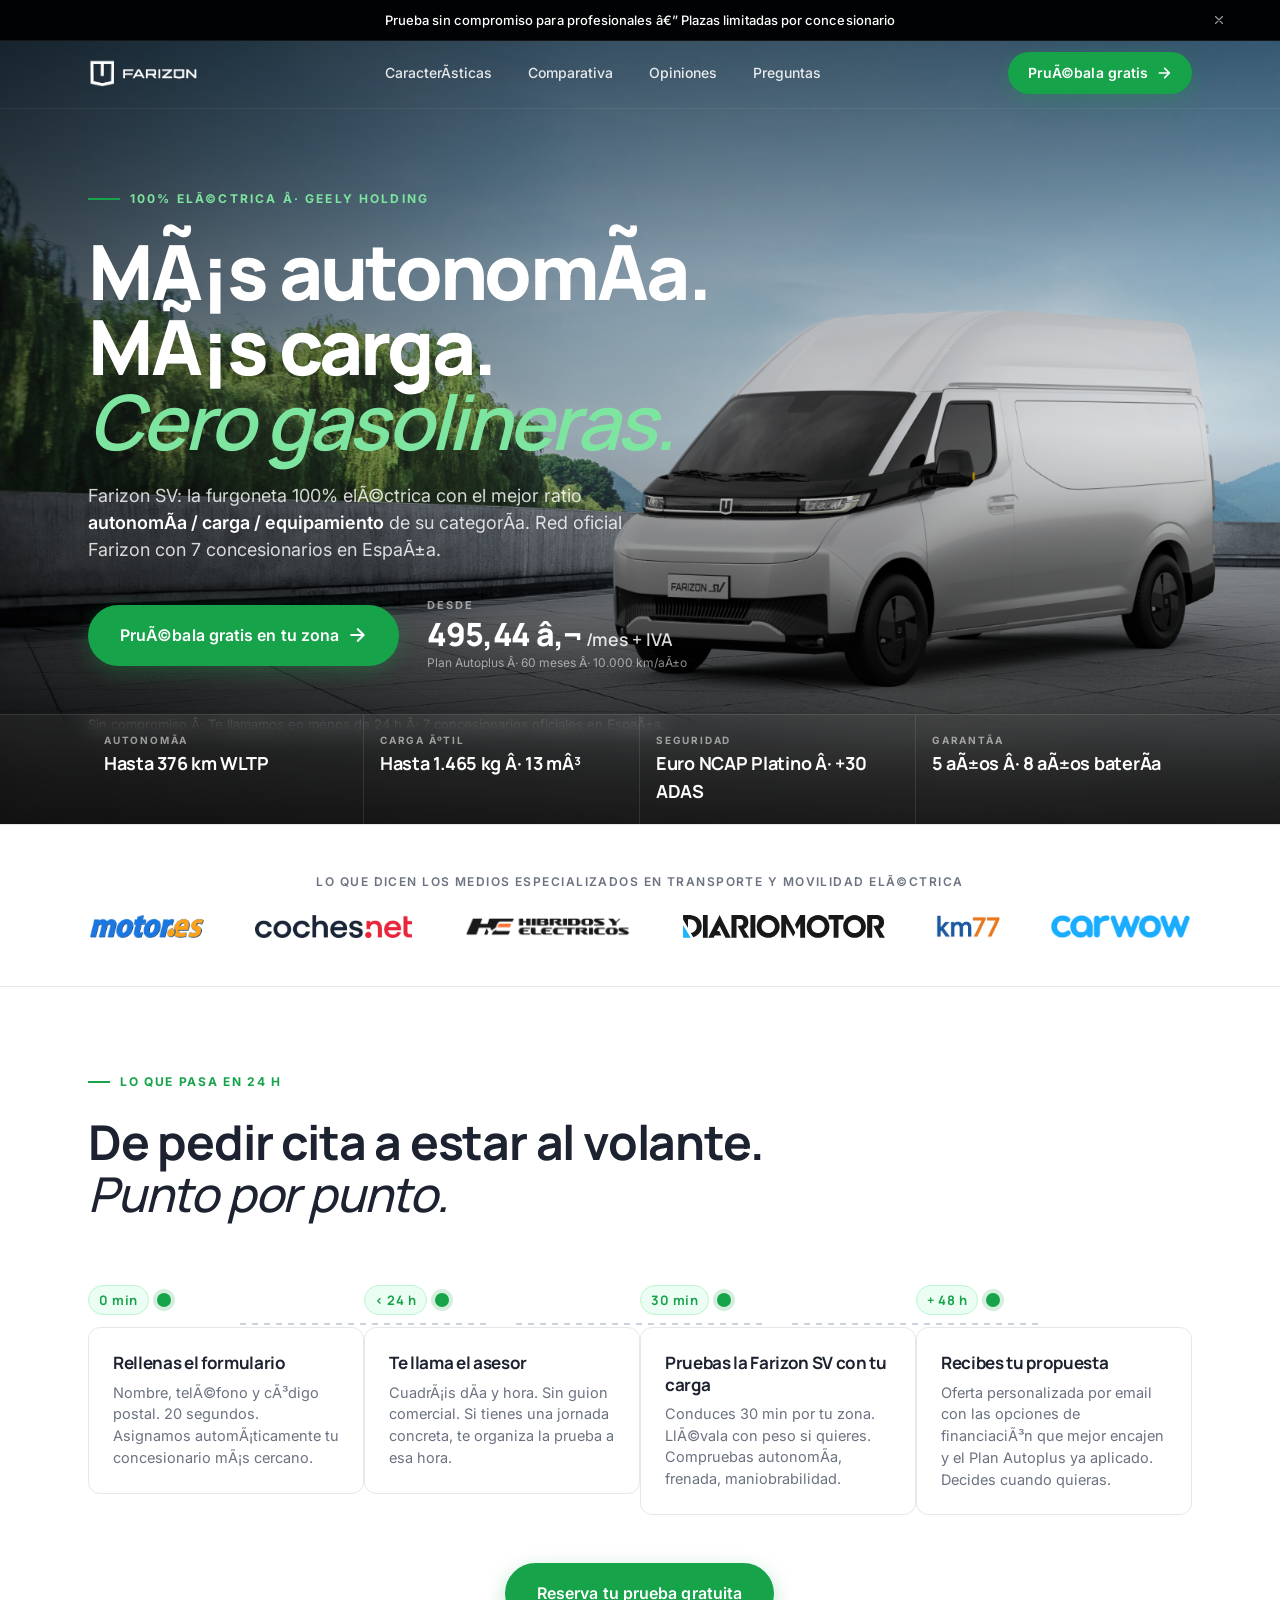
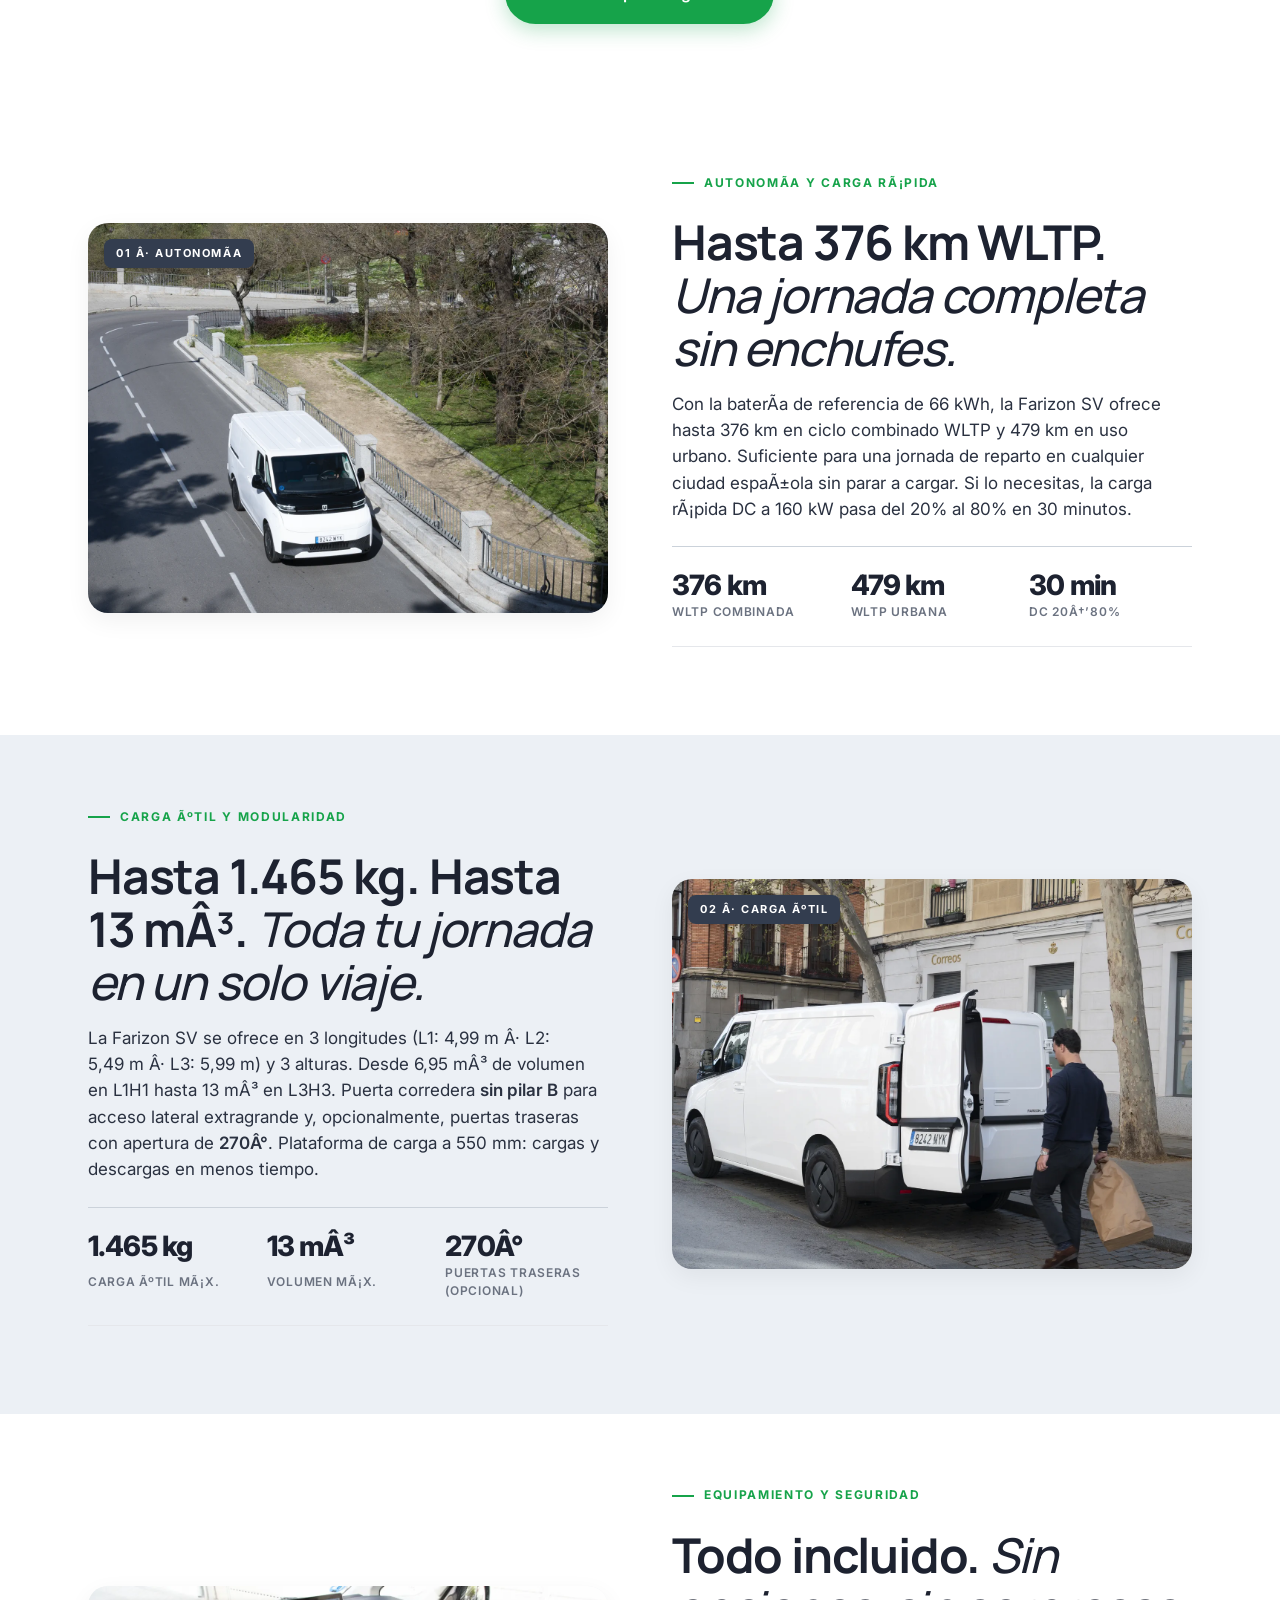
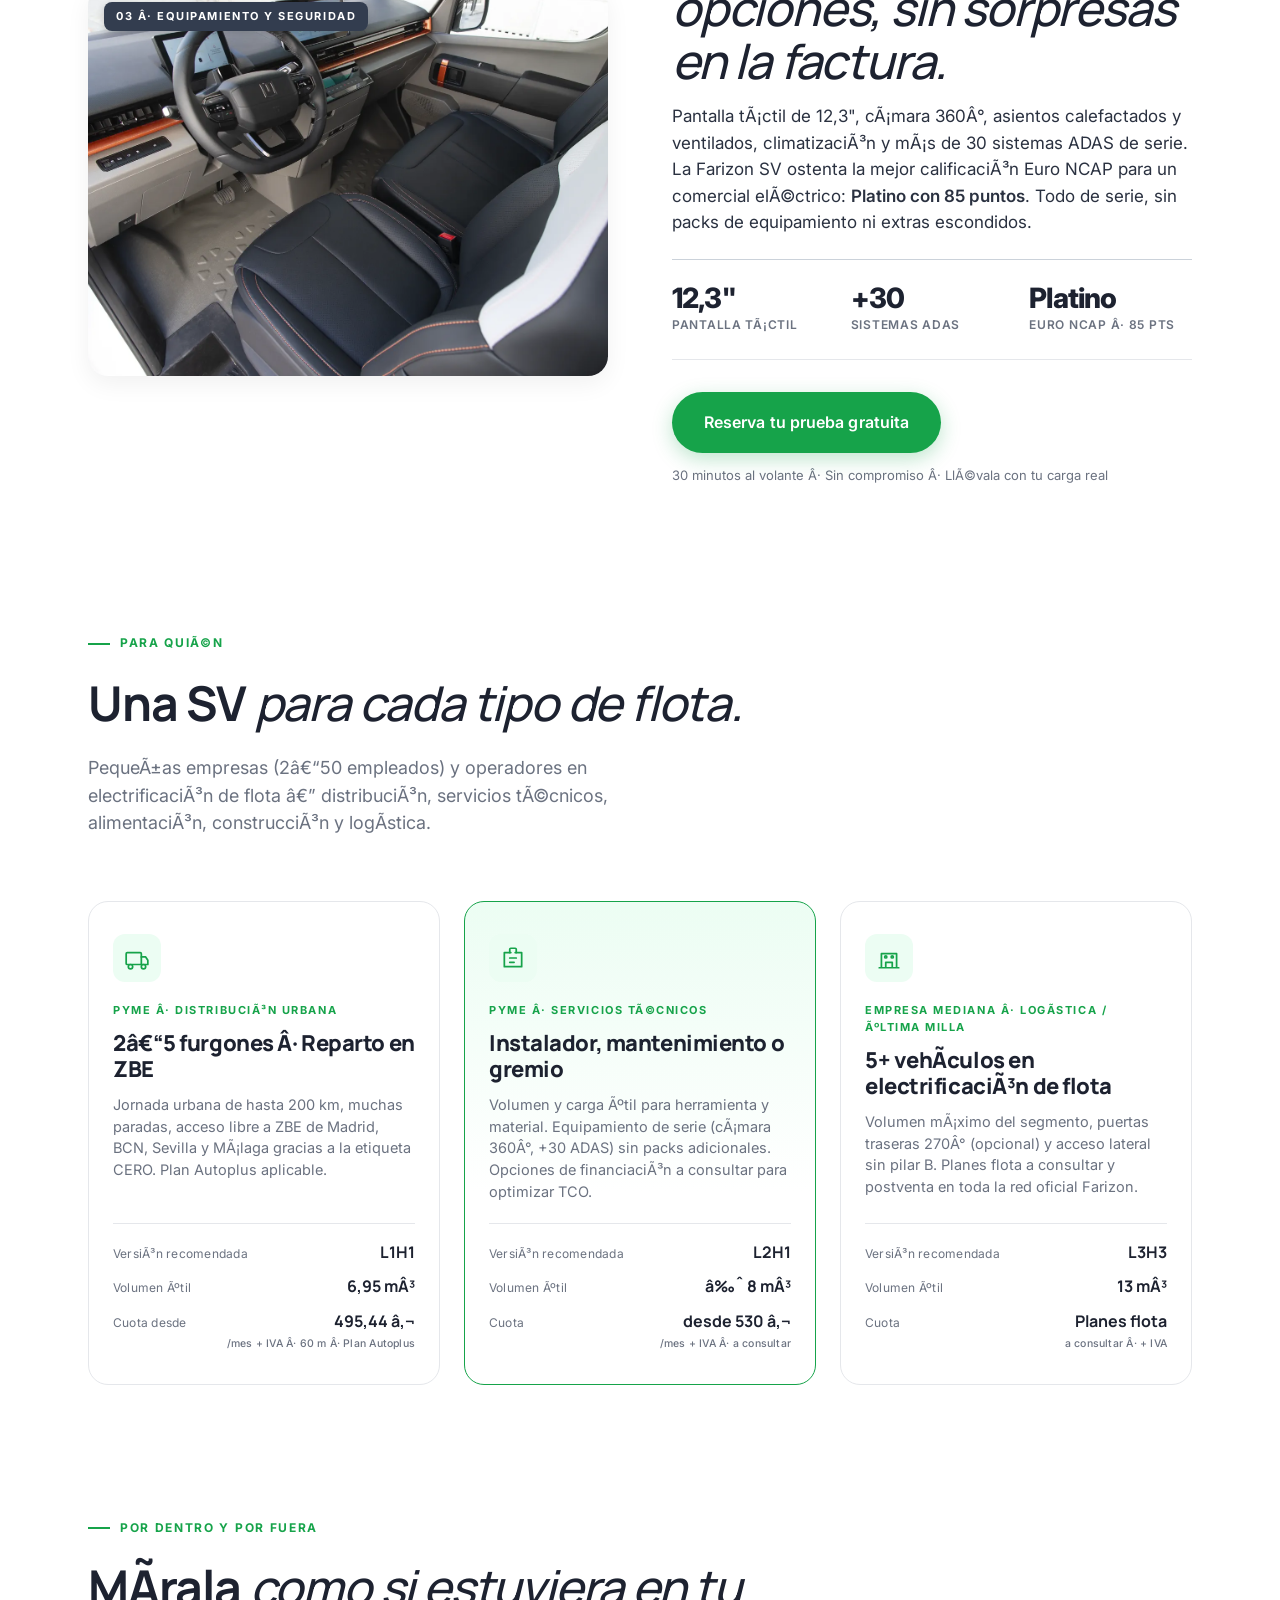
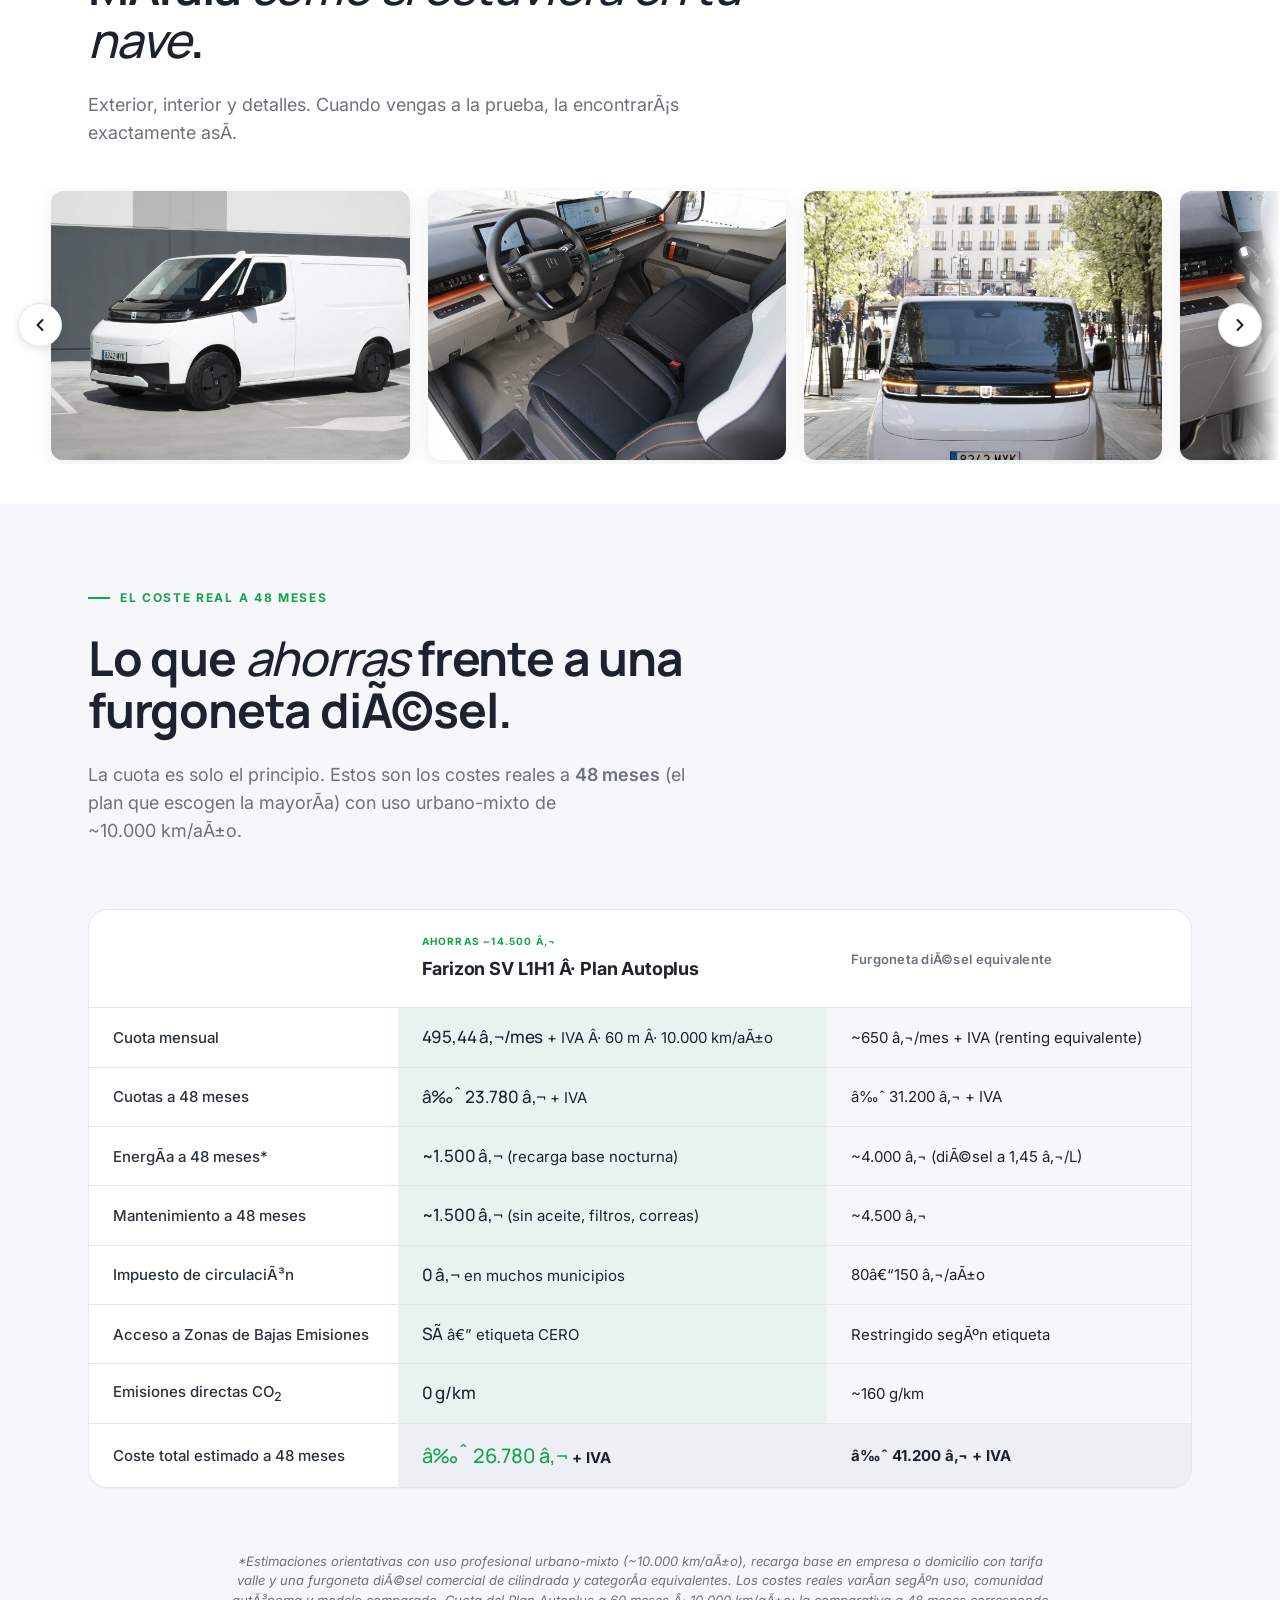
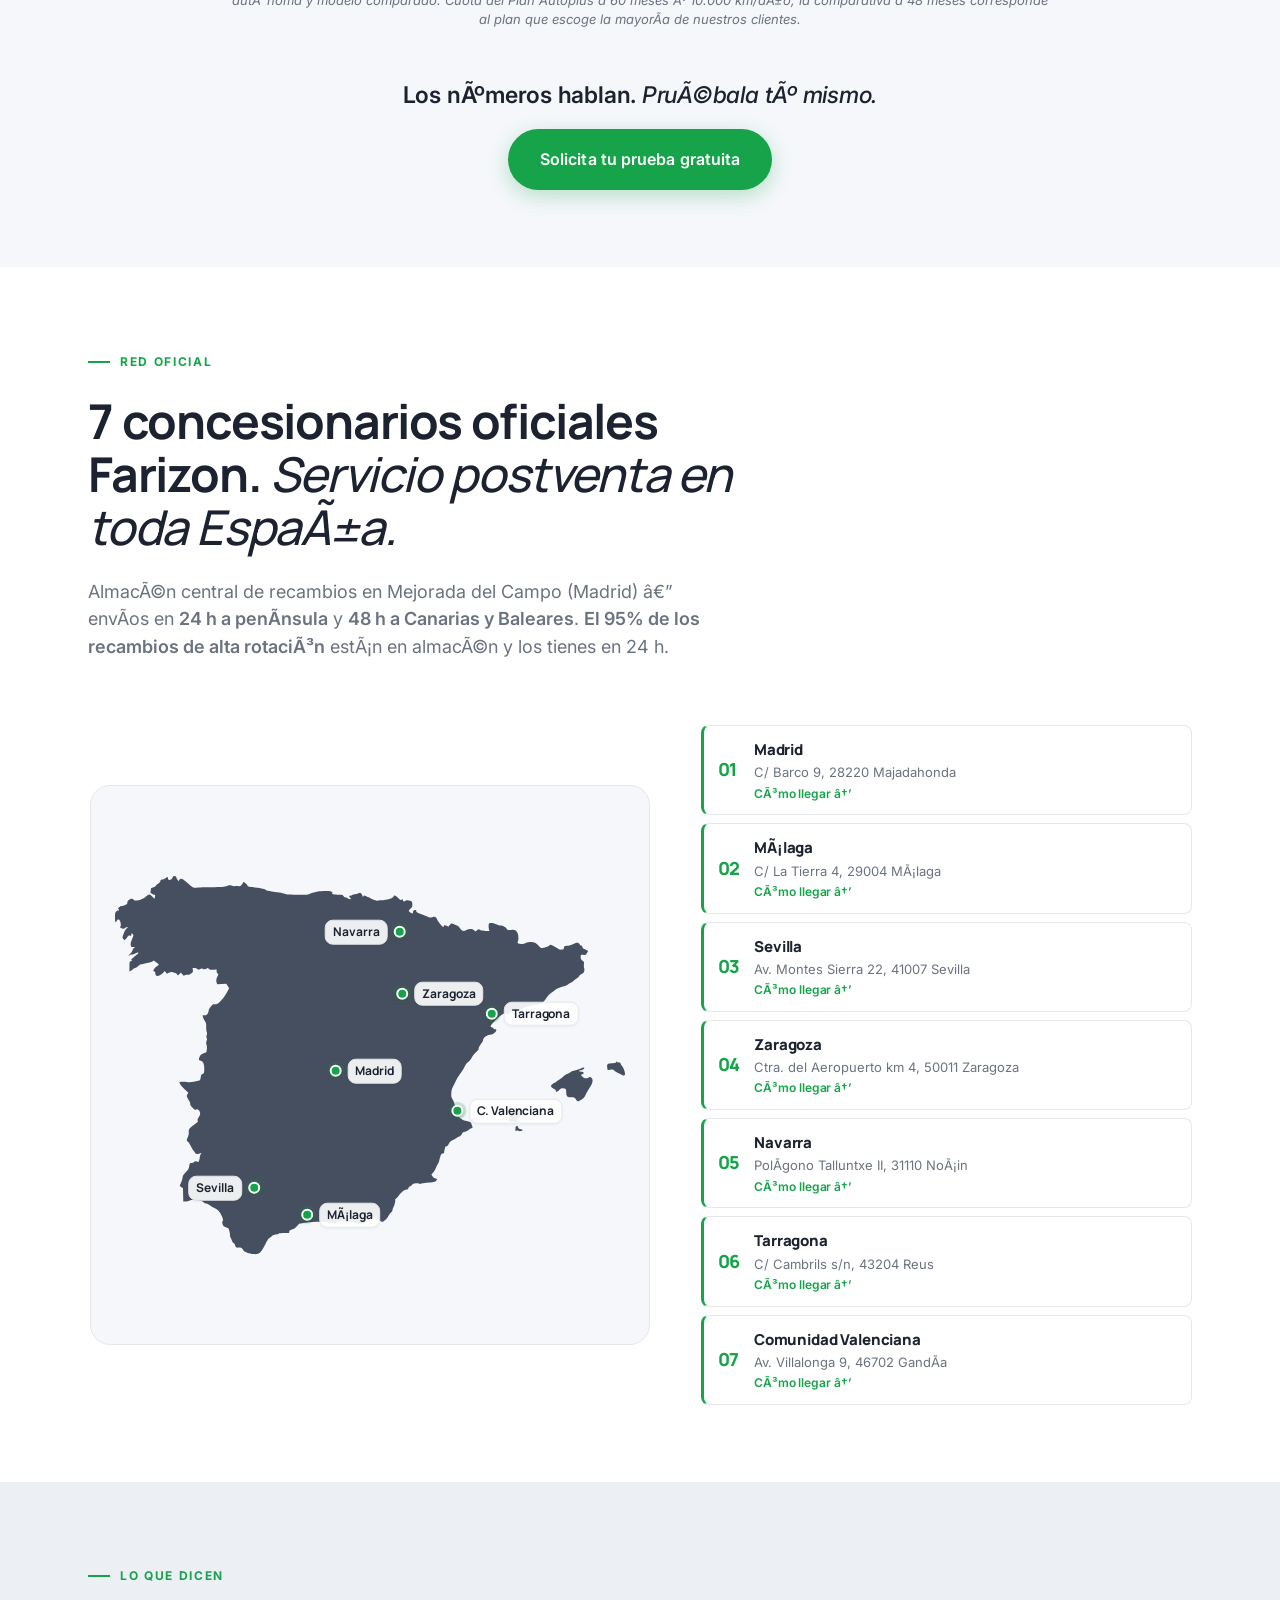
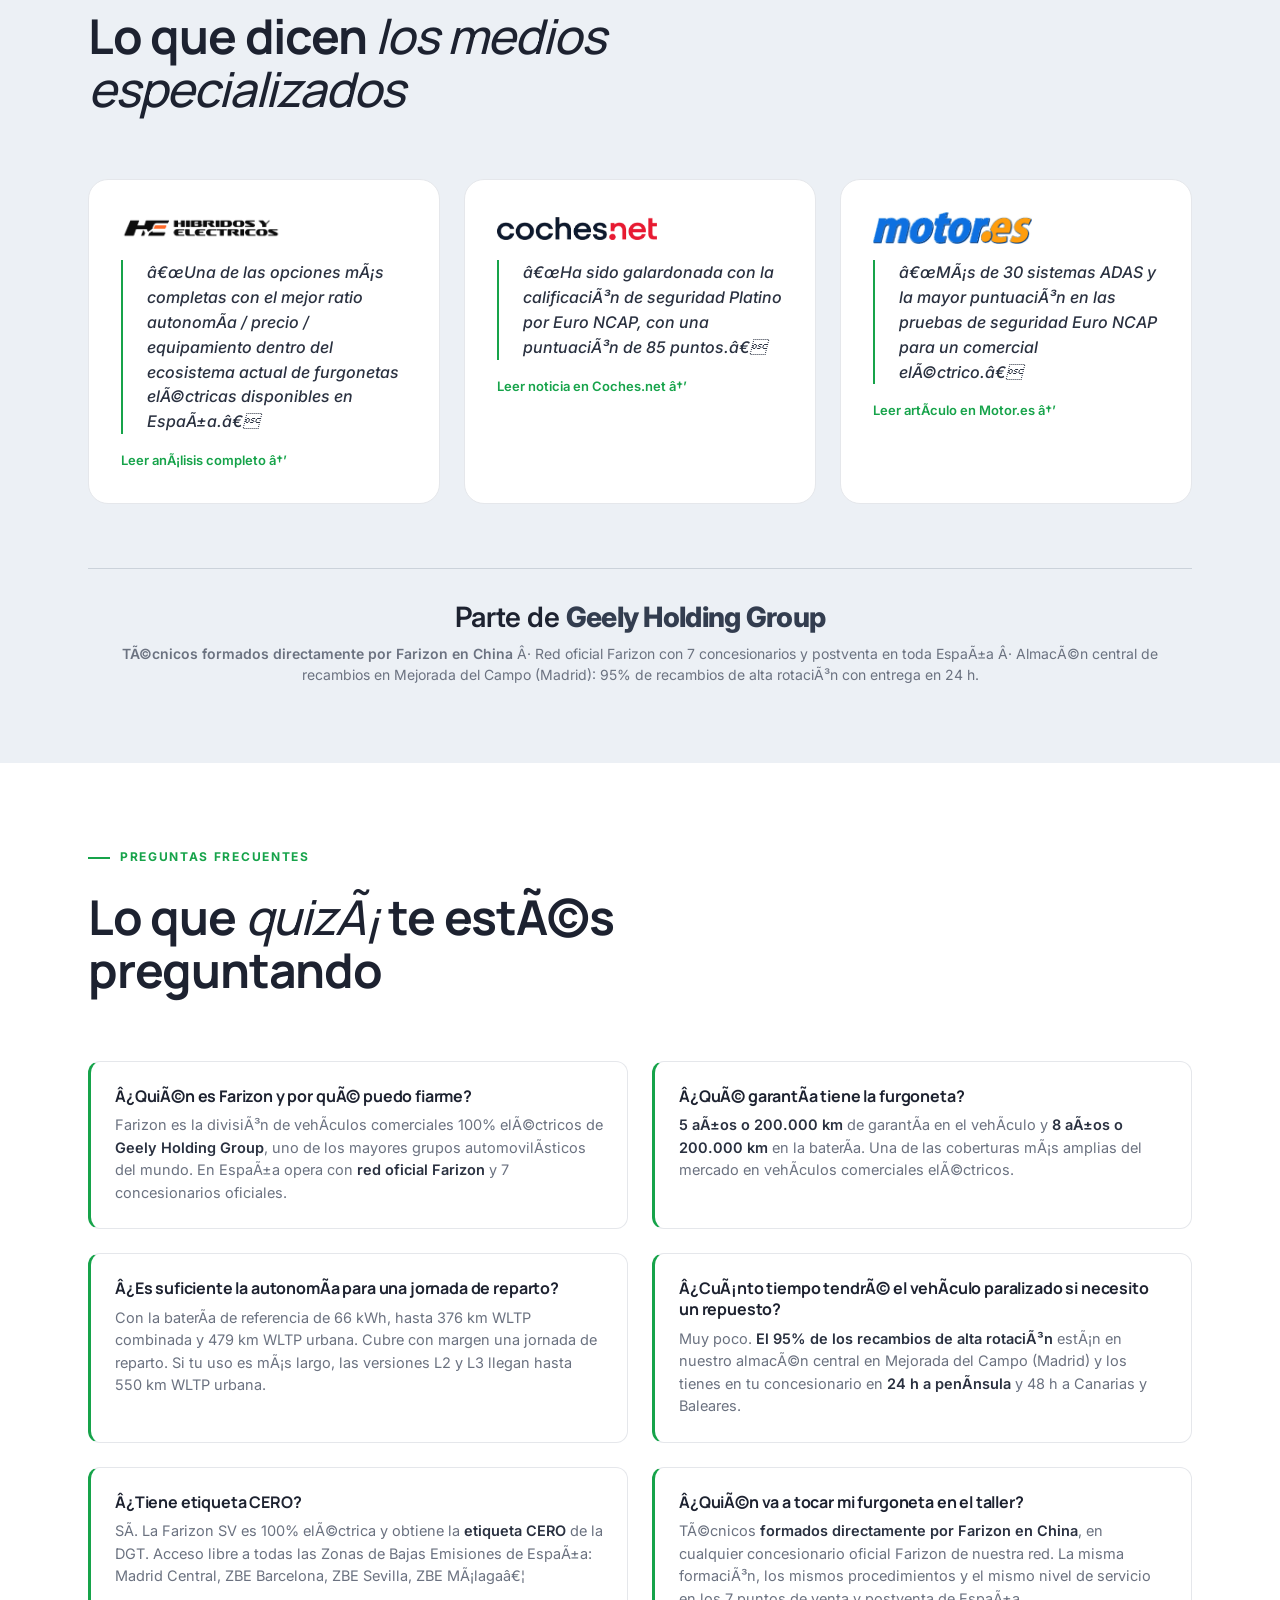
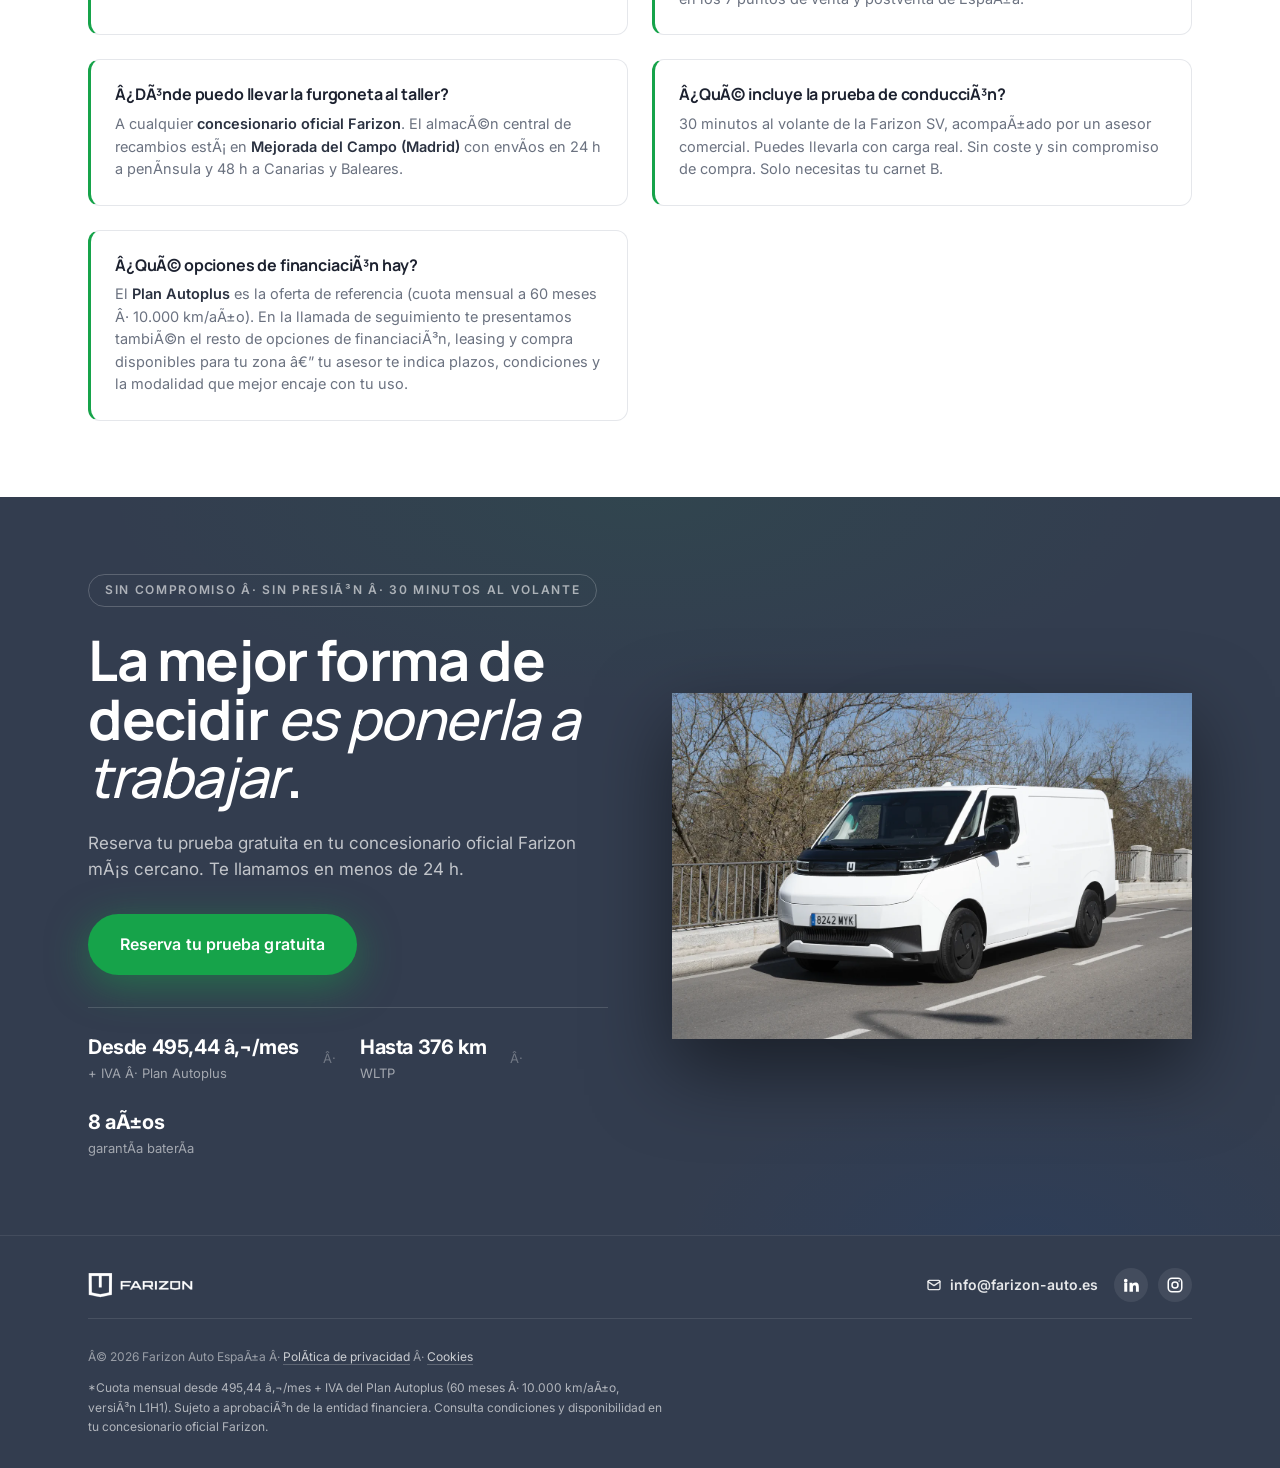
==== index.html @ a97d9abe "Escapar guion en pattern del teléfono: Chrome lo compila con flag v y rechazaba la regex" ====
<!DOCTYPE html>
<html lang="es">
<head>
  <!-- Google tag (gtag.js) -->
  <script async src="https://www.googletagmanager.com/gtag/js?id=AW-18179226818"></script>
  <script>
    window.dataLayer = window.dataLayer || [];
    function gtag(){dataLayer.push(arguments);}
    gtag('js', new Date());
    gtag('config', 'AW-18179226818');
  </script>

  <!-- Meta Pixel Code -->
  <script>
    !function(f,b,e,v,n,t,s)
    {if(f.fbq)return;n=f.fbq=function(){n.callMethod?
    n.callMethod.apply(n,arguments):n.queue.push(arguments)};
    if(!f._fbq)f._fbq=n;n.push=n;n.loaded=!0;n.version='2.0';
    n.queue=[];t=b.createElement(e);t.async=!0;
    t.src=v;s=b.getElementsByTagName(e)[0];
    s.parentNode.insertBefore(t,s)}(window,document,'script',
    'https://connect.facebook.net/en_US/fbevents.js');
    fbq('init', '1890138735028608');
    fbq('track', 'PageView');
  </script>
  <noscript><img height="1" width="1" style="display:none"
    src="https://www.facebook.com/tr?id=1890138735028608&ev=PageView&noscript=1"/></noscript>
  <!-- End Meta Pixel Code -->

  <meta charset="UTF-8">
  <meta name="viewport" content="width=device-width, initial-scale=1.0">
  <meta name="robots" content="noindex,nofollow">
  <title>Farizon SV · Furgoneta 100% eléctrica desde 495,44 €/mes + IVA</title>
  <meta name="description" content="Farizon SV 100% eléctrica. Hasta 376 km de autonomía WLTP, hasta 1.465 kg de carga útil, 8 años de garantía en batería, desde 495,44 €/mes + IVA con Plan Autoplus. Prueba de conducción gratis en tu concesionario oficial Farizon.">

  <link rel="preconnect" href="https://fonts.googleapis.com">
  <link rel="preconnect" href="https://fonts.gstatic.com" crossorigin>
  <link rel="preload" as="image" href="assets/hero.webp">
  <link href="https://fonts.googleapis.com/css2?family=Inter:wght@400;500;600;700;800&family=Manrope:wght@500;600;700;800&display=swap" rel="stylesheet">
  <link rel="stylesheet" href="styles.css">
</head>
<body>
  <!-- 0. TOP BAR -->
  <div class="topbar" id="topbar">
    <p class="topbar__text">
      <span class="topbar__full">Prueba sin compromiso para profesionales — Plazas limitadas por concesionario</span>
      <span class="topbar__short">Prueba para profesionales — Plazas limitadas</span>
    </p>
    <button class="topbar__close" aria-label="Cerrar aviso" data-close-topbar>
      <svg width="14" height="14" viewBox="0 0 24 24" fill="none" stroke="currentColor" stroke-width="2" stroke-linecap="round" stroke-linejoin="round"><path d="M18 6 6 18M6 6l12 12"/></svg>
    </button>
  </div>

  <!-- 1. HEADER -->
  <header class="site-header">
    <div class="container site-header__inner">
      <a href="#" class="site-header__logo" aria-label="Farizon">
        <img src="assets/farizon-logo-black.webp" alt="Farizon" width="120" height="32">
      </a>
      <nav class="site-header__nav" aria-label="Navegación principal">
        <a href="#caracteristicas">Características</a>
        <a href="#comparativa">Comparativa</a>
        <a href="#opiniones">Opiniones</a>
        <a href="#faq">Preguntas</a>
      </nav>
      <button class="btn btn--primary btn--sm site-header__cta" data-open-modal>
        Pruébala gratis
        <svg width="16" height="16" viewBox="0 0 24 24" fill="none" stroke="currentColor" stroke-width="2.5" stroke-linecap="round" stroke-linejoin="round"><path d="M5 12h14M13 5l7 7-7 7"/></svg>
      </button>
    </div>
  </header>

  <main>

    <!-- 2. HERO — cinematic full-bleed -->
    <section class="hero">
      <img src="assets/hero.webp" alt="" class="hero__photo" fetchpriority="high" aria-hidden="true">
      <div class="hero__overlay" aria-hidden="true"></div>

      <div class="hero__inner">
        <div class="hero__copy">
          <p class="hero__kicker">100% eléctrica · Geely Holding</p>
          <h1 class="hero__h1">
            Más autonomía.<br>
            Más carga.<br>
            <em>Cero gasolineras.</em>
          </h1>
          <p class="hero__sub">
            Farizon SV: la furgoneta 100% eléctrica con el mejor ratio <strong>autonomía / carga / equipamiento</strong> de su categoría. Red oficial Farizon con 7 concesionarios en España.
          </p>
          <div class="hero__cta-row">
            <button class="btn btn--primary btn--lg" data-open-modal>
              Pruébala gratis en tu zona
              <svg width="20" height="20" viewBox="0 0 24 24" fill="none" stroke="currentColor" stroke-width="2.5" stroke-linecap="round" stroke-linejoin="round"><path d="M5 12h14M13 5l7 7-7 7"/></svg>
            </button>
            <div class="hero__price-block">
              <div class="hero__price-label">Desde</div>
              <div class="hero__price-value">495,44&nbsp;€<span class="hero__price-unit">/mes&nbsp;+&nbsp;IVA</span></div>
              <div class="hero__price-note">Plan Autoplus · 60 meses · 10.000 km/año</div>
            </div>
            <p class="hero__cta-note">Sin compromiso · Te llamamos en menos de 24 h · 7 concesionarios oficiales en España.</p>
          </div>
        </div>
      </div>

      <div class="hero__ticker" aria-label="Datos destacados">
        <div class="hero__ticker-inner">
          <div class="hero__ticker-cell">
            <span class="hero__ticker-label">Autonomía</span>
            <span class="hero__ticker-value">Hasta 376 km WLTP</span>
          </div>
          <div class="hero__ticker-cell">
            <span class="hero__ticker-label">Carga útil</span>
            <span class="hero__ticker-value">Hasta 1.465 kg · 13 m³</span>
          </div>
          <div class="hero__ticker-cell">
            <span class="hero__ticker-label">Seguridad</span>
            <span class="hero__ticker-value">Euro NCAP Platino · +30 ADAS</span>
          </div>
          <div class="hero__ticker-cell">
            <span class="hero__ticker-label">Garantía</span>
            <span class="hero__ticker-value">5 años · 8 años batería</span>
          </div>
        </div>
      </div>
    </section>

    <!-- 3. TRUST BAR -->
    <section class="trust-bar">
      <div class="container">
        <p class="trust-bar__label">Lo que dicen los medios especializados en transporte y movilidad eléctrica</p>
        <div class="trust-bar__logos">
          <span class="press-logo press-logo--big"><img src="assets/press/motor.png" alt="Motor.es"></span>
          <span class="press-logo press-logo--big"><img src="assets/press/cochesnet.png" alt="Coches.net"></span>
          <span class="press-logo press-logo--big"><img src="assets/press/hibridosyelectricos.png" alt="Híbridos y Eléctricos"></span>
          <span class="press-logo press-logo--big"><img src="assets/press/diariomotor.svg" alt="Diariomotor"></span>
          <span class="press-logo press-logo--big"><img src="assets/press/km77.png" alt="Km77"></span>
          <span class="press-logo press-logo--big"><img src="assets/press/carwow.png" alt="Carwow"></span>
        </div>
      </div>
    </section>

    <!-- 4. PROCESS — timeline horizontal "subway map" -->
    <section id="proceso" class="process">
      <div class="container">
        <header class="section-head">
          <p class="eyebrow">Lo que pasa en 24 h</p>
          <h2 class="section-title">De pedir cita a estar al volante. <em>Punto por punto.</em></h2>
        </header>

        <ol class="timeline" aria-label="Pasos hasta la prueba de conducción">
          <li class="timeline__step">
            <div class="timeline__marker" aria-hidden="true">
              <span class="timeline__time">0&nbsp;min</span>
              <span class="timeline__dot"></span>
            </div>
            <div class="timeline__card">
              <h3 class="timeline__title">Rellenas el formulario</h3>
              <p class="timeline__text">Nombre, teléfono y código postal. 20&nbsp;segundos. Asignamos automáticamente tu concesionario más cercano.</p>
            </div>
          </li>
          <li class="timeline__step">
            <div class="timeline__marker" aria-hidden="true">
              <span class="timeline__time">&lt; 24 h</span>
              <span class="timeline__dot"></span>
            </div>
            <div class="timeline__card">
              <h3 class="timeline__title">Te llama el asesor</h3>
              <p class="timeline__text">Cuadráis día y hora. Sin guion comercial. Si tienes una jornada concreta, te organiza la prueba a esa hora.</p>
            </div>
          </li>
          <li class="timeline__step">
            <div class="timeline__marker" aria-hidden="true">
              <span class="timeline__time">30 min</span>
              <span class="timeline__dot"></span>
            </div>
            <div class="timeline__card">
              <h3 class="timeline__title">Pruebas la Farizon SV con tu carga</h3>
              <p class="timeline__text">Conduces 30&nbsp;min por tu zona. Llévala con peso si quieres. Compruebas autonomía, frenada, maniobrabilidad.</p>
            </div>
          </li>
          <li class="timeline__step">
            <div class="timeline__marker" aria-hidden="true">
              <span class="timeline__time">+ 48 h</span>
              <span class="timeline__dot"></span>
            </div>
            <div class="timeline__card">
              <h3 class="timeline__title">Recibes tu propuesta</h3>
              <p class="timeline__text">Oferta personalizada por email con las opciones de financiación que mejor encajen y el Plan Autoplus ya aplicado. Decides cuando quieras.</p>
            </div>
          </li>
        </ol>

        <div class="process__cta">
          <button class="btn btn--primary btn--lg" data-open-modal>Reserva tu prueba gratuita</button>
        </div>
      </div>
    </section>

    <!-- 5. CHARACTERISTICS — 3 separate sections -->

    <!-- 5a. Autonomía -->
    <section id="caracteristicas" class="feature-block">
      <div class="container feature-block__grid">
        <div class="feature-block__media">
          <img src="assets/shoot-autonomia.webp" alt="Farizon SV rodando por carretera urbana - jornada de reparto" loading="lazy" width="1400" height="2104">
          <span class="feature-block__badge">01 · Autonomía</span>
        </div>
        <div class="feature-block__copy">
          <p class="eyebrow">Autonomía y carga rápida</p>
          <h2 class="section-title">Hasta 376&nbsp;km WLTP. <em>Una jornada completa sin enchufes.</em></h2>
          <p class="feature-block__lead">Con la batería de referencia de 66&nbsp;kWh, la Farizon SV ofrece hasta 376&nbsp;km en ciclo combinado WLTP y 479&nbsp;km en uso urbano. Suficiente para una jornada de reparto en cualquier ciudad española sin parar a cargar. Si lo necesitas, la carga rápida DC a 160&nbsp;kW pasa del 20% al 80% en 30&nbsp;minutos.</p>

          <dl class="feature-stats-row">
            <div class="feature-stat">
              <dt>376&nbsp;km</dt>
              <dd>WLTP combinada</dd>
            </div>
            <div class="feature-stat">
              <dt>479&nbsp;km</dt>
              <dd>WLTP urbana</dd>
            </div>
            <div class="feature-stat">
              <dt>30&nbsp;min</dt>
              <dd>DC 20→80%</dd>
            </div>
          </dl>

        </div>
      </div>
    </section>

    <!-- 5b. Carga útil y modularidad -->
    <section class="feature-block feature-block--reverse feature-block--soft">
      <div class="container feature-block__grid">
        <div class="feature-block__media">
          <img src="assets/shoot-carga.webp" alt="Reparto en la Farizon SV con la puerta trasera abierta y carga en mano" loading="lazy" width="1400" height="2104">
          <span class="feature-block__badge">02 · Carga útil</span>
        </div>
        <div class="feature-block__copy">
          <p class="eyebrow">Carga útil y modularidad</p>
          <h2 class="section-title">Hasta 1.465&nbsp;kg. Hasta 13&nbsp;m³. <em>Toda tu jornada en un solo viaje.</em></h2>
          <p class="feature-block__lead">La Farizon SV se ofrece en 3 longitudes (L1: 4,99&nbsp;m · L2: 5,49&nbsp;m · L3: 5,99&nbsp;m) y 3 alturas. Desde 6,95&nbsp;m³ de volumen en L1H1 hasta 13&nbsp;m³ en L3H3. Puerta corredera <strong>sin pilar B</strong> para acceso lateral extragrande y, opcionalmente, puertas traseras con apertura de <strong>270°</strong>. Plataforma de carga a 550&nbsp;mm: cargas y descargas en menos tiempo.</p>

          <dl class="feature-stats-row">
            <div class="feature-stat">
              <dt>1.465&nbsp;kg</dt>
              <dd>carga útil máx.</dd>
            </div>
            <div class="feature-stat">
              <dt>13&nbsp;m³</dt>
              <dd>volumen máx.</dd>
            </div>
            <div class="feature-stat">
              <dt>270°</dt>
              <dd>puertas traseras (opcional)</dd>
            </div>
          </dl>

        </div>
      </div>
    </section>

    <!-- 5c. Equipamiento y seguridad -->
    <section class="feature-block">
      <div class="container feature-block__grid">
        <div class="feature-block__media">
          <img src="assets/gal-2-interior-cockpit.webp" alt="Interior de la Farizon SV: volante, pantalla táctil de 12,3 pulgadas y asientos" loading="lazy" width="1400" height="931">
          <span class="feature-block__badge">03 · Equipamiento y seguridad</span>
        </div>
        <div class="feature-block__copy">
          <p class="eyebrow">Equipamiento y seguridad</p>
          <h2 class="section-title">Todo incluido. <em>Sin opciones, sin sorpresas en la factura.</em></h2>
          <p class="feature-block__lead">Pantalla táctil de 12,3", cámara 360°, asientos calefactados y ventilados, climatización y más de 30 sistemas ADAS de serie. La Farizon SV ostenta la mejor calificación Euro&nbsp;NCAP para un comercial eléctrico: <strong>Platino con 85 puntos</strong>. Todo de serie, sin packs de equipamiento ni extras escondidos.</p>

          <dl class="feature-stats-row">
            <div class="feature-stat">
              <dt>12,3"</dt>
              <dd>pantalla táctil</dd>
            </div>
            <div class="feature-stat">
              <dt>+30</dt>
              <dd>sistemas ADAS</dd>
            </div>
            <div class="feature-stat">
              <dt>Platino</dt>
              <dd>Euro NCAP · 85 pts</dd>
            </div>
          </dl>


          <div class="feature-block__cta">
            <button class="btn btn--primary btn--lg" data-open-modal>Reserva tu prueba gratuita</button>
            <p class="feature-block__cta-note">30 minutos al volante · Sin compromiso · Llévala con tu carga real</p>
          </div>
        </div>
      </div>
    </section>

    <!-- 5d. PARA QUIÉN — perfiles B2B (pymes y empresas medianas) -->
    <section id="para-quien" class="personas">
      <div class="container">
        <header class="section-head">
          <p class="eyebrow">Para quién</p>
          <h2 class="section-title">Una SV <em>para cada tipo de flota.</em></h2>
          <p class="section-sub">Pequeñas empresas (2–50 empleados) y operadores en electrificación de flota — distribución, servicios técnicos, alimentación, construcción y logística.</p>
        </header>

        <div class="personas-grid">
          <article class="persona-card">
            <div class="persona-card__icon" aria-hidden="true">
              <svg viewBox="0 0 24 24" fill="none" stroke="currentColor" stroke-width="1.6" stroke-linecap="round" stroke-linejoin="round"><rect x="2" y="7" width="14" height="11" rx="1"/><path d="M16 11h4l2 3v4h-6"/><circle cx="6" cy="20" r="2"/><circle cx="18" cy="20" r="2"/></svg>
            </div>
            <p class="persona-card__role">Pyme · Distribución urbana</p>
            <h3 class="persona-card__title">2–5 furgones · Reparto en ZBE</h3>
            <p class="persona-card__text">Jornada urbana de hasta 200 km, muchas paradas, acceso libre a ZBE de Madrid, BCN, Sevilla y Málaga gracias a la etiqueta CERO. Plan Autoplus aplicable.</p>
            <dl class="persona-card__specs">
              <div><dt>Versión recomendada</dt><dd>L1H1</dd></div>
              <div><dt>Volumen útil</dt><dd>6,95 m³</dd></div>
              <div><dt>Cuota desde</dt><dd>495,44&nbsp;€<span class="persona-card__hint">/mes + IVA · 60 m · Plan Autoplus</span></dd></div>
            </dl>
          </article>

          <article class="persona-card persona-card--featured">
            <div class="persona-card__icon" aria-hidden="true">
              <svg viewBox="0 0 24 24" fill="none" stroke="currentColor" stroke-width="1.6" stroke-linecap="round" stroke-linejoin="round"><path d="M14 7h6v13H4V7h6"/><path d="M9 7V4a1 1 0 0 1 1-1h4a1 1 0 0 1 1 1v3"/><path d="M9 12h6M9 16h4"/></svg>
            </div>
            <p class="persona-card__role">Pyme · Servicios técnicos</p>
            <h3 class="persona-card__title">Instalador, mantenimiento o gremio</h3>
            <p class="persona-card__text">Volumen y carga útil para herramienta y material. Equipamiento de serie (cámara 360°, +30 ADAS) sin packs adicionales. Opciones de financiación a consultar para optimizar TCO.</p>
            <dl class="persona-card__specs">
              <div><dt>Versión recomendada</dt><dd>L2H1</dd></div>
              <div><dt>Volumen útil</dt><dd>≈ 8 m³</dd></div>
              <div><dt>Cuota</dt><dd>desde&nbsp;530&nbsp;€<span class="persona-card__hint">/mes + IVA · a consultar</span></dd></div>
            </dl>
          </article>

          <article class="persona-card">
            <div class="persona-card__icon" aria-hidden="true">
              <svg viewBox="0 0 24 24" fill="none" stroke="currentColor" stroke-width="1.6" stroke-linecap="round" stroke-linejoin="round"><path d="M3 21h18M5 21V8h14v13M9 21v-5h6v5"/><circle cx="9" cy="11" r="1"/><circle cx="15" cy="11" r="1"/></svg>
            </div>
            <p class="persona-card__role">Empresa mediana · Logística / última milla</p>
            <h3 class="persona-card__title">5+ vehículos en electrificación de flota</h3>
            <p class="persona-card__text">Volumen máximo del segmento, puertas traseras 270° (opcional) y acceso lateral sin pilar&nbsp;B. Planes flota a consultar y postventa en toda la red oficial Farizon.</p>
            <dl class="persona-card__specs">
              <div><dt>Versión recomendada</dt><dd>L3H3</dd></div>
              <div><dt>Volumen útil</dt><dd>13 m³</dd></div>
              <div><dt>Cuota</dt><dd>Planes flota<span class="persona-card__hint">a consultar · + IVA</span></dd></div>
            </dl>
          </article>
        </div>
      </div>
    </section>

    <!-- 5e. GALERÍA — fotos por dentro y por fuera -->
    <section id="galeria" class="gallery">
      <div class="container">
        <header class="section-head">
          <p class="eyebrow">Por dentro y por fuera</p>
          <h2 class="section-title">Mírala <em>como si estuviera en tu nave</em>.</h2>
          <p class="section-sub">Exterior, interior y detalles. Cuando vengas a la prueba, la encontrarás exactamente así.</p>
        </header>
      </div>

      <div class="gallery__viewport" tabindex="0" aria-label="Galería de fotos">
        <ul class="gallery__track">
          <li class="gallery__slide"><img src="assets/gal-1-frontal-industrial.webp" alt="Farizon SV vista frontal en zona industrial" loading="lazy"></li>
          <li class="gallery__slide"><img src="assets/gal-2-interior-cockpit.webp" alt="Interior de la Farizon SV: salpicadero, volante y pantalla táctil" loading="lazy"></li>
          <li class="gallery__slide"><img src="assets/gal-3-frontal-madrid.webp" alt="Farizon SV aparcada en una calle céntrica de Madrid" loading="lazy"></li>
          <li class="gallery__slide"><img src="assets/gal-4-interior-volante.webp" alt="Volante e instrumentación digital de la Farizon SV" loading="lazy"></li>
          <li class="gallery__slide"><img src="assets/gal-5-frontal-floristeria.webp" alt="Farizon SV haciendo reparto a un comercio urbano" loading="lazy"></li>
          <li class="gallery__slide"><img src="assets/shoot-final.webp" alt="Farizon SV con la cúpula de la Real Basílica de San Francisco el Grande de fondo" loading="lazy"></li>
          <li class="gallery__slide"><img src="assets/gal-7-detalle-faro.webp" alt="Detalle del faro frontal y logotipo Farizon" loading="lazy"></li>
          <li class="gallery__slide"><img src="assets/gal-8-lateral-industrial.webp" alt="Vista lateral de la Farizon SV en entorno industrial" loading="lazy"></li>
        </ul>
        <div class="gallery__edge gallery__edge--left" aria-hidden="true"></div>
        <div class="gallery__edge gallery__edge--right" aria-hidden="true"></div>
        <button class="gallery__nav gallery__nav--prev" type="button" aria-label="Foto anterior" data-gallery-prev>
          <svg width="20" height="20" viewBox="0 0 24 24" fill="none" stroke="currentColor" stroke-width="2.5" stroke-linecap="round" stroke-linejoin="round"><path d="M15 18l-6-6 6-6"/></svg>
        </button>
        <button class="gallery__nav gallery__nav--next" type="button" aria-label="Foto siguiente" data-gallery-next>
          <svg width="20" height="20" viewBox="0 0 24 24" fill="none" stroke="currentColor" stroke-width="2.5" stroke-linecap="round" stroke-linejoin="round"><path d="M9 6l6 6-6 6"/></svg>
        </button>
      </div>
    </section>

    <!-- 6. COMPARISON — SV vs furgoneta diésel (TCO 48 meses, Plan Autoplus) -->
    <section id="comparativa" class="comparison">
      <div class="container">
        <header class="section-head">
          <p class="eyebrow">El coste real a 48 meses</p>
          <h2 class="section-title">Lo que <em>ahorras</em> frente a una furgoneta diésel.</h2>
          <p class="section-sub">La cuota es solo el principio. Estos son los costes reales a <strong>48 meses</strong> (el plan que escogen la mayoría) con uso urbano-mixto de ~10.000&nbsp;km/año.</p>
        </header>

        <div class="compare-table-wrap">
          <table class="compare-table">
            <thead>
              <tr>
                <th scope="col"></th>
                <th scope="col" class="compare-table__winner">
                  <span class="winner-badge">Ahorras ~14.500 €</span>
                  Farizon SV L1H1 · Plan Autoplus
                </th>
                <th scope="col">Furgoneta diésel equivalente</th>
              </tr>
            </thead>
            <tbody>
              <tr>
                <th scope="row">Cuota mensual</th>
                <td class="compare-table__winner"><strong>495,44&nbsp;€/mes</strong> + IVA · 60 m · 10.000 km/año</td>
                <td>~650&nbsp;€/mes + IVA (renting equivalente)</td>
              </tr>
              <tr>
                <th scope="row">Cuotas a 48 meses</th>
                <td class="compare-table__winner"><strong>≈ 23.780&nbsp;€</strong> + IVA</td>
                <td>≈ 31.200&nbsp;€ + IVA</td>
              </tr>
              <tr>
                <th scope="row">Energía a 48 meses*</th>
                <td class="compare-table__winner"><strong>~1.500&nbsp;€</strong> (recarga base nocturna)</td>
                <td>~4.000&nbsp;€ (diésel a 1,45&nbsp;€/L)</td>
              </tr>
              <tr>
                <th scope="row">Mantenimiento a 48 meses</th>
                <td class="compare-table__winner"><strong>~1.500&nbsp;€</strong> (sin aceite, filtros, correas)</td>
                <td>~4.500&nbsp;€</td>
              </tr>
              <tr>
                <th scope="row">Impuesto de circulación</th>
                <td class="compare-table__winner"><strong>0&nbsp;€</strong> en muchos municipios</td>
                <td>80–150&nbsp;€/año</td>
              </tr>
              <tr>
                <th scope="row">Acceso a Zonas de Bajas Emisiones</th>
                <td class="compare-table__winner"><strong>Sí</strong> — etiqueta CERO</td>
                <td>Restringido según etiqueta</td>
              </tr>
              <tr>
                <th scope="row">Emisiones directas CO<sub>2</sub></th>
                <td class="compare-table__winner"><strong>0&nbsp;g/km</strong></td>
                <td>~160&nbsp;g/km</td>
              </tr>
              <tr class="compare-table__total">
                <th scope="row">Coste total estimado a 48 meses</th>
                <td class="compare-table__winner"><strong>≈ 26.780&nbsp;€</strong> + IVA</td>
                <td>≈ 41.200&nbsp;€ + IVA</td>
              </tr>
            </tbody>
          </table>
        </div>

        <p class="compare-footnote">*Estimaciones orientativas con uso profesional urbano-mixto (~10.000&nbsp;km/año), recarga base en empresa o domicilio con tarifa valle y una furgoneta diésel comercial de cilindrada y categoría equivalentes. Los costes reales varían según uso, comunidad autónoma y modelo comparado. Cuota del Plan Autoplus a 60 meses · 10.000 km/año; la comparativa a 48 meses corresponde al plan que escoge la mayoría de nuestros clientes.</p>

        <div class="comparison__cta">
          <p>Los números hablan. <em>Pruébala tú mismo.</em></p>
          <button class="btn btn--primary btn--lg" data-open-modal>Solicita tu prueba gratuita</button>
        </div>
      </div>
    </section>

    <!-- 6b. MAPA DE COBERTURA -->
    <section id="cobertura" class="coverage">
      <div class="container">
        <header class="section-head">
          <p class="eyebrow">Red oficial</p>
          <h2 class="section-title">7 concesionarios oficiales Farizon. <em>Servicio postventa en toda España.</em></h2>
          <p class="section-sub">Almacén central de recambios en Mejorada del Campo (Madrid) — envíos en <strong>24 h a península</strong> y <strong>48 h a Canarias y Baleares</strong>. <strong>El 95% de los recambios de alta rotación</strong> están en almacén y los tienes en 24&nbsp;h.</p>
        </header>

        <div class="coverage__layout">
          <div class="coverage__map">
           <div class="coverage__map-canvas">
            <img src="assets/spain.svg" alt="Mapa de España con la red de concesionarios Farizon" class="coverage__map-img">
            <!-- Pins: posicionados en % del canvas interno (mismas dimensiones que el SVG).
                 Coordenadas calculadas por proyección lon/lat → bbox del path SVG.
                 Clic abre Google Maps con la dirección del concesionario. -->
            <button class="coverage__pin" type="button" style="left: 49.1%; top: 51.2%" data-pos="right"
                    data-city="Madrid" data-name="Concesionario oficial Farizon Madrid"
                    data-addr="C/ Barco 9, 28220 Majadahonda"
                    data-gmaps="https://www.google.com/maps/dir/?api=1&destination=C%2F+Barco+9%2C+28220+Majadahonda%2C+Madrid"
                    aria-label="Madrid · Concesionario oficial Farizon · Cómo llegar">
              <span class="coverage__pin-dot"></span><span class="coverage__pin-label">Madrid</span>
            </button>
            <button class="coverage__pin" type="button" style="left: 21.3%; top: 74.1%" data-pos="left"
                    data-city="Sevilla" data-name="Concesionario oficial Farizon Sevilla"
                    data-addr="Av. Montes Sierra 22, 41007 Sevilla"
                    data-gmaps="https://www.google.com/maps/dir/?api=1&destination=Av.+Montes+Sierra+22%2C+41007+Sevilla"
                    aria-label="Sevilla · Concesionario oficial Farizon · Cómo llegar">
              <span class="coverage__pin-dot"></span><span class="coverage__pin-label">Sevilla</span>
            </button>
            <button class="coverage__pin" type="button" style="left: 44.2%; top: 79.4%" data-pos="right"
                    data-city="Málaga" data-name="Concesionario oficial Farizon Málaga"
                    data-addr="C/ La Tierra 4, 29004 Málaga"
                    data-gmaps="https://www.google.com/maps/dir/?api=1&destination=C%2F+La+Tierra+4%2C+29004+M%C3%A1laga"
                    aria-label="Málaga · Concesionario oficial Farizon · Cómo llegar">
              <span class="coverage__pin-dot"></span><span class="coverage__pin-label">Málaga</span>
            </button>
            <button class="coverage__pin" type="button" style="left: 63.6%; top: 36%" data-pos="right"
                    data-city="Zaragoza" data-name="Concesionario oficial Farizon Zaragoza"
                    data-addr="Ctra. del Aeropuerto km 4, 50011 Zaragoza"
                    data-gmaps="https://www.google.com/maps/dir/?api=1&destination=Ctra.+del+Aeropuerto+km+4%2C+50011+Zaragoza"
                    aria-label="Zaragoza · Concesionario oficial Farizon · Cómo llegar">
              <span class="coverage__pin-dot"></span><span class="coverage__pin-label">Zaragoza</span>
            </button>
            <button class="coverage__pin" type="button" style="left: 49%; top: 23.9%" data-pos="left"
                    data-city="Navarra" data-name="Concesionario oficial Farizon Navarra"
                    data-addr="Polígono Talluntxe II, 31110 Noáin"
                    data-gmaps="https://www.google.com/maps/dir/?api=1&destination=Pol%C3%ADgono+Talluntxe+II%2C+31110+No%C3%A1in"
                    aria-label="Navarra · Concesionario oficial Farizon · Cómo llegar">
              <span class="coverage__pin-dot"></span><span class="coverage__pin-label">Navarra</span>
            </button>
            <button class="coverage__pin" type="button" style="left: 81.7%; top: 39.9%" data-pos="right"
                    data-city="Tarragona" data-name="Concesionario oficial Farizon Tarragona"
                    data-addr="C/ Cambrils s/n, 43204 Reus"
                    data-gmaps="https://www.google.com/maps/dir/?api=1&destination=C%2F+Cambrils+s%2Fn%2C+43204+Reus"
                    aria-label="Tarragona · Concesionario oficial Farizon · Cómo llegar">
              <span class="coverage__pin-dot"></span><span class="coverage__pin-label">Tarragona</span>
            </button>
            <button class="coverage__pin" type="button" style="left: 76.7%; top: 59%" data-pos="right"
                    data-city="Comunidad Valenciana" data-name="Concesionario oficial Farizon Comunidad Valenciana"
                    data-addr="Av. Villalonga 9, 46702 Gandía"
                    data-gmaps="https://www.google.com/maps/dir/?api=1&destination=Av.+Villalonga+9%2C+46702+Gand%C3%ADa"
                    aria-label="Comunidad Valenciana · Concesionario oficial Farizon · Cómo llegar">
              <span class="coverage__pin-dot"></span><span class="coverage__pin-label">C. Valenciana</span>
            </button>
           </div>
          </div>

          <ol class="coverage__list">
            <li class="coverage-dealer">
              <span class="coverage-dealer__city">Madrid</span>
              <a class="coverage-dealer__addr" href="https://www.google.com/maps/dir/?api=1&destination=C%2F+Barco+9%2C+28220+Majadahonda%2C+Madrid" target="_blank" rel="noopener">C/ Barco 9, 28220 Majadahonda <span class="coverage-dealer__gmaps">Cómo llegar →</span></a>
            </li>
            <li class="coverage-dealer">
              <span class="coverage-dealer__city">Málaga</span>
              <a class="coverage-dealer__addr" href="https://www.google.com/maps/dir/?api=1&destination=C%2F+La+Tierra+4%2C+29004+M%C3%A1laga" target="_blank" rel="noopener">C/ La Tierra 4, 29004 Málaga <span class="coverage-dealer__gmaps">Cómo llegar →</span></a>
            </li>
            <li class="coverage-dealer">
              <span class="coverage-dealer__city">Sevilla</span>
              <a class="coverage-dealer__addr" href="https://www.google.com/maps/dir/?api=1&destination=Av.+Montes+Sierra+22%2C+41007+Sevilla" target="_blank" rel="noopener">Av. Montes Sierra 22, 41007 Sevilla <span class="coverage-dealer__gmaps">Cómo llegar →</span></a>
            </li>
            <li class="coverage-dealer">
              <span class="coverage-dealer__city">Zaragoza</span>
              <a class="coverage-dealer__addr" href="https://www.google.com/maps/dir/?api=1&destination=Ctra.+del+Aeropuerto+km+4%2C+50011+Zaragoza" target="_blank" rel="noopener">Ctra. del Aeropuerto km 4, 50011 Zaragoza <span class="coverage-dealer__gmaps">Cómo llegar →</span></a>
            </li>
            <li class="coverage-dealer">
              <span class="coverage-dealer__city">Navarra</span>
              <a class="coverage-dealer__addr" href="https://www.google.com/maps/dir/?api=1&destination=Pol%C3%ADgono+Talluntxe+II%2C+31110+No%C3%A1in" target="_blank" rel="noopener">Polígono Talluntxe II, 31110 Noáin <span class="coverage-dealer__gmaps">Cómo llegar →</span></a>
            </li>
            <li class="coverage-dealer">
              <span class="coverage-dealer__city">Tarragona</span>
              <a class="coverage-dealer__addr" href="https://www.google.com/maps/dir/?api=1&destination=C%2F+Cambrils+s%2Fn%2C+43204+Reus" target="_blank" rel="noopener">C/ Cambrils s/n, 43204 Reus <span class="coverage-dealer__gmaps">Cómo llegar →</span></a>
            </li>
            <li class="coverage-dealer">
              <span class="coverage-dealer__city">Comunidad Valenciana</span>
              <a class="coverage-dealer__addr" href="https://www.google.com/maps/dir/?api=1&destination=Av.+Villalonga+9%2C+46702+Gand%C3%ADa" target="_blank" rel="noopener">Av. Villalonga 9, 46702 Gandía <span class="coverage-dealer__gmaps">Cómo llegar →</span></a>
            </li>
          </ol>
        </div>
      </div>
    </section>

    <!-- 7. SOCIAL PROOF — solo prensa real + respaldo institucional -->
    <section id="opiniones" class="social-proof">
      <div class="container">
        <header class="section-head">
          <p class="eyebrow">Lo que dicen</p>
          <h2 class="section-title">Lo que dicen <em>los medios especializados</em></h2>
        </header>

        <div class="press-grid">
          <article class="press-card">
            <div class="press-card__logo"><img src="assets/press/hibridosyelectricos.png" alt="Movilidad Eléctrica"></div>
            <blockquote class="press-card__quote">“Una de las opciones más completas con el mejor ratio autonomía / precio / equipamiento dentro del ecosistema actual de furgonetas eléctricas disponibles en España.”</blockquote>
            <a class="press-card__source" href="https://movilidadelectrica.com/furgonetas-electricas-farizon/" target="_blank" rel="noopener">Leer análisis completo →</a>
          </article>
          <article class="press-card">
            <div class="press-card__logo"><img src="assets/press/cochesnet.png" alt="Coches.net"></div>
            <blockquote class="press-card__quote">“Ha sido galardonada con la calificación de seguridad Platino por Euro&nbsp;NCAP, con una puntuación de 85 puntos.”</blockquote>
            <a class="press-card__source" href="https://www.coches.net/noticias/farizon-supervan" target="_blank" rel="noopener">Leer noticia en Coches.net →</a>
          </article>
          <article class="press-card">
            <div class="press-card__logo"><img src="assets/press/motor.png" alt="Motor.es"></div>
            <blockquote class="press-card__quote">“Más de 30 sistemas ADAS y la mayor puntuación en las pruebas de seguridad Euro&nbsp;NCAP para un comercial eléctrico.”</blockquote>
            <a class="press-card__source" href="https://www.motor.es/noticias/farizon-supervan-furgoneta-electrica-china-espana-2025106777.html" target="_blank" rel="noopener">Leer artículo en Motor.es →</a>
          </article>
        </div>

        <div class="social-proof__stat">
          <p class="stat-big">Parte de <span>Geely Holding Group</span></p>
          <p class="stat-small"><strong>Técnicos formados directamente por Farizon en China</strong> · Red oficial Farizon con 7 concesionarios y postventa en toda España · Almacén central de recambios en Mejorada del Campo (Madrid): 95% de recambios de alta rotación con entrega en 24&nbsp;h.</p>
        </div>
      </div>
    </section>

    <!-- 8. FAQ — grid de 2 columnas siempre abierto -->
    <section id="faq" class="faq">
      <div class="container">
        <header class="section-head">
          <p class="eyebrow">Preguntas frecuentes</p>
          <h2 class="section-title">Lo que <em>quizá</em> te estés preguntando</h2>
        </header>

        <div class="faq-grid">
          <div class="faq-card">
            <h3 class="faq-card__q">¿Quién es Farizon y por qué puedo fiarme?</h3>
            <p class="faq-card__a">Farizon es la división de vehículos comerciales 100% eléctricos de <strong>Geely Holding Group</strong>, uno de los mayores grupos automovilísticos del mundo. En España opera con <strong>red oficial Farizon</strong> y 7 concesionarios oficiales.</p>
          </div>
          <div class="faq-card">
            <h3 class="faq-card__q">¿Qué garantía tiene la furgoneta?</h3>
            <p class="faq-card__a"><strong>5 años o 200.000&nbsp;km</strong> de garantía en el vehículo y <strong>8 años o 200.000&nbsp;km</strong> en la batería. Una de las coberturas más amplias del mercado en vehículos comerciales eléctricos.</p>
          </div>
          <div class="faq-card">
            <h3 class="faq-card__q">¿Es suficiente la autonomía para una jornada de reparto?</h3>
            <p class="faq-card__a">Con la batería de referencia de 66&nbsp;kWh, hasta 376&nbsp;km WLTP combinada y 479&nbsp;km WLTP urbana. Cubre con margen una jornada de reparto. Si tu uso es más largo, las versiones L2 y L3 llegan hasta 550&nbsp;km WLTP urbana.</p>
          </div>
          <div class="faq-card">
            <h3 class="faq-card__q">¿Cuánto tiempo tendré el vehículo paralizado si necesito un repuesto?</h3>
            <p class="faq-card__a">Muy poco. <strong>El 95% de los recambios de alta rotación</strong> están en nuestro almacén central en Mejorada del Campo (Madrid) y los tienes en tu concesionario en <strong>24 h a península</strong> y 48 h a Canarias y Baleares.</p>
          </div>
          <div class="faq-card">
            <h3 class="faq-card__q">¿Tiene etiqueta CERO?</h3>
            <p class="faq-card__a">Sí. La Farizon SV es 100% eléctrica y obtiene la <strong>etiqueta CERO</strong> de la DGT. Acceso libre a todas las Zonas de Bajas Emisiones de España: Madrid Central, ZBE Barcelona, ZBE Sevilla, ZBE Málaga…</p>
          </div>
          <div class="faq-card">
            <h3 class="faq-card__q">¿Quién va a tocar mi furgoneta en el taller?</h3>
            <p class="faq-card__a">Técnicos <strong>formados directamente por Farizon en China</strong>, en cualquier concesionario oficial Farizon de nuestra red. La misma formación, los mismos procedimientos y el mismo nivel de servicio en los 7 puntos de venta y postventa de España.</p>
          </div>
          <div class="faq-card">
            <h3 class="faq-card__q">¿Dónde puedo llevar la furgoneta al taller?</h3>
            <p class="faq-card__a">A cualquier <strong>concesionario oficial Farizon</strong>. El almacén central de recambios está en <strong>Mejorada del Campo (Madrid)</strong> con envíos en 24&nbsp;h a península y 48&nbsp;h a Canarias y Baleares.</p>
          </div>
          <div class="faq-card">
            <h3 class="faq-card__q">¿Qué incluye la prueba de conducción?</h3>
            <p class="faq-card__a">30&nbsp;minutos al volante de la Farizon SV, acompañado por un asesor comercial. Puedes llevarla con carga real. Sin coste y sin compromiso de compra. Solo necesitas tu carnet&nbsp;B.</p>
          </div>
          <div class="faq-card">
            <h3 class="faq-card__q">¿Qué opciones de financiación hay?</h3>
            <p class="faq-card__a">El <strong>Plan Autoplus</strong> es la oferta de referencia (cuota mensual a 60 meses · 10.000 km/año). En la llamada de seguimiento te presentamos también el resto de opciones de financiación, leasing y compra disponibles para tu zona — tu asesor te indica plazos, condiciones y la modalidad que mejor encaje con tu uso.</p>
          </div>
        </div>
      </div>
    </section>

    <!-- 9. CTA FINAL -->
    <section class="cta-final">
      <div class="container cta-final__grid">
        <div class="cta-final__copy">
          <p class="cta-final__kicker">Sin compromiso · Sin presión · 30 minutos al volante</p>
          <h2 class="cta-final__title">La mejor forma de decidir <em>es ponerla a trabajar</em>.</h2>
          <p class="cta-final__sub">Reserva tu prueba gratuita en tu concesionario oficial Farizon más cercano. Te llamamos en menos de 24&nbsp;h.</p>
          <button class="btn btn--primary btn--lg" data-open-modal>Reserva tu prueba gratuita</button>
          <p class="cta-final__stats">
            <span><strong>Desde 495,44&nbsp;€/mes</strong><br>+ IVA · Plan Autoplus</span>
            <span class="cta-final__sep">·</span>
            <span><strong>Hasta 376&nbsp;km</strong><br>WLTP</span>
            <span class="cta-final__sep">·</span>
            <span><strong>8 años</strong><br>garantía batería</span>
          </p>
        </div>
        <div class="cta-final__visual">
          <img src="assets/gal-6-lateral-rodando.webp" alt="Farizon SV rodando: vista lateral con cielo abierto" loading="lazy" width="1400" height="931">
        </div>
      </div>
    </section>
  </main>

  <!-- FOOTER -->
  <footer class="site-footer">
    <div class="container site-footer__inner">
      <div class="site-footer__top">
        <a href="#" class="site-footer__logo" aria-label="Farizon">
          <img src="assets/farizon-logo-white.webp" alt="Farizon" width="120" height="32">
        </a>
        <div class="site-footer__contact">
          <a href="mailto:info@farizon-auto.es" class="site-footer__email">
            <svg width="16" height="16" viewBox="0 0 24 24" fill="none" stroke="currentColor" stroke-width="2" stroke-linecap="round" stroke-linejoin="round"><rect x="3" y="5" width="18" height="14" rx="2"/><path d="m3 7 9 6 9-6"/></svg>
            info@farizon-auto.es
          </a>
          <ul class="site-footer__social" aria-label="Redes sociales">
            <li>
              <a href="https://www.linkedin.com/company/farizon-auto-espana" target="_blank" rel="noopener" aria-label="LinkedIn">
                <svg width="18" height="18" viewBox="0 0 24 24" fill="currentColor" aria-hidden="true"><path d="M4.98 3.5a2.5 2.5 0 1 1 0 5 2.5 2.5 0 0 1 0-5zM3 9h4v12H3V9zm7 0h3.8v1.7h.06c.53-1 1.84-2.05 3.79-2.05 4.06 0 4.81 2.67 4.81 6.14V21H18.6v-5.6c0-1.34-.03-3.07-1.87-3.07-1.87 0-2.15 1.46-2.15 2.97V21H10V9z"/></svg>
              </a>
            </li>
            <li>
              <a href="https://www.instagram.com/farizon_auto_es" target="_blank" rel="noopener" aria-label="Instagram">
                <svg width="18" height="18" viewBox="0 0 24 24" fill="none" stroke="currentColor" stroke-width="2" stroke-linecap="round" stroke-linejoin="round" aria-hidden="true"><rect x="3" y="3" width="18" height="18" rx="5"/><circle cx="12" cy="12" r="4"/><circle cx="17.5" cy="6.5" r="1" fill="currentColor" stroke="none"/></svg>
              </a>
            </li>
          </ul>
        </div>
      </div>
      <p class="site-footer__legal">
        © 2026 Farizon Auto España · <a href="https://www.farizon-auto.es/politica-de-privacidad">Política de privacidad</a> · <a href="https://www.farizon-auto.es/politica-de-cookies">Cookies</a>
      </p>
      <p class="site-footer__finance">*Cuota mensual desde 495,44&nbsp;€/mes + IVA del Plan Autoplus (60 meses · 10.000&nbsp;km/año, versión L1H1). Sujeto a aprobación de la entidad financiera. Consulta condiciones y disponibilidad en tu concesionario oficial Farizon.</p>
    </div>
  </footer>

  <!-- STICKY CTA MOBILE -->
  <button class="sticky-cta" id="stickyCta" data-open-modal aria-label="Reservar prueba gratuita">
    Pruébala gratis
    <svg width="18" height="18" viewBox="0 0 24 24" fill="none" stroke="currentColor" stroke-width="2.5" stroke-linecap="round" stroke-linejoin="round"><path d="M5 12h14M13 5l7 7-7 7"/></svg>
  </button>

  <!-- LIGHTBOX (galería a tamaño completo) -->
  <div class="lightbox" id="lightbox" role="dialog" aria-modal="true" aria-label="Visor de fotos" hidden>
    <button class="lightbox__close" type="button" data-lightbox-close aria-label="Cerrar visor">
      <svg width="22" height="22" viewBox="0 0 24 24" fill="none" stroke="currentColor" stroke-width="2" stroke-linecap="round" stroke-linejoin="round"><path d="M18 6 6 18M6 6l12 12"/></svg>
    </button>
    <button class="lightbox__nav lightbox__nav--prev" type="button" data-lightbox-prev aria-label="Foto anterior">
      <svg width="24" height="24" viewBox="0 0 24 24" fill="none" stroke="currentColor" stroke-width="2.4" stroke-linecap="round" stroke-linejoin="round"><path d="M15 18l-6-6 6-6"/></svg>
    </button>
    <button class="lightbox__nav lightbox__nav--next" type="button" data-lightbox-next aria-label="Foto siguiente">
      <svg width="24" height="24" viewBox="0 0 24 24" fill="none" stroke="currentColor" stroke-width="2.4" stroke-linecap="round" stroke-linejoin="round"><path d="M9 6l6 6-6 6"/></svg>
    </button>
    <figure class="lightbox__figure">
      <img class="lightbox__img" alt="" src="">
      <figcaption class="lightbox__caption"></figcaption>
    </figure>
    <span class="lightbox__counter" aria-hidden="true"></span>
  </div>

  <!-- MODAL FORM -->
  <div class="modal" id="modal" role="dialog" aria-modal="true" aria-labelledby="modal-title" hidden>
    <div class="modal__backdrop" data-close-modal></div>
    <div class="modal__content" role="document">
      <button class="modal__close" data-close-modal aria-label="Cerrar">
        <svg width="20" height="20" viewBox="0 0 24 24" fill="none" stroke="currentColor" stroke-width="2" stroke-linecap="round" stroke-linejoin="round"><path d="M18 6 6 18M6 6l12 12"/></svg>
      </button>

      <div class="modal__body" data-view="form">
        <p class="eyebrow">Prueba de conducción</p>
        <h3 id="modal-title" class="modal__title">Reserva tu prueba <em>gratuita</em></h3>
        <p class="modal__sub">Te llamamos en menos de 24&nbsp;h para coordinar día y hora.</p>

        <form class="form" id="leadForm">
          <div class="field">
            <label for="f-name">Tu nombre</label>
            <input type="text" id="f-name" name="name" placeholder="Ej: Carlos" required minlength="2" autocomplete="given-name">
          </div>
          <div class="field">
            <label for="f-phone">Teléfono</label>
            <input type="tel" id="f-phone" name="phone" placeholder="Ej: 612 345 678" required autocomplete="tel" inputmode="tel" pattern="(\+?34[\s.\-]?)?[6789]\d{2}[\s.\-]?\d{3}[\s.\-]?\d{3}" title="Introduce un número español de 9 dígitos (ej: 612 345 678)">
          </div>
          <div class="field field--cp">
            <label for="f-cp">Código postal</label>
            <input type="text" id="f-cp" name="cp" placeholder="Ej: 28220" required pattern="[0-9]{5}" maxlength="5" inputmode="numeric" autocomplete="postal-code" title="Introduce un código postal español de 5 dígitos">
          </div>
          <div class="field">
            <label for="f-email">Email <span class="field__optional">(opcional, te enviamos tu oferta)</span></label>
            <input type="email" id="f-email" name="email" placeholder="tu@email.com" autocomplete="email" inputmode="email">
          </div>
          <!-- Honeypot antibots: oculto a personas, los bots tienden a rellenarlo. Si llega con valor, el Apps Script descarta el lead. -->
          <div aria-hidden="true" style="position:absolute;left:-9999px;top:-9999px;height:0;width:0;overflow:hidden;" tabindex="-1">
            <label>No rellenar
              <input type="text" name="fax" tabindex="-1" autocomplete="off">
            </label>
          </div>
          <button type="submit" class="btn btn--primary btn--lg btn--block">Reservar mi prueba gratuita</button>
          <p class="form__legal">Al enviar, aceptas nuestra <a href="https://www.farizon-auto.es/politica-de-privacidad">política de privacidad</a>. Te contactamos en menos de 24&nbsp;h. Sin compromiso.</p>
        </form>
      </div>

      <div class="modal__body" data-view="success" hidden>
        <div class="success">
          <svg class="success__icon" viewBox="0 0 24 24" fill="none" stroke="currentColor" stroke-width="2" stroke-linecap="round" stroke-linejoin="round"><circle cx="12" cy="12" r="10"/><path d="m8 12 3 3 5-6"/></svg>
          <h3 class="success__title">¡Listo! Te llamamos en menos de 24&nbsp;h.</h3>
          <p class="success__sub">Recibirás también tu oferta personalizada en el email que nos has dejado.</p>
        </div>
      </div>
    </div>
  </div>

  <script src="script.js" defer></script>
</body>
</html>
---- styles.css ----
/* ============================================================
   Farizon SV — Landing test-drive (B2B furgonetero / pyme)
   Dirección: profesional, técnico, sobrio
   Tipografía: Manrope (display) + Inter (body)
   Paleta: navy oscuro + verde lima (CTA "eléctrico")
   ============================================================ */

/* ----------  RESET  ---------- */
*,*::before,*::after { box-sizing: border-box; }
* { margin: 0; padding: 0; }
html { -webkit-text-size-adjust: 100%; scroll-behavior: smooth; }
img, picture, video, svg { display: block; max-width: 100%; height: auto; }
button { font: inherit; cursor: pointer; background: none; border: 0; color: inherit; }
a { color: inherit; text-decoration: none; }
ul, ol { list-style: none; }
input, button, select, textarea { font: inherit; }
input:focus-visible, button:focus-visible, a:focus-visible, summary:focus-visible {
  outline: 2px solid var(--color-cta);
  outline-offset: 3px;
  border-radius: 4px;
}

/* ----------  DESIGN TOKENS  ---------- */
:root {
  /* palette — Farizon B2B (alineada a farizon-auto.es) */
  --color-bg: #FFFFFF;
  --color-bg-soft: #F5F7FA;           /* cool neutral off-white */
  --color-bg-warm: #ECF0F5;           /* section bg */
  --color-bg-dark: #333D4F;           /* primary navy (brand) */
  --color-ink: #1D2230;                /* texto principal — un punto más oscuro que el primary para legibilidad */
  --color-ink-2: #2A3140;
  --color-ink-muted: #6B7280;
  --color-line: #E5E7EB;
  --color-line-strong: #CBD2DA;

  --color-brand-navy: #333D4F;        /* primario oficial */
  --color-brand-navy-2: #2A3140;      /* navy más oscuro derivado */
  --color-brand-navy-deep: #010203;   /* secundario oficial (casi negro) */
  --color-cta: #16A34A;                /* verde lima — solo CTAs y acentos puntuales */
  --color-cta-hover: #14883E;
  --color-cta-soft: #ECFDF3;
  --color-accent: #FF6B1A;             /* naranja, uso muy puntual */
  --color-star: #F5A524;

  /* aliases (compat con clases del template) */
  --color-brand-red: var(--color-cta);
  --color-brand-blue: var(--color-brand-navy);
  --color-brand-yellow: #F5A524;

  /* type — sans neutra moderna B2B */
  --font-display: 'Manrope', system-ui, -apple-system, sans-serif;
  --font-body: 'Inter', system-ui, -apple-system, sans-serif;

  /* spacing scale */
  --s-1: 0.25rem; --s-2: 0.5rem; --s-3: 0.75rem; --s-4: 1rem;
  --s-5: 1.5rem; --s-6: 2rem;  --s-7: 3rem;  --s-8: 4rem;
  --s-9: 6rem;   --s-10: 8rem; --s-11: 10rem;

  /* radius */
  --r-xs: 4px; --r-sm: 8px; --r-md: 12px; --r-lg: 20px; --r-pill: 999px;

  /* shadow */
  --shadow-sm: 0 1px 2px rgba(0,0,0,.04);
  --shadow-md: 0 8px 24px rgba(14,14,16,.06);
  --shadow-lg: 0 24px 48px rgba(14,14,16,.12);
  --shadow-cta: 0 6px 20px rgba(22,163,74,.28);

  /* container */
  --container: 1200px;
  --container-px: clamp(1.25rem, 4vw, 3rem);
}

/* ----------  TYPOGRAPHY BASE  ---------- */
html { font-family: var(--font-body); color: var(--color-ink); background: var(--color-bg); }
body { font-size: 17px; line-height: 1.55; font-weight: 400; -webkit-font-smoothing: antialiased; text-rendering: optimizeLegibility; }

h1, h2, h3 { font-family: var(--font-display); font-weight: 700; font-style: normal; color: var(--color-ink); letter-spacing: -0.02em; }
em, .em { font-style: italic; font-weight: 500; }

strong { font-weight: 600; }

::selection { background: var(--color-ink); color: var(--color-bg); }

/* ----------  LAYOUT PRIMITIVES  ---------- */
.container {
  width: 100%;
  max-width: var(--container);
  margin: 0 auto;
  padding-inline: var(--container-px);
}

.eyebrow {
  display: inline-flex;
  align-items: center;
  gap: 10px;
  font-family: var(--font-body);
  font-size: 12px;
  font-weight: 700;
  letter-spacing: 0.14em;
  text-transform: uppercase;
  color: var(--color-brand-red);
  margin-bottom: var(--s-5);
}
.eyebrow::before {
  content: "";
  display: inline-block;
  width: 22px;
  height: 2px;
  background: var(--color-brand-red);
}

.section-head {
  max-width: 720px;
  margin-bottom: var(--s-8);
}

.section-title {
  font-size: clamp(2rem, 1.2rem + 3vw, 3rem);
  line-height: 1.1;
  font-weight: 700;
  letter-spacing: -0.025em;
}
.section-title em { font-weight: 500; }

.section-sub {
  margin-top: var(--s-5);
  font-size: 18px;
  line-height: 1.55;
  color: var(--color-ink-muted);
  max-width: 56ch;
}

main > section { padding-block: clamp(var(--s-8), 6vw, var(--s-10)); }

/* alternate section bg for editorial rhythm */
.hero { background: var(--color-brand-navy-deep); color: #fff; }
.trust-bar { background: var(--color-bg); padding-block: var(--s-7); border-top: 1px solid var(--color-line); border-bottom: 1px solid var(--color-line); }
.process { background: var(--color-bg); }
.versions { background: var(--color-bg-soft); }
.personas { background: var(--color-bg); }
.benefits { background: var(--color-bg-warm); }
.comparison { background: var(--color-bg-soft); }
.coverage { background: var(--color-bg); }
.social-proof { background: var(--color-bg-warm); }
.faq { background: var(--color-bg); }
.cta-final { background: var(--color-bg-dark); color: var(--color-bg); }

/* ----------  BUTTONS  ---------- */
.btn {
  display: inline-flex;
  align-items: center;
  gap: var(--s-2);
  padding: 14px 26px;
  font-family: var(--font-body);
  font-size: 15px;
  font-weight: 600;
  letter-spacing: 0.005em;
  border-radius: var(--r-pill);
  transition: transform .18s ease, box-shadow .18s ease, background .18s ease;
  white-space: nowrap;
  will-change: transform;
}
.btn:hover { transform: translateY(-1px); }
.btn:active { transform: translateY(0); }

.btn--primary {
  background: var(--color-cta);
  color: #fff;
  box-shadow: var(--shadow-cta);
}
.btn--primary:hover { background: var(--color-cta-hover); box-shadow: 0 8px 28px rgba(22,163,74,.35); }

.btn--lg { padding: 18px 32px; font-size: 16px; }
.btn--sm { padding: 10px 20px; font-size: 14px; }
.btn--block { width: 100%; justify-content: center; }

/* ----------  CHIPS  ---------- */
.chip {
  display: inline-flex;
  align-items: center;
  padding: 6px 14px;
  background: #fff;
  border: 1px solid var(--color-line-strong);
  border-radius: var(--r-pill);
  font-size: 13px;
  font-weight: 500;
  color: var(--color-ink-2);
  white-space: nowrap;
}

/* ----------  PRESS LOGO (real SVG/PNG)  ---------- */
.press-logo {
  display: inline-flex;
  align-items: center;
  justify-content: center;
  height: 26px;
  opacity: 0.9;
  transition: opacity .18s ease;
  flex: 0 0 auto;
}
.press-logo img {
  height: 100%;
  width: auto;
  object-fit: contain;
  display: block;
}
.press-logo:hover { opacity: 1; }
.press-logo--big { height: clamp(22px, 1.8vw, 28px); }

/* ----------  ICON CHECK  ---------- */
.icon-check {
  width: 20px; height: 20px; flex: none;
  color: var(--color-brand-red);
  margin-top: 3px;
}

/* ============================================================
                       TOPBAR
   ============================================================ */
.topbar {
  background: var(--color-brand-navy-deep);
  color: #fff;
  padding: 10px var(--container-px);
  display: flex;
  align-items: center;
  justify-content: center;
  gap: var(--s-4);
  font-size: 13px;
  font-weight: 500;
  letter-spacing: 0.005em;
  position: relative;
  z-index: 6;
  border-bottom: 1px solid rgba(255,255,255,.08);
}
.topbar__text { text-align: center; }
.topbar__full { display: inline; }
.topbar__short { display: none; }
.topbar__close {
  position: absolute;
  right: var(--container-px);
  top: 50%;
  transform: translateY(-50%);
  color: rgba(255,255,255,.6);
  padding: 6px;
  border-radius: 4px;
  transition: color .15s ease;
}
.topbar__close:hover { color: #fff; }
.topbar[hidden] { display: none; }

/* ============================================================
                       SITE HEADER
   ============================================================ */
.site-header {
  position: absolute;
  top: 38px;            /* clears the topbar */
  left: 0;
  right: 0;
  z-index: 5;
  background: transparent;
  border-bottom: 1px solid rgba(255,255,255,.06);
}
.site-header__inner {
  display: flex;
  align-items: center;
  gap: var(--s-5);
  padding-block: 14px;
}
.site-header__logo { flex-shrink: 0; }
.site-header__logo img {
  height: 28px;
  width: auto;
  filter: brightness(0) invert(1); /* logo blanco sobre foto */
}

.site-header__nav {
  display: none;
  flex: 1;
  justify-content: center;
  gap: clamp(var(--s-4), 2.5vw, var(--s-6));
}
.site-header__nav a {
  font-family: var(--font-body);
  font-size: 14px;
  font-weight: 500;
  color: rgba(255,255,255,.88);
  text-decoration: none;
  padding: 6px 2px;
  border-bottom: 1.5px solid transparent;
  transition: color .15s ease, border-color .15s ease;
}
.site-header__nav a:hover { color: #fff; border-bottom-color: var(--color-cta); }

@media (min-width: 900px) {
  .site-header__nav { display: flex; }
}
.site-header__cta { flex-shrink: 0; margin-left: auto; }
@media (min-width: 900px) {
  .site-header__cta { margin-left: 0; }
}

/* smooth-scroll anchor offset (header is absolute over hero, no sticky offset needed) */
[id] { scroll-margin-top: 20px; }

/* ============================================================
                           HERO
   ============================================================ */
/* HERO — CINEMATIC FULL-BLEED */
.hero {
  position: relative;
  min-height: 720px;
  overflow: hidden;
  padding: 0;
}
.hero__photo {
  position: absolute;
  inset: 0;
  width: 100%;
  height: 100%;
  object-fit: cover;
  object-position: center 35%;
  z-index: 1;
}
.hero__overlay {
  position: absolute;
  inset: 0;
  z-index: 2;
  background:
    linear-gradient(to bottom, rgba(0,0,0,.30) 0%, rgba(0,0,0,0) 28%, rgba(0,0,0,0) 50%, rgba(0,0,0,.85) 92%, rgba(0,0,0,.95) 100%),
    linear-gradient(to right, rgba(0,0,0,.60) 0%, rgba(0,0,0,.15) 45%, transparent 100%);
}

.hero__inner {
  position: relative;
  z-index: 3;
  display: flex;
  flex-direction: column;
  justify-content: flex-end;
  min-height: 720px;
  padding: 140px 0 90px;
  max-width: var(--container);
  margin: 0 auto;
  padding-inline: var(--container-px);
}
.hero__copy { max-width: 640px; }

.hero__kicker {
  display: inline-flex;
  align-items: center;
  gap: 10px;
  font-size: 12px;
  font-weight: 700;
  letter-spacing: 0.18em;
  text-transform: uppercase;
  color: #7EE5A0;
  margin-bottom: 26px;
}
.hero__kicker::before {
  content: "";
  width: 32px;
  height: 2px;
  background: var(--color-cta);
}

.hero__h1 {
  font-family: var(--font-display);
  font-weight: 800;
  font-size: clamp(2.6rem, 1.4rem + 4.2vw, 5rem);
  line-height: .98;
  letter-spacing: -0.035em;
  color: #fff;
  margin-bottom: 24px;
}
.hero__h1 em {
  font-style: italic;
  font-weight: 600;
  color: #7EE5A0;
}

.hero__sub {
  font-size: clamp(15px, 1vw + 11px, 18px);
  line-height: 1.5;
  color: rgba(255,255,255,.82);
  max-width: 540px;
  margin-bottom: 34px;
}
.hero__sub strong { color: #fff; font-weight: 600; }

.hero__cta-row {
  display: flex;
  align-items: center;
  gap: 28px;
  flex-wrap: wrap;
}

.hero__price-block { color: rgba(255,255,255,.88); }
.hero__price-label {
  font-size: 11px;
  font-weight: 700;
  letter-spacing: 0.18em;
  text-transform: uppercase;
  color: rgba(255,255,255,.55);
  margin-bottom: 4px;
}
.hero__price-value {
  font-family: var(--font-display);
  font-size: clamp(26px, 1.5rem + 1.2vw, 32px);
  font-weight: 800;
  line-height: 1;
  letter-spacing: -0.02em;
  color: #fff;
}
.hero__price-note {
  font-size: 12px;
  color: rgba(255,255,255,.55);
  margin-top: 4px;
}

.hero__cta-note {
  margin-top: 14px;
  font-size: 13px;
  color: rgba(255,255,255,.55);
  width: 100%;
  line-height: 1.45;
}

/* BOTTOM TICKER */
.hero__ticker {
  position: absolute;
  bottom: 0;
  left: 0;
  right: 0;
  z-index: 4;
  background: rgba(255,255,255,.06);
  backdrop-filter: blur(10px);
  -webkit-backdrop-filter: blur(10px);
  border-top: 1px solid rgba(255,255,255,.1);
  color: #fff;
}
.hero__ticker-inner {
  max-width: var(--container);
  margin: 0 auto;
  display: grid;
  grid-template-columns: repeat(4, 1fr);
  padding-inline: var(--container-px);
}
.hero__ticker-cell {
  padding: 18px 16px;
  border-right: 1px solid rgba(255,255,255,.1);
  display: flex;
  flex-direction: column;
  gap: 2px;
}
.hero__ticker-cell:last-child { border-right: 0; }
.hero__ticker-label {
  font-size: 10px;
  font-weight: 700;
  letter-spacing: 0.18em;
  text-transform: uppercase;
  color: rgba(255,255,255,.55);
}
.hero__ticker-value {
  font-family: var(--font-display);
  font-size: 18px;
  font-weight: 700;
  letter-spacing: -0.015em;
  color: #fff;
}

/* MOBILE — apilado: foto arriba (muestra el modelo), copy + ticker en navy debajo */
@media (max-width: 880px) {
  .hero {
    min-height: auto;
    background: var(--color-brand-navy);
    display: flex;
    flex-direction: column;
  }
  .hero__photo {
    position: relative;
    inset: auto;
    width: 100%;
    height: auto;
    aspect-ratio: 4 / 3;
    object-fit: cover;
    object-position: 62% 50%; /* centra la furgoneta dentro del recorte */
  }
  .hero__overlay {
    display: none; /* en móvil la copy no va overlay, va debajo */
  }
  .hero__inner {
    position: relative;
    min-height: auto;
    padding: 32px var(--container-px) 28px;
    margin: 0;
    max-width: none;
    background: var(--color-brand-navy);
  }
  .hero__h1 {
    font-size: clamp(2rem, 7vw + .5rem, 2.7rem);
    line-height: 1.02;
    margin-bottom: 18px;
  }
  .hero__sub {
    font-size: 15px;
    margin-bottom: 24px;
  }
  .hero__cta-row {
    flex-direction: column;
    align-items: flex-start;
    gap: 18px;
  }
  .hero__cta-row .btn { width: 100%; justify-content: center; }
  .hero__price-block { width: 100%; }
  .hero__ticker {
    position: relative;
    background: var(--color-brand-navy-deep);
    border-top: 1px solid rgba(255,255,255,.08);
  }
  .hero__ticker-inner { grid-template-columns: 1fr 1fr; padding-inline: var(--container-px); }
  .hero__ticker-cell { padding: 14px 12px; }
  .hero__ticker-cell:nth-child(odd) { border-right: 1px solid rgba(255,255,255,.1); }
  .hero__ticker-cell:nth-child(even) { border-right: 0; }
  .hero__ticker-cell:nth-child(-n+2) { border-bottom: 1px solid rgba(255,255,255,.1); }
  .hero__ticker-value { font-size: 15px; line-height: 1.25; }

  /* el header sigue absolute sobre la foto (parte superior del stack) */
}

/* ============================================================
                      TRUST BAR
   ============================================================ */
.trust-bar__label {
  text-align: center;
  font-size: 12px;
  font-weight: 600;
  letter-spacing: 0.12em;
  text-transform: uppercase;
  color: var(--color-ink-muted);
  margin-bottom: var(--s-5);
}
.trust-bar__logos {
  display: flex;
  flex-wrap: nowrap;
  justify-content: space-between;
  gap: clamp(var(--s-3), 2vw, var(--s-5));
  align-items: center;
  max-width: 1100px;
  margin: 0 auto;
}
@media (max-width: 900px) {
  .trust-bar__logos {
    flex-wrap: wrap;
    justify-content: center;
    gap: var(--s-5) var(--s-5);
  }
}

/* ============================================================
                      PROCESS
   ============================================================ */
.process__steps {
  display: grid;
  grid-template-columns: 1fr;
  gap: var(--s-6);
  margin-bottom: var(--s-8);
  counter-reset: step;
}
@media (min-width: 760px) {
  .process__steps { grid-template-columns: repeat(3, 1fr); gap: var(--s-5); }
}

.step {
  position: relative;
  padding: var(--s-7) var(--s-5) var(--s-6);
  background: var(--color-bg-soft);
  border: 1px solid var(--color-line);
  border-radius: var(--r-lg);
  transition: transform .25s cubic-bezier(.2,.7,.3,1), box-shadow .25s ease;
}
.step:hover { transform: translateY(-4px); box-shadow: var(--shadow-md); }

.step__num {
  position: absolute;
  top: var(--s-4);
  right: var(--s-5);
  font-size: clamp(52px, 5vw, 72px);
  font-weight: 800;
  color: var(--color-line-strong);
  line-height: 1;
  letter-spacing: -0.04em;
  pointer-events: none;
}
.step__icon {
  width: 44px;
  height: 44px;
  display: inline-flex;
  align-items: center;
  justify-content: center;
  color: var(--color-brand-blue);
  background: rgba(0,65,160,.08);
  border-radius: var(--r-pill);
  margin-bottom: var(--s-5);
}
.step__icon svg { width: 22px; height: 22px; }
.step__title {
  font-size: 22px;
  line-height: 1.2;
  font-weight: 600;
  margin-bottom: var(--s-3);
}
.step__text {
  font-size: 15px;
  color: var(--color-ink-muted);
  line-height: 1.5;
}

.process__cta { text-align: center; }

/* ----------  TIMELINE (subway map style)  ---------- */
.timeline {
  position: relative;
  display: grid;
  grid-template-columns: 1fr;
  gap: var(--s-5);
  margin-bottom: var(--s-7);
}
@media (min-width: 760px) {
  .timeline {
    grid-template-columns: repeat(4, 1fr);
    gap: 0;
  }
}
.timeline__step {
  position: relative;
  display: flex;
  flex-direction: column;
  gap: var(--s-3);
}
.timeline__marker {
  display: flex;
  flex-direction: column;
  align-items: flex-start;
  gap: 8px;
  position: relative;
  padding-bottom: 22px;
}
.timeline__time {
  display: inline-block;
  font-family: var(--font-display);
  font-size: 13px;
  font-weight: 700;
  letter-spacing: 0.04em;
  color: var(--color-cta);
  background: var(--color-cta-soft);
  border: 1px solid #BBF7D0;
  padding: 4px 10px;
  border-radius: var(--r-pill);
  white-space: nowrap;
}
.timeline__dot {
  width: 14px;
  height: 14px;
  border-radius: 50%;
  background: var(--color-cta);
  box-shadow: 0 0 0 4px rgba(22,163,74,.18);
  position: relative;
  z-index: 1;
}
/* línea horizontal entre dots (desktop) */
@media (min-width: 760px) {
  .timeline__step::after {
    content: "";
    position: absolute;
    top: 38px;             /* alinea con el dot (time pill ~32px + 6px) */
    left: calc(50% + 14px);
    right: calc(-50% + 14px);
    height: 2px;
    background: repeating-linear-gradient(to right, var(--color-line-strong) 0 6px, transparent 6px 12px);
    z-index: 0;
  }
  .timeline__step:last-child::after { display: none; }
  .timeline__marker {
    flex-direction: row;
    align-items: center;
    padding-bottom: 0;
    padding-right: 12px;
  }
}
/* línea vertical en mobile */
@media (max-width: 759px) {
  .timeline__step:not(:last-child)::after {
    content: "";
    position: absolute;
    left: 6px;             /* centro del dot (14/2 = 7) */
    top: 60px;             /* después del dot */
    width: 2px;
    bottom: -28px;
    background: repeating-linear-gradient(to bottom, var(--color-line-strong) 0 6px, transparent 6px 12px);
  }
  .timeline__marker {
    flex-direction: row;
    align-items: center;
    gap: 14px;
    padding-bottom: 8px;
  }
}
.timeline__card {
  background: #fff;
  border: 1px solid var(--color-line);
  border-radius: var(--r-md);
  padding: var(--s-5) var(--s-5) var(--s-5);
  transition: transform .25s ease, box-shadow .25s ease;
}
.timeline__card:hover { transform: translateY(-2px); box-shadow: var(--shadow-md); }
.timeline__title {
  font-size: 17px;
  line-height: 1.25;
  font-weight: 700;
  margin-bottom: var(--s-2);
  color: var(--color-ink);
}
.timeline__text {
  font-size: 14.5px;
  line-height: 1.5;
  color: var(--color-ink-muted);
}

/* ============================================================
                      FEATURE BLOCKS (3 sections)
   ============================================================ */
.feature-block {
  padding-block: clamp(var(--s-7), 5vw, var(--s-9));
  background: var(--color-bg);
}
.feature-block--soft { background: var(--color-bg-warm); }

.feature-block__grid {
  display: grid;
  grid-template-columns: 1fr;
  gap: var(--s-7);
  align-items: center;
}
@media (min-width: 960px) {
  .feature-block__grid { grid-template-columns: 1fr 1fr; gap: var(--s-8); }
}

.feature-block--reverse .feature-block__media {
  order: 2;
}
@media (max-width: 959px) {
  .feature-block--reverse .feature-block__media { order: 0; }
}

.feature-block__media {
  position: relative;
  border-radius: var(--r-lg);
  overflow: hidden;
  aspect-ratio: 4/3;
  background: var(--color-bg-soft);
  box-shadow: var(--shadow-md);
}
.feature-block__media img {
  width: 100%;
  height: 100%;
  object-fit: cover;
  transition: transform .6s cubic-bezier(.2,.7,.3,1);
}
.feature-block:hover .feature-block__media img { transform: scale(1.03); }

.feature-block__badge {
  position: absolute;
  top: var(--s-4);
  left: var(--s-4);
  display: inline-block;
  padding: 6px 12px;
  background: var(--color-brand-navy);
  color: #fff;
  font-size: 11px;
  font-weight: 700;
  letter-spacing: 0.14em;
  text-transform: uppercase;
  border-radius: var(--r-sm);
  box-shadow: 0 2px 8px rgba(1,2,3,.18);
}

.feature-block__copy { max-width: 560px; }
.feature-block--reverse .feature-block__copy { justify-self: end; }
@media (max-width: 959px) {
  .feature-block--reverse .feature-block__copy { justify-self: start; }
}

.feature-block__lead {
  margin-top: var(--s-4);
  margin-bottom: var(--s-5);
  font-size: 17px;
  line-height: 1.55;
  color: var(--color-ink-2);
}

.feature-stats-row {
  display: grid;
  grid-template-columns: repeat(3, minmax(0,1fr));
  gap: var(--s-4);
  padding: var(--s-5) 0;
  border-top: 1px solid var(--color-line-strong);
  border-bottom: 1px solid var(--color-line);
  margin-bottom: var(--s-5);
}
.feature-stat { display: grid; gap: 4px; }
.feature-stat dt {
  font-size: clamp(22px, 2.2vw, 28px);
  font-weight: 800;
  line-height: 1;
  letter-spacing: -0.03em;
  color: var(--color-ink);
}
.feature-stat dd {
  font-size: 12px;
  font-weight: 600;
  letter-spacing: 0.06em;
  text-transform: uppercase;
  color: var(--color-ink-muted);
  margin: 0;
}

.feature-block__body {
  font-size: 15.5px;
  line-height: 1.6;
  color: var(--color-ink-muted);
}

.feature-block__cta {
  margin-top: var(--s-6);
  display: flex;
  flex-direction: column;
  gap: var(--s-3);
  align-items: flex-start;
}
.feature-block__cta-note {
  font-size: 13px;
  color: var(--color-ink-muted);
}

/* ============================================================
                      VERSIONS MATRIX 3×3
   ============================================================ */
.versions__head { max-width: 720px; }
.versions-grid {
  display: grid;
  grid-template-columns: auto repeat(3, 1fr);
  gap: 8px;
  background: var(--color-bg-soft);
  margin-bottom: var(--s-5);
}
.versions-grid__corner {
  background: transparent;
}
.versions-grid__header,
.versions-grid__row-label {
  background: var(--color-brand-navy);
  color: #fff;
  padding: 12px 14px;
  display: flex;
  flex-direction: column;
  justify-content: center;
  align-items: center;
  text-align: center;
  border-radius: var(--r-sm);
}
.versions-grid__row-label { align-items: flex-start; text-align: left; padding-inline: 16px; }
.versions-grid__h-label,
.versions-grid__l-label {
  font-family: var(--font-display);
  font-size: 20px;
  font-weight: 800;
  letter-spacing: -.02em;
  line-height: 1;
}
.versions-grid__h-sub,
.versions-grid__l-sub {
  font-size: 11px;
  font-weight: 600;
  color: rgba(255,255,255,.6);
  letter-spacing: .02em;
  margin-top: 2px;
}
.version-cell {
  background: #fff;
  border: 1px solid var(--color-line);
  border-radius: var(--r-sm);
  padding: 14px 14px 16px;
  display: flex;
  flex-direction: column;
  gap: 4px;
  min-height: 96px;
  position: relative;
  transition: border-color .2s, box-shadow .2s;
}
.version-cell--available:hover { border-color: var(--color-cta); box-shadow: 0 4px 12px rgba(22,163,74,.12); }
.version-cell--empty {
  background: var(--color-bg-soft);
  border-style: dashed;
  color: var(--color-ink-muted);
}
.version-cell--featured {
  border-color: var(--color-cta);
  background: var(--color-cta-soft);
  box-shadow: 0 4px 14px rgba(22,163,74,.16);
}
.version-cell__name {
  font-family: var(--font-display);
  font-size: 13px;
  font-weight: 700;
  letter-spacing: .04em;
  text-transform: uppercase;
  color: var(--color-ink-muted);
}
.version-cell--featured .version-cell__name { color: var(--color-cta); }
.version-cell__badge {
  position: absolute;
  top: -10px;
  right: 10px;
  background: var(--color-cta);
  color: #fff;
  font-size: 10px;
  font-weight: 700;
  letter-spacing: .08em;
  text-transform: uppercase;
  padding: 4px 8px;
  border-radius: var(--r-pill);
}
.version-cell__vol {
  font-family: var(--font-display);
  font-size: 22px;
  font-weight: 800;
  letter-spacing: -.02em;
  color: var(--color-ink);
  line-height: 1.1;
}
.version-cell--empty .version-cell__vol { color: var(--color-line-strong); font-weight: 600; }
.version-cell__price {
  font-size: 12.5px;
  color: var(--color-ink-muted);
  margin-top: auto;
}
.version-cell--featured .version-cell__price { color: var(--color-ink); font-weight: 600; }

.versions__foot {
  font-size: 13px;
  line-height: 1.55;
  color: var(--color-ink-muted);
  max-width: 70ch;
}

@media (max-width: 720px) {
  .versions-grid { grid-template-columns: auto 1fr 1fr 1fr; gap: 6px; }
  .versions-grid__header { padding: 8px 6px; }
  .versions-grid__row-label { padding: 8px 10px; }
  .versions-grid__h-label, .versions-grid__l-label { font-size: 16px; }
  .versions-grid__h-sub, .versions-grid__l-sub { font-size: 10px; }
  .version-cell { padding: 10px 10px 12px; min-height: 78px; }
  .version-cell__name { font-size: 11px; }
  .version-cell__vol { font-size: 16px; }
  .version-cell__price { font-size: 11px; }
  .version-cell__badge { font-size: 8px; padding: 3px 6px; top: -8px; right: 6px; }
}

/* ============================================================
                      PERSONAS (Para quién — 3 perfiles)
   ============================================================ */
.personas-grid {
  display: grid;
  grid-template-columns: 1fr;
  gap: var(--s-5);
}
@media (min-width: 880px) {
  .personas-grid { grid-template-columns: repeat(3, 1fr); }
}
.persona-card {
  background: #fff;
  border: 1px solid var(--color-line);
  border-radius: var(--r-lg);
  padding: var(--s-6) var(--s-5);
  display: flex;
  flex-direction: column;
  gap: var(--s-3);
  transition: transform .25s ease, box-shadow .25s ease;
}
.persona-card:hover { transform: translateY(-4px); box-shadow: var(--shadow-md); }
.persona-card--featured {
  border-color: var(--color-cta);
  background: linear-gradient(180deg, var(--color-cta-soft) 0%, #fff 60%);
  position: relative;
}
.persona-card__icon {
  width: 48px;
  height: 48px;
  display: inline-flex;
  align-items: center;
  justify-content: center;
  background: var(--color-cta-soft);
  color: var(--color-cta);
  border-radius: 12px;
  margin-bottom: var(--s-2);
}
.persona-card__icon svg { width: 26px; height: 26px; }
.persona-card__role {
  font-size: 11px;
  font-weight: 700;
  letter-spacing: .14em;
  text-transform: uppercase;
  color: var(--color-cta);
}
.persona-card__title {
  font-family: var(--font-display);
  font-size: 22px;
  font-weight: 800;
  line-height: 1.15;
  letter-spacing: -.02em;
  color: var(--color-ink);
}
.persona-card__text {
  font-size: 14.5px;
  line-height: 1.5;
  color: var(--color-ink-muted);
  flex-grow: 1;
}
.persona-card__specs {
  display: grid;
  gap: 10px;
  padding-top: var(--s-4);
  border-top: 1px solid var(--color-line);
  margin-top: var(--s-2);
}
.persona-card__specs > div {
  display: flex;
  justify-content: space-between;
  align-items: baseline;
  gap: 12px;
}
.persona-card__specs dt {
  font-size: 12px;
  color: var(--color-ink-muted);
  letter-spacing: .02em;
}
.persona-card__specs dd {
  font-family: var(--font-display);
  font-size: 16px;
  font-weight: 700;
  color: var(--color-ink);
  text-align: right;
}
.persona-card__hint {
  display: block;
  font-family: var(--font-body);
  font-size: 10.5px;
  font-weight: 500;
  color: var(--color-ink-muted);
  letter-spacing: .02em;
  margin-top: 2px;
}

/* ============================================================
                      COVERAGE MAP (Red de concesionarios)
   ============================================================ */
.coverage__layout {
  display: grid;
  grid-template-columns: 1fr;
  gap: var(--s-6);
  align-items: center;
}
@media (min-width: 960px) {
  .coverage__layout { grid-template-columns: 1.15fr 1fr; gap: var(--s-7); }
}
.coverage__map {
  background: var(--color-bg-soft);
  border-radius: var(--r-lg);
  padding: var(--s-5);
  border: 1px solid var(--color-line);
  aspect-ratio: 1 / 1;
  max-width: 560px;
  margin: 0 auto;
}
/* Canvas interno: ocupa el área *después* del padding. Los pins se
   posicionan en % sobre este canvas, no sobre el contenedor con padding,
   para que las coordenadas coincidan con el SVG (1024×1024 viewBox). */
.coverage__map-canvas {
  position: relative;
  width: 100%;
  height: 100%;
  aspect-ratio: 1 / 1;
}
.coverage__map-img {
  width: 100%;
  height: 100%;
  display: block;
  object-fit: contain;
  opacity: .9;
}
.coverage__pin {
  position: absolute;
  transform: translate(-50%, -50%);
  display: inline-flex;
  align-items: center;
  gap: 6px;
  pointer-events: none;
  z-index: 2;
}
.coverage__pin[data-pos="left"] { flex-direction: row-reverse; }
.coverage__pin-dot {
  width: 12px;
  height: 12px;
  background: var(--color-cta);
  border-radius: 50%;
  border: 2px solid #fff;
  box-shadow: 0 1px 4px rgba(0,0,0,.25), 0 0 0 3px rgba(22,163,74,.18);
  flex: none;
}
.coverage__pin-label {
  font-family: var(--font-display);
  font-size: 12px;
  font-weight: 700;
  letter-spacing: -.005em;
  color: var(--color-ink);
  background: rgba(255,255,255,.9);
  padding: 2px 7px;
  border-radius: var(--r-sm);
  border: 1px solid var(--color-line);
  white-space: nowrap;
  box-shadow: 0 1px 3px rgba(14,26,43,.06);
}
@media (max-width: 540px) {
  .coverage__map { padding: var(--s-3); }
  .coverage__pin-dot { width: 10px; height: 10px; }
  .coverage__pin-label { font-size: 10px; padding: 1px 5px; }
}
.coverage__list {
  display: grid;
  grid-template-columns: 1fr;
  gap: var(--s-2);
  counter-reset: dealer;
}
@media (min-width: 540px) and (max-width: 959px) {
  .coverage__list { grid-template-columns: 1fr 1fr; gap: var(--s-3); }
}
.coverage-dealer {
  display: grid;
  grid-template-columns: auto 1fr;
  grid-template-rows: auto auto;
  column-gap: 14px;
  row-gap: 2px;
  padding: 12px 14px;
  background: #fff;
  border: 1px solid var(--color-line);
  border-radius: var(--r-sm);
  border-left: 3px solid var(--color-cta);
  counter-increment: dealer;
  position: relative;
}
.coverage-dealer::before {
  content: counter(dealer, decimal-leading-zero);
  grid-row: 1 / span 2;
  align-self: center;
  font-family: var(--font-display);
  font-size: 18px;
  font-weight: 800;
  color: var(--color-cta);
  letter-spacing: -.02em;
  min-width: 22px;
}
.coverage-dealer__city {
  font-family: var(--font-display);
  font-size: 15px;
  font-weight: 800;
  color: var(--color-ink);
  letter-spacing: -.01em;
}
.coverage-dealer__name {
  display: none; /* el nombre del grupo cabe en otra capa; ahora solo ciudad + dirección */
}
.coverage-dealer__addr {
  font-size: 13px;
  color: var(--color-ink-muted);
  line-height: 1.4;
}

@media (max-width: 540px) {
  .coverage__map { padding: var(--s-3); }
  .coverage__city { font-size: 11px; }
  .coverage__city--strong { font-size: 13px; }
}

/* ============================================================
                      LEGACY FEATURE GROUPS (unused, kept for safety)
   ============================================================ */
.feature-groups {
  display: grid;
  grid-template-columns: 1fr;
  gap: var(--s-5);
  margin-bottom: var(--s-8);
}
@media (min-width: 960px) {
  .feature-groups { grid-template-columns: repeat(3, 1fr); gap: var(--s-5); }
}

.feature-group {
  background: #fff;
  border: 1px solid var(--color-line);
  border-radius: var(--r-lg);
  padding: var(--s-6);
  display: flex;
  flex-direction: column;
  gap: var(--s-5);
  transition: transform .25s ease, box-shadow .25s ease, border-color .25s ease;
}
.feature-group:hover {
  transform: translateY(-3px);
  box-shadow: var(--shadow-md);
  border-color: var(--color-brand-red);
}

.feature-group__head {
  display: grid;
  grid-template-columns: auto 1fr;
  align-items: start;
  gap: var(--s-4);
  padding-bottom: var(--s-5);
  border-bottom: 1px solid var(--color-line);
}
.feature-group__num {
  font-size: 42px;
  font-weight: 800;
  line-height: 0.9;
  letter-spacing: -0.05em;
  color: var(--color-brand-red);
}
.feature-group__kicker {
  font-size: 11px;
  font-weight: 700;
  letter-spacing: 0.14em;
  text-transform: uppercase;
  color: var(--color-ink-muted);
  margin-bottom: 4px;
}
.feature-group__title {
  font-size: 19px;
  font-weight: 700;
  line-height: 1.2;
  letter-spacing: -0.02em;
  color: var(--color-ink);
}

.feature-group__list {
  display: grid;
  gap: var(--s-5);
}
.feature-group__list li {
  display: grid;
  gap: 4px;
  padding-bottom: var(--s-4);
  border-bottom: 1px dashed var(--color-line);
}
.feature-group__list li:last-child { border-bottom: 0; padding-bottom: 0; }

.feature-big {
  font-size: clamp(26px, 2.4vw, 32px);
  font-weight: 800;
  line-height: 1;
  letter-spacing: -0.03em;
  color: var(--color-ink);
}
.feature-label {
  font-size: 12px;
  font-weight: 700;
  letter-spacing: 0.06em;
  text-transform: uppercase;
  color: var(--color-ink-muted);
  margin-bottom: 6px;
}
.feature-copy {
  font-size: 14px;
  line-height: 1.5;
  color: var(--color-ink-muted);
}

.benefits__cta {
  display: flex;
  align-items: center;
  justify-content: center;
  gap: var(--s-5);
  flex-wrap: wrap;
  padding-top: var(--s-6);
  border-top: 1px solid var(--color-line-strong);
  text-align: center;
}
.benefits__cta-q {
  font-style: italic;
  font-weight: 500;
  font-size: 18px;
  color: var(--color-ink);
}

/* Placeholder note — dev/review only, remove when real content arrives */
.placeholder-note {
  display: inline-block;
  margin-top: var(--s-5);
  padding: 10px 14px;
  background: rgba(255,200,44,.22);
  border-left: 3px solid var(--color-brand-yellow);
  border-radius: 4px;
  font-size: 13px;
  line-height: 1.45;
  color: var(--color-ink-2);
  max-width: 620px;
}
.placeholder-note strong { color: var(--color-ink); font-weight: 700; }
.placeholder-note em { font-style: italic; }

/* ============================================================
                      COMPARISON
   ============================================================ */
.compare-table-wrap {
  margin-bottom: var(--s-8);
  border: 1px solid var(--color-line);
  border-radius: var(--r-lg);
  background: var(--color-bg-soft);
  overflow: hidden;
  box-shadow: var(--shadow-sm);
}
.compare-table {
  width: 100%;
  border-collapse: collapse;
  font-size: 15px;
}
.compare-table th, .compare-table td {
  padding: var(--s-4) var(--s-5);
  text-align: left;
  border-bottom: 1px solid var(--color-line);
  vertical-align: middle;
}
.compare-table thead th {
  font-family: var(--font-body);
  font-weight: 600;
  font-size: 13px;
  letter-spacing: 0.02em;
  color: var(--color-ink-muted);
  background: #fff;
  padding-block: var(--s-5);
}
.compare-table tbody th {
  font-weight: 500;
  color: var(--color-ink-2);
  background: #fff;
  width: 28%;
}
.compare-table tbody tr:last-child th,
.compare-table tbody tr:last-child td { border-bottom: 0; }
.compare-table__winner {
  background: rgba(22,163,74,.06);
  color: var(--color-ink);
  position: relative;
}
.compare-table__winner strong {
  font-family: var(--font-display);
  font-weight: 500;
  font-size: 17px;
  letter-spacing: -0.01em;
}
.winner-badge {
  display: block;
  font-family: var(--font-body);
  font-size: 10px;
  font-weight: 700;
  letter-spacing: 0.12em;
  text-transform: uppercase;
  color: var(--color-cta);
  margin-bottom: 6px;
}
.compare-table thead th.compare-table__winner {
  font-size: 18px;
  color: var(--color-ink);
  font-weight: 700;
  letter-spacing: -0.01em;
}

.compare-footnote {
  max-width: 820px;
  margin: var(--s-5) auto var(--s-7);
  font-size: 13px;
  line-height: 1.5;
  color: var(--color-ink-muted);
  text-align: center;
  font-style: italic;
}

.compare-table__total th,
.compare-table__total td {
  background: var(--color-bg-warm);
  font-weight: 700;
}
.compare-table__total .compare-table__winner strong {
  font-size: 20px;
  color: var(--color-brand-red);
}

.comparison__cta {
  text-align: center;
  display: flex;
  flex-direction: column;
  gap: var(--s-4);
  align-items: center;
}
.comparison__cta p {
  font-size: clamp(20px, 1.8vw, 24px);
  font-weight: 600;
  letter-spacing: -0.01em;
  color: var(--color-ink);
}
.comparison__cta p em { font-style: italic; font-weight: 500; }

/* scroll table on mobile */
@media (max-width: 760px) {
  .compare-table-wrap { overflow-x: auto; }
  .compare-table { min-width: 620px; }
}

/* ============================================================
                      SOCIAL PROOF
   ============================================================ */
.press-grid {
  display: grid;
  grid-template-columns: 1fr;
  gap: var(--s-5);
  margin-bottom: var(--s-8);
}
@media (min-width: 760px) { .press-grid { grid-template-columns: repeat(3, 1fr); } }

.press-card {
  background: #fff;
  border: 1px solid var(--color-line);
  border-radius: var(--r-lg);
  padding: var(--s-6);
  display: flex;
  flex-direction: column;
  gap: var(--s-4);
  transition: transform .25s ease, box-shadow .25s ease;
}
.press-card:hover { transform: translateY(-3px); box-shadow: var(--shadow-md); }

.press-card__logo {
  height: 32px;
  display: flex;
  align-items: center;
  opacity: 0.95;
  transition: opacity .25s ease;
}
.press-card:hover .press-card__logo { opacity: 1; }
.press-card__logo img {
  max-height: 100%;
  max-width: 160px;
  width: auto;
}
.press-card__quote {
  font-size: 16px;
  line-height: 1.55;
  color: var(--color-ink-2);
  font-weight: 500;
  font-style: italic;
  position: relative;
  padding-left: var(--s-5);
  border-left: 2px solid var(--color-brand-red);
}
.press-card__source {
  font-size: 13px;
  font-weight: 600;
  color: var(--color-brand-red);
  text-decoration: none;
  border-bottom: 1px solid transparent;
  align-self: flex-start;
  transition: border-color .15s ease;
}
.press-card__source:hover { border-bottom-color: var(--color-brand-red); }

.testimonials {
  display: grid;
  grid-template-columns: 1fr;
  gap: var(--s-5);
  margin-bottom: var(--s-8);
}
@media (min-width: 760px) { .testimonials { grid-template-columns: repeat(3, 1fr); } }

.testimonial {
  background: #fff;
  border: 1px solid var(--color-line);
  border-radius: var(--r-lg);
  padding: var(--s-6);
  display: flex;
  flex-direction: column;
  gap: var(--s-3);
}
.testimonial__avatar {
  width: 44px;
  height: 44px;
  border-radius: var(--r-pill);
  background: linear-gradient(135deg, var(--color-brand-blue) 0%, var(--color-ink) 100%);
  color: #fff;
  display: inline-flex;
  align-items: center;
  justify-content: center;
  font-size: 18px;
  font-weight: 700;
}
.testimonial:nth-child(2) .testimonial__avatar { background: linear-gradient(135deg, var(--color-brand-red) 0%, #7a0011 100%); }
.testimonial:nth-child(3) .testimonial__avatar { background: linear-gradient(135deg, #2A2A2A 0%, #6A6A6A 100%); }
.testimonial__rating {
  font-size: 14px;
  color: var(--color-star);
  letter-spacing: 0.14em;
}
.testimonial__text {
  font-size: 15.5px;
  line-height: 1.5;
  color: var(--color-ink-2);
  flex: 1;
}
.testimonial__author {
  font-weight: 600;
  font-size: 14px;
  color: var(--color-ink);
}
.testimonial__context {
  font-size: 13px;
  color: var(--color-ink-muted);
  font-style: italic;
}

.social-proof__stat {
  text-align: center;
  padding-top: var(--s-6);
  border-top: 1px solid var(--color-line-strong);
}
.stat-big {
  font-size: clamp(22px, 2.2vw, 28px);
  font-weight: 600;
  line-height: 1.2;
  margin-bottom: var(--s-2);
  letter-spacing: -0.02em;
}
.stat-big span {
  font-weight: 800;
  color: var(--color-brand-navy);
  letter-spacing: -.025em;
}
.stat-small {
  font-size: 14px;
  color: var(--color-ink-muted);
}

/* ============================================================
                      FAQ — grid 2 columnas, siempre abierto
   ============================================================ */
.faq-grid {
  display: grid;
  grid-template-columns: 1fr;
  gap: var(--s-4);
}
@media (min-width: 760px) {
  .faq-grid { grid-template-columns: 1fr 1fr; gap: var(--s-5); }
}
.faq-card {
  background: #fff;
  border: 1px solid var(--color-line);
  border-radius: var(--r-md);
  padding: var(--s-5) var(--s-5) var(--s-5);
  border-left: 3px solid var(--color-cta);
  transition: border-color .2s ease, box-shadow .2s ease;
}
.faq-card:hover { box-shadow: var(--shadow-md); }
.faq-card__q {
  font-family: var(--font-display);
  font-size: 16px;
  font-weight: 700;
  line-height: 1.3;
  letter-spacing: -.01em;
  color: var(--color-ink);
  margin-bottom: 8px;
}
.faq-card__a {
  font-size: 14.5px;
  line-height: 1.55;
  color: var(--color-ink-muted);
}
.faq-card__a strong { color: var(--color-ink-2); font-weight: 600; }

/* ============================================================
                      CTA FINAL (with car image)
   ============================================================ */
.cta-final {
  text-align: left;
  position: relative;
  overflow: hidden;
}
.cta-final__grid {
  display: grid;
  grid-template-columns: 1fr;
  gap: var(--s-7);
  align-items: center;
}
@media (min-width: 960px) {
  .cta-final__grid { grid-template-columns: 1fr 1fr; gap: var(--s-8); }
}
.cta-final__visual {
  position: relative;
  aspect-ratio: 4/3;
  display: flex;
  align-items: center;
  justify-content: center;
}
.cta-final__visual::before {
  content: "";
  position: absolute;
  inset: 8%;
  background: radial-gradient(circle at 50% 50%, rgba(22,163,74,.18) 0%, transparent 65%);
  filter: blur(30px);
  z-index: 0;
}
.cta-final__visual img {
  position: relative;
  z-index: 1;
  width: 100%;
  height: 100%;
  object-fit: contain;
  filter: drop-shadow(0 30px 40px rgba(0,0,0,.5));
}
.cta-final__copy { max-width: 560px; }
.cta-final::before {
  content: "";
  position: absolute;
  inset: 0;
  background:
    radial-gradient(ellipse 60% 40% at 50% 0%, rgba(22,163,74,.08), transparent 70%),
    radial-gradient(ellipse 40% 30% at 80% 100%, rgba(0,65,160,.1), transparent 70%);
  pointer-events: none;
}
.cta-final > .container { position: relative; z-index: 1; }
.cta-final__kicker {
  display: inline-block;
  font-size: 12px;
  font-weight: 600;
  letter-spacing: 0.14em;
  text-transform: uppercase;
  color: rgba(255,255,255,.6);
  margin-bottom: var(--s-5);
  padding: 6px 16px;
  border: 1px solid rgba(255,255,255,.2);
  border-radius: var(--r-pill);
}
.cta-final__title {
  font-size: clamp(2rem, 1.4rem + 2.8vw, 3.5rem);
  line-height: 1.05;
  font-weight: 700;
  color: #fff;
  letter-spacing: -0.025em;
  max-width: 16ch;
  margin: 0 0 var(--s-5);
}
.cta-final__title em { font-style: italic; font-weight: 500; }
.cta-final__sub {
  font-size: 17px;
  line-height: 1.5;
  color: rgba(255,255,255,.7);
  margin: 0 0 var(--s-6);
  max-width: 48ch;
}
.cta-final .btn--primary {
  box-shadow: 0 10px 40px rgba(22,163,74,.5);
}
.cta-final__stats {
  display: flex;
  align-items: center;
  gap: var(--s-5);
  margin-top: var(--s-6);
  padding-top: var(--s-5);
  border-top: 1px solid rgba(255,255,255,.15);
  font-size: 13px;
  color: rgba(255,255,255,.55);
  flex-wrap: wrap;
}
.cta-final__stats strong {
  font-size: 20px;
  font-weight: 700;
  color: #fff;
  letter-spacing: -0.02em;
}
.cta-final__sep { color: rgba(255,255,255,.3); }

/* ============================================================
                      SITE FOOTER
   ============================================================ */
.site-footer {
  background: var(--color-bg-dark);
  color: rgba(255,255,255,.5);
  padding-block: var(--s-6);
  font-size: 12px;
  line-height: 1.6;
  border-top: 1px solid rgba(255,255,255,.08);
}
.site-footer__inner { display: flex; flex-direction: column; gap: var(--s-3); }
.site-footer__legal a { color: rgba(255,255,255,.75); border-bottom: 1px solid rgba(255,255,255,.2); }
.site-footer__finance { font-size: 12px; color: rgba(255,255,255,.62); max-width: 72ch; }

/* ============================================================
                      STICKY CTA (mobile)
   ============================================================ */
.sticky-cta {
  display: none;
  position: fixed;
  bottom: max(16px, env(safe-area-inset-bottom));
  left: 50%;
  transform: translateX(-50%) translateY(10px);
  z-index: 40;
  background: var(--color-cta);
  color: #fff;
  padding: 14px 24px;
  border-radius: var(--r-pill);
  font-weight: 600;
  font-size: 15px;
  box-shadow: 0 12px 40px rgba(0,0,0,.25), 0 2px 8px rgba(22,163,74,.4);
  opacity: 0;
  pointer-events: none;
  transition: opacity .3s ease, transform .3s cubic-bezier(.2,.7,.3,1);
  align-items: center;
  gap: 8px;
}
.sticky-cta.is-visible { opacity: 1; pointer-events: auto; transform: translateX(-50%) translateY(0); }
@media (max-width: 759px) { .sticky-cta { display: inline-flex; } }

/* ============================================================
                      MODAL
   ============================================================ */
.modal { position: fixed; inset: 0; z-index: 100; display: flex; align-items: center; justify-content: center; padding: var(--s-4); }
.modal[hidden] { display: none; }
.modal__backdrop {
  position: absolute;
  inset: 0;
  background: rgba(10,10,10,.55);
  backdrop-filter: blur(6px);
  animation: fadeIn .18s ease;
}
.modal__content {
  position: relative;
  background: var(--color-bg);
  border-radius: var(--r-lg);
  max-width: 460px;
  width: 100%;
  padding: var(--s-8) var(--s-7) var(--s-6);
  box-shadow: var(--shadow-lg);
  animation: modalIn .25s cubic-bezier(.2,.7,.3,1);
  max-height: calc(100vh - 2rem);
  overflow-y: auto;
}
@keyframes fadeIn { from { opacity: 0; } to { opacity: 1; } }
@keyframes modalIn { from { opacity: 0; transform: translateY(10px) scale(.97); } to { opacity: 1; transform: translateY(0) scale(1); } }

.modal__close {
  position: absolute;
  top: var(--s-4);
  right: var(--s-4);
  width: 36px;
  height: 36px;
  border-radius: var(--r-pill);
  display: inline-flex;
  align-items: center;
  justify-content: center;
  color: var(--color-ink-muted);
  transition: background .18s ease, color .18s ease;
}
.modal__close:hover { background: var(--color-bg-soft); color: var(--color-ink); }

.modal__title {
  font-size: clamp(26px, 4vw, 32px);
  line-height: 1.1;
  font-weight: 500;
  letter-spacing: -0.02em;
  margin-bottom: var(--s-2);
}
.modal__title em { font-style: italic; font-weight: 400; }
.modal__sub {
  color: var(--color-ink-muted);
  margin-bottom: var(--s-6);
  font-size: 15px;
  line-height: 1.5;
}

/* ----------  FORM  ---------- */
.form { display: grid; gap: var(--s-4); }
.form--inline {
  display: grid;
  grid-template-columns: 1fr auto;
  gap: var(--s-3);
}
.field { display: grid; gap: 6px; }
.field label {
  font-size: 13px;
  font-weight: 600;
  letter-spacing: 0.02em;
  color: var(--color-ink-2);
}
.field__optional {
  font-weight: 400;
  font-size: 12px;
  color: var(--color-ink-muted);
  margin-left: 4px;
}
.field input,
.form--inline input {
  padding: 14px 16px;
  font-size: 16px;  /* >=16px avoids iOS zoom */
  border: 1.5px solid var(--color-line);
  border-radius: var(--r-sm);
  background: var(--color-bg);
  transition: border-color .18s ease, box-shadow .18s ease;
  font-family: var(--font-body);
}
.field input:focus,
.form--inline input:focus {
  outline: none;
  border-color: var(--color-cta);
  box-shadow: 0 0 0 3px rgba(22,163,74,.15);
}
.field input::placeholder,
.form--inline input::placeholder { color: #B5B1A8; }

.form__legal {
  font-size: 12px;
  line-height: 1.5;
  color: var(--color-ink-muted);
  text-align: center;
  margin-top: var(--s-2);
}
.form__legal a { color: var(--color-ink-2); border-bottom: 1px solid var(--color-line-strong); }

/* ----------  SUCCESS  ---------- */
.success { text-align: center; padding-block: var(--s-3); }
.success__icon {
  width: 64px; height: 64px;
  color: var(--color-cta);
  margin: 0 auto var(--s-5);
}
.success__title {
  font-size: clamp(22px, 3vw, 28px);
  font-weight: 500;
  line-height: 1.2;
  margin-bottom: var(--s-4);
  letter-spacing: -0.01em;
}
.success__sub {
  font-size: 15px;
  color: var(--color-ink-muted);
  margin-bottom: var(--s-5);
  line-height: 1.5;
}

/* ============================================================
                      GALLERY (carrusel horizontal)
   ============================================================ */
.gallery { padding-block: var(--s-7) var(--s-6); background: var(--color-bg); }
.gallery .section-head { margin-bottom: var(--s-6); }

.gallery__viewport {
  position: relative;
  overflow: hidden;
  padding-block: var(--s-2);
}
.gallery__track {
  list-style: none;
  display: flex;
  gap: 18px;
  overflow-x: auto;
  scroll-snap-type: x mandatory;
  scroll-behavior: smooth;
  scroll-padding-inline: clamp(20px, 4vw, 56px);
  padding-inline: clamp(20px, 4vw, 56px);
  padding-block: 4px;
  margin: 0;
  scrollbar-width: thin;
  scrollbar-color: rgba(0,0,0,.18) transparent;
}
.gallery__track::-webkit-scrollbar { height: 8px; }
.gallery__track::-webkit-scrollbar-track { background: transparent; }
.gallery__track::-webkit-scrollbar-thumb { background: rgba(0,0,0,.18); border-radius: 8px; }

.gallery__slide {
  flex: 0 0 auto;
  width: clamp(260px, 28vw, 420px);
  aspect-ratio: 4 / 3;
  border-radius: var(--r-md);
  overflow: hidden;
  scroll-snap-align: start;
  background: var(--color-bg-soft);
  box-shadow: 0 4px 18px rgba(14,26,43,.08);
  transition: transform .25s ease;
}
.gallery__slide:hover { transform: translateY(-2px); }
.gallery__slide img {
  width: 100%;
  height: 100%;
  object-fit: cover;
  display: block;
}

.gallery__edge {
  position: absolute;
  top: 0;
  bottom: 0;
  width: 48px;
  pointer-events: none;
  z-index: 2;
}
.gallery__edge--left  { left: 0;  background: linear-gradient(to right, var(--color-bg), transparent); }
.gallery__edge--right { right: 0; background: linear-gradient(to left,  var(--color-bg), transparent); }

.gallery__nav {
  position: absolute;
  top: 50%;
  transform: translateY(-50%);
  z-index: 3;
  width: 44px;
  height: 44px;
  border-radius: 50%;
  background: #fff;
  border: 1px solid var(--color-line);
  color: var(--color-ink);
  box-shadow: 0 2px 10px rgba(14,26,43,.12);
  display: inline-flex;
  align-items: center;
  justify-content: center;
  cursor: pointer;
  transition: background .15s, transform .15s, box-shadow .15s;
}
.gallery__nav:hover { background: var(--color-brand-navy); color: #fff; transform: translateY(-50%) scale(1.04); }
.gallery__nav--prev { left: clamp(8px, 1.5vw, 18px); }
.gallery__nav--next { right: clamp(8px, 1.5vw, 18px); }
@media (max-width: 640px) {
  .gallery__nav { display: none; }
  .gallery__slide { width: 78vw; }
}

/* Galería: hover sugerente para indicar que se puede ampliar */
.gallery__slide img { cursor: zoom-in; }

/* ============================================================
                      MAP EDIT MODE (solo ?edit=1)
   ============================================================ */
.edit-panel {
  position: fixed;
  bottom: 16px;
  right: 16px;
  z-index: 9999;
  background: #0E1A2B;
  color: #fff;
  padding: 14px 16px;
  border-radius: 10px;
  font-family: var(--font-body);
  width: 340px;
  box-shadow: 0 12px 40px rgba(0,0,0,.45);
  border: 1px solid rgba(255,255,255,.12);
}
.edit-panel h4 { font-family: var(--font-display); font-size: 14px; margin-bottom: 4px; letter-spacing: -.01em; }
.edit-panel p { font-size: 11px; color: rgba(255,255,255,.55); margin-bottom: 10px; line-height: 1.4; }
.edit-coords {
  font-family: ui-monospace, SFMono-Regular, Menlo, monospace;
  font-size: 11px;
  line-height: 1.55;
  background: rgba(0,0,0,.4);
  padding: 10px 12px;
  border-radius: 6px;
  max-height: 220px;
  overflow: auto;
  color: #7EE5A0;
  white-space: pre;
  margin: 0;
}
.edit-copy {
  margin-top: 10px;
  background: var(--color-cta);
  color: #fff;
  padding: 9px 12px;
  border-radius: 6px;
  font-weight: 700;
  font-family: var(--font-display);
  font-size: 12px;
  letter-spacing: -.005em;
  border: 0;
  cursor: pointer;
  width: 100%;
  transition: background .15s;
}
.edit-copy:hover { background: var(--color-cta-hover, #14883E); }

/* ============================================================
                      LIGHTBOX (visor de fotos)
   ============================================================ */
.lightbox {
  position: fixed;
  inset: 0;
  z-index: 100;
  background: rgba(5,8,12,.94);
  display: flex;
  align-items: center;
  justify-content: center;
  padding: clamp(16px, 4vw, 48px);
}
.lightbox[hidden] { display: none; }

.lightbox__figure {
  max-width: 92vw;
  max-height: 88vh;
  display: flex;
  flex-direction: column;
  align-items: center;
  gap: 14px;
  margin: 0;
}
.lightbox__img {
  max-width: 92vw;
  max-height: 78vh;
  width: auto;
  height: auto;
  object-fit: contain;
  border-radius: 8px;
  box-shadow: 0 24px 60px rgba(0,0,0,.6);
  background: #111;
}
.lightbox__caption {
  color: rgba(255,255,255,.7);
  font-size: 13px;
  line-height: 1.5;
  max-width: 720px;
  text-align: center;
}

.lightbox__close,
.lightbox__nav {
  position: absolute;
  z-index: 5;
  width: 48px;
  height: 48px;
  border-radius: 50%;
  background: rgba(255,255,255,.12);
  border: 0;
  color: #fff;
  display: inline-flex;
  align-items: center;
  justify-content: center;
  cursor: pointer;
  transition: background .15s, transform .15s;
  backdrop-filter: blur(8px);
  -webkit-backdrop-filter: blur(8px);
}
.lightbox__close:hover,
.lightbox__nav:hover { background: rgba(255,255,255,.24); transform: scale(1.04); }
.lightbox__close:focus-visible,
.lightbox__nav:focus-visible { outline: 2px solid #fff; outline-offset: 2px; }

.lightbox__close { top: clamp(14px, 2.4vw, 24px); right: clamp(14px, 2.4vw, 24px); }
.lightbox__nav--prev { left: clamp(14px, 2.4vw, 24px); top: 50%; transform: translateY(-50%); }
.lightbox__nav--next { right: clamp(14px, 2.4vw, 24px); top: 50%; transform: translateY(-50%); }
.lightbox__nav--prev:hover { transform: translateY(-50%) scale(1.04); }
.lightbox__nav--next:hover { transform: translateY(-50%) scale(1.04); }

.lightbox__counter {
  position: absolute;
  bottom: clamp(16px, 3vw, 28px);
  color: rgba(255,255,255,.65);
  font-size: 12px;
  font-weight: 700;
  letter-spacing: .18em;
  text-transform: uppercase;
}

@media (max-width: 640px) {
  .lightbox__nav { width: 40px; height: 40px; }
  .lightbox__nav--prev { left: 10px; }
  .lightbox__nav--next { right: 10px; }
  .lightbox__close { top: 14px; right: 14px; width: 40px; height: 40px; }
  .lightbox__caption { font-size: 12px; padding: 0 12px; }
}

/* ============================================================
                      COVERAGE PIN INTERACTIVE
   ============================================================ */
button.coverage__pin {
  background: transparent;
  border: 0;
  padding: 0;
  margin: 0;
  cursor: pointer;
  color: inherit;
  font: inherit;
  pointer-events: auto;
  transition: transform .18s ease;
}
button.coverage__pin:hover,
button.coverage__pin:focus-visible {
  transform: translate(-50%, -50%) scale(1.06);
  z-index: 5;
}
button.coverage__pin:focus-visible { outline: none; }
button.coverage__pin:focus-visible .coverage__pin-dot {
  box-shadow: 0 1px 4px rgba(0,0,0,.25), 0 0 0 4px rgba(22,163,74,.35);
}
button.coverage__pin:hover .coverage__pin-label,
button.coverage__pin:focus-visible .coverage__pin-label {
  background: var(--color-cta);
  color: #fff;
  border-color: var(--color-cta);
}

/* Lista de concesionarios: link a GMaps */
.coverage-dealer__addr {
  text-decoration: none;
  color: var(--color-ink-muted);
  transition: color .15s;
}
a.coverage-dealer__addr:hover { color: var(--color-ink); }
.coverage-dealer__gmaps {
  display: block;
  margin-top: 4px;
  font-size: 12px;
  font-weight: 600;
  color: var(--color-cta);
  letter-spacing: -.005em;
}
a.coverage-dealer__addr:hover .coverage-dealer__gmaps { text-decoration: underline; }

/* ============================================================
                      FOOTER: redes + email
   ============================================================ */
.site-footer__top {
  display: flex;
  align-items: center;
  justify-content: space-between;
  gap: var(--s-4);
  flex-wrap: wrap;
  padding-bottom: var(--s-4);
  border-bottom: 1px solid rgba(255,255,255,.1);
  margin-bottom: var(--s-4);
}
.site-footer__logo img {
  height: 28px;
  width: auto;
  display: block;
}
.site-footer__contact {
  display: flex;
  align-items: center;
  gap: var(--s-4);
  flex-wrap: wrap;
}
.site-footer__email {
  display: inline-flex;
  align-items: center;
  gap: 8px;
  font-size: 14px;
  font-weight: 600;
  color: rgba(255,255,255,.88);
  text-decoration: none;
  transition: color .15s;
}
.site-footer__email:hover { color: #fff; }
.site-footer__social {
  display: inline-flex;
  align-items: center;
  gap: 10px;
  list-style: none;
  padding: 0;
  margin: 0;
}
.site-footer__social a {
  display: inline-flex;
  align-items: center;
  justify-content: center;
  width: 34px;
  height: 34px;
  border-radius: 50%;
  background: rgba(255,255,255,.08);
  color: #fff;
  transition: background .15s, transform .15s;
}
.site-footer__social a:hover { background: var(--color-cta); transform: translateY(-1px); }

/* Hero precio: subunidad pequeñita */
.hero__price-unit {
  font-size: 0.55em;
  font-weight: 600;
  letter-spacing: 0;
  margin-left: 4px;
  color: rgba(255,255,255,.85);
}

/* ============================================================
                      REVEAL ON SCROLL
   ============================================================ */
.reveal {
  opacity: 0;
  transform: translateY(16px);
  transition: opacity .6s cubic-bezier(.2,.7,.3,1), transform .6s cubic-bezier(.2,.7,.3,1);
}
.reveal.is-in { opacity: 1; transform: translateY(0); }

@media (prefers-reduced-motion: reduce) {
  *, *::before, *::after { animation-duration: 0.001ms !important; animation-iteration-count: 1 !important; transition-duration: 0.001ms !important; scroll-behavior: auto !important; }
  .reveal { opacity: 1; transform: none; }
}

/* ============================================================
                      RESPONSIVE TWEAKS
   ============================================================ */
@media (max-width: 640px) {
  .topbar__full { display: none; }
  .topbar__short { display: inline; }
  .site-header__cta { display: none; } /* CTA lives in sticky on mobile */
}

@media (min-width: 760px) and (max-width: 960px) {
  .benefits__grid { grid-template-columns: 1fr; }
  .benefits__media { max-width: 400px; margin: 0 auto; }
}
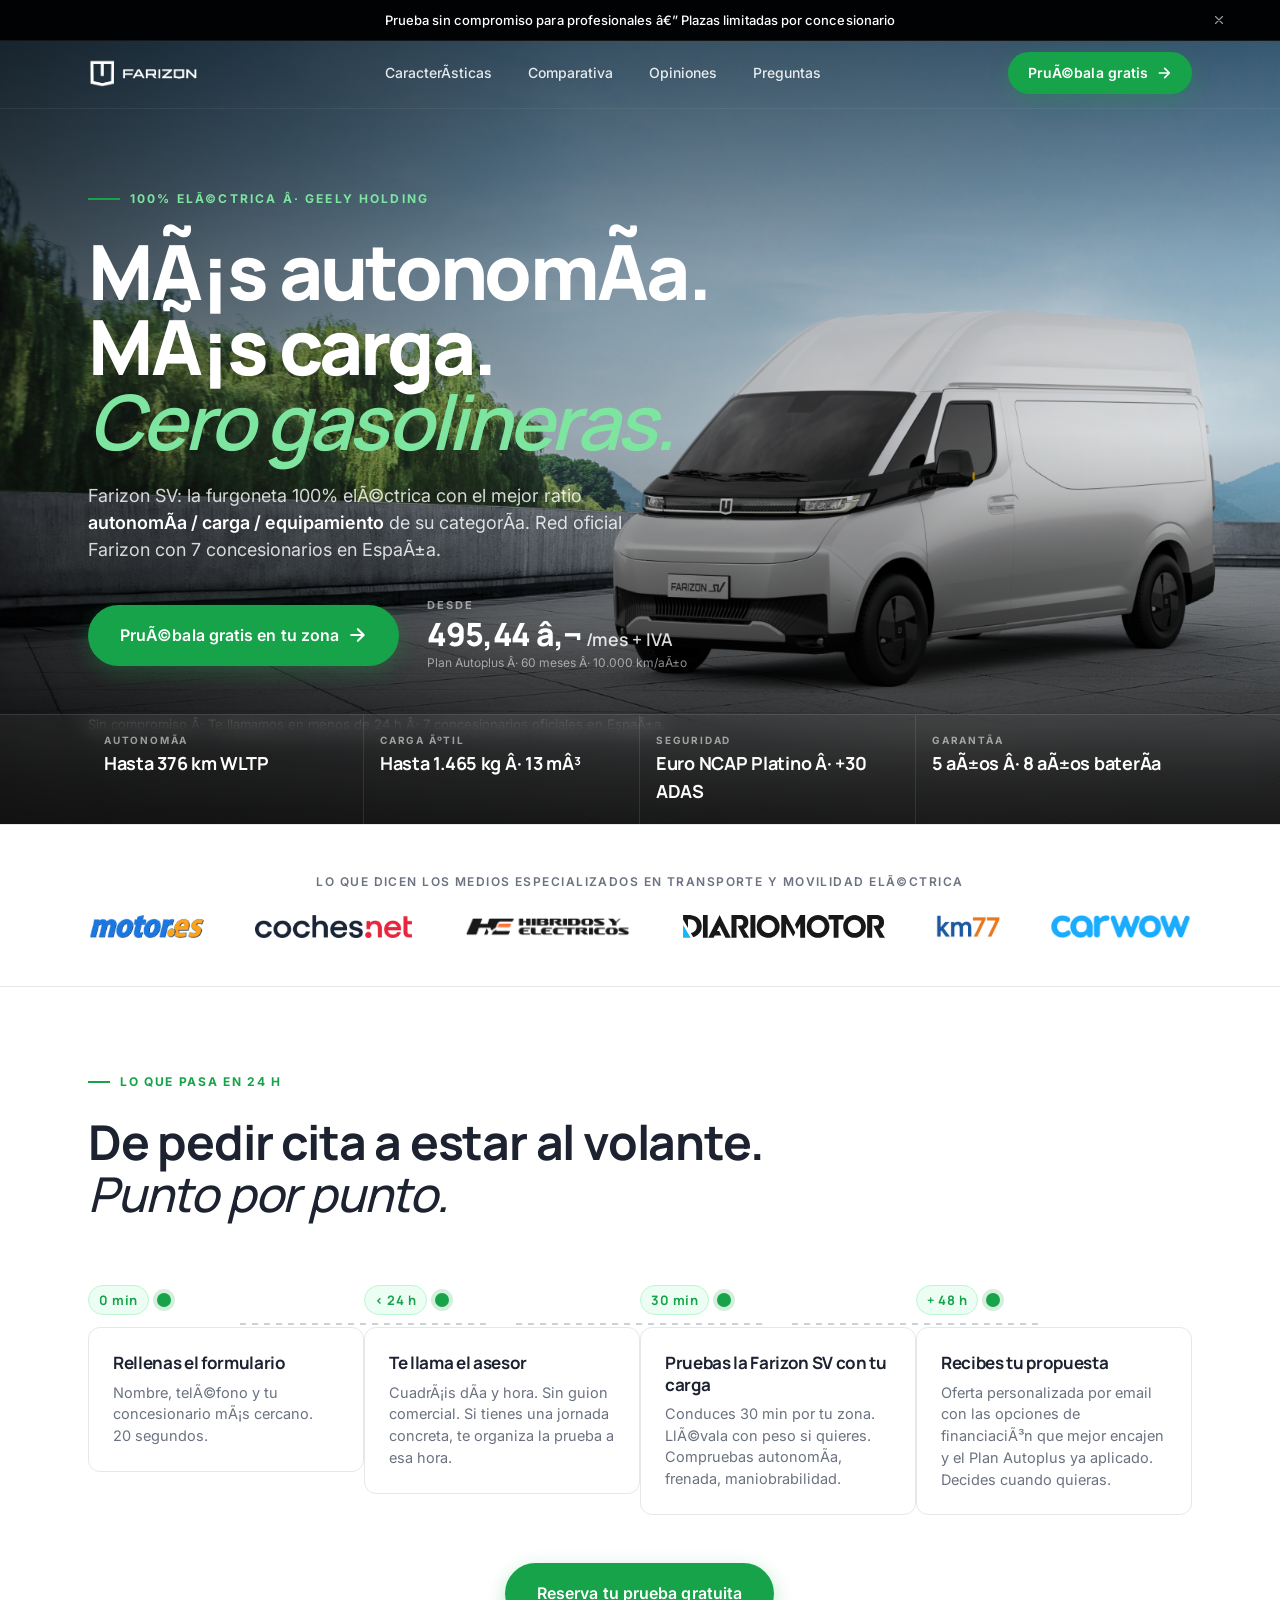
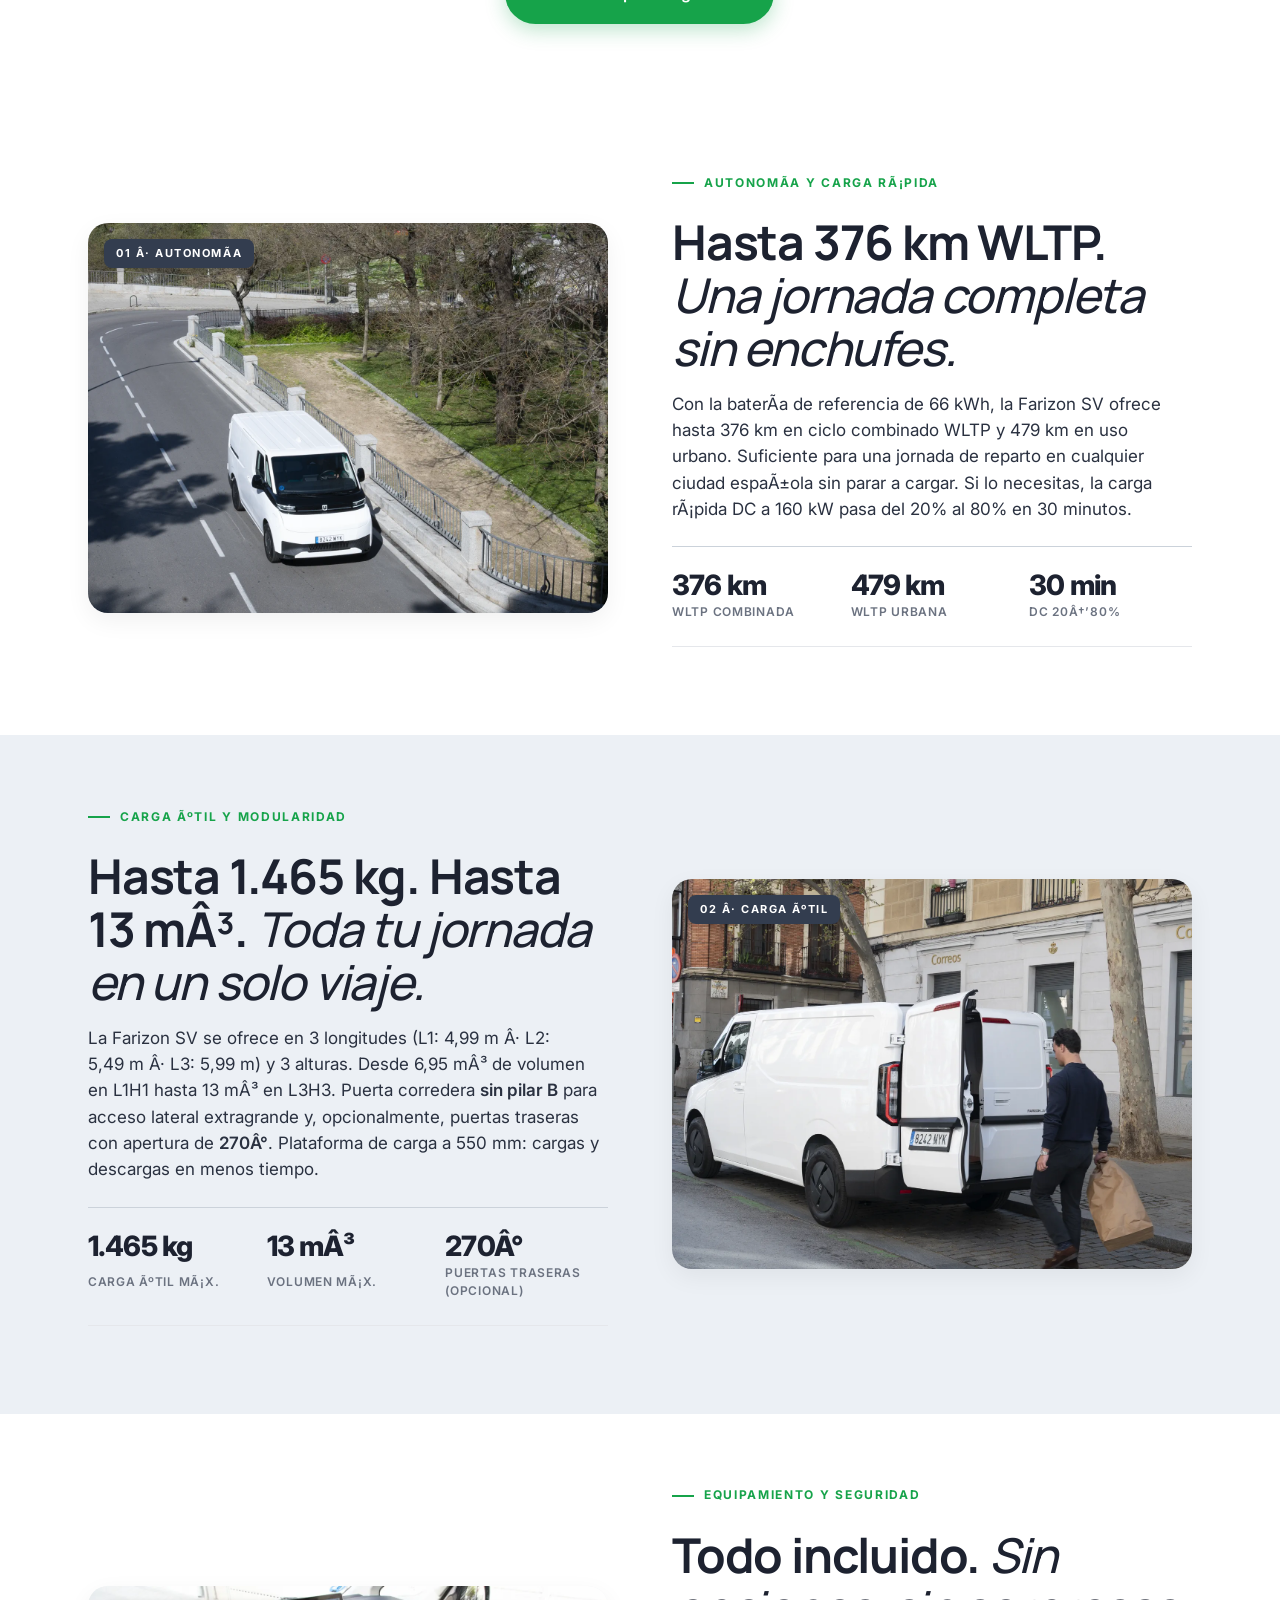
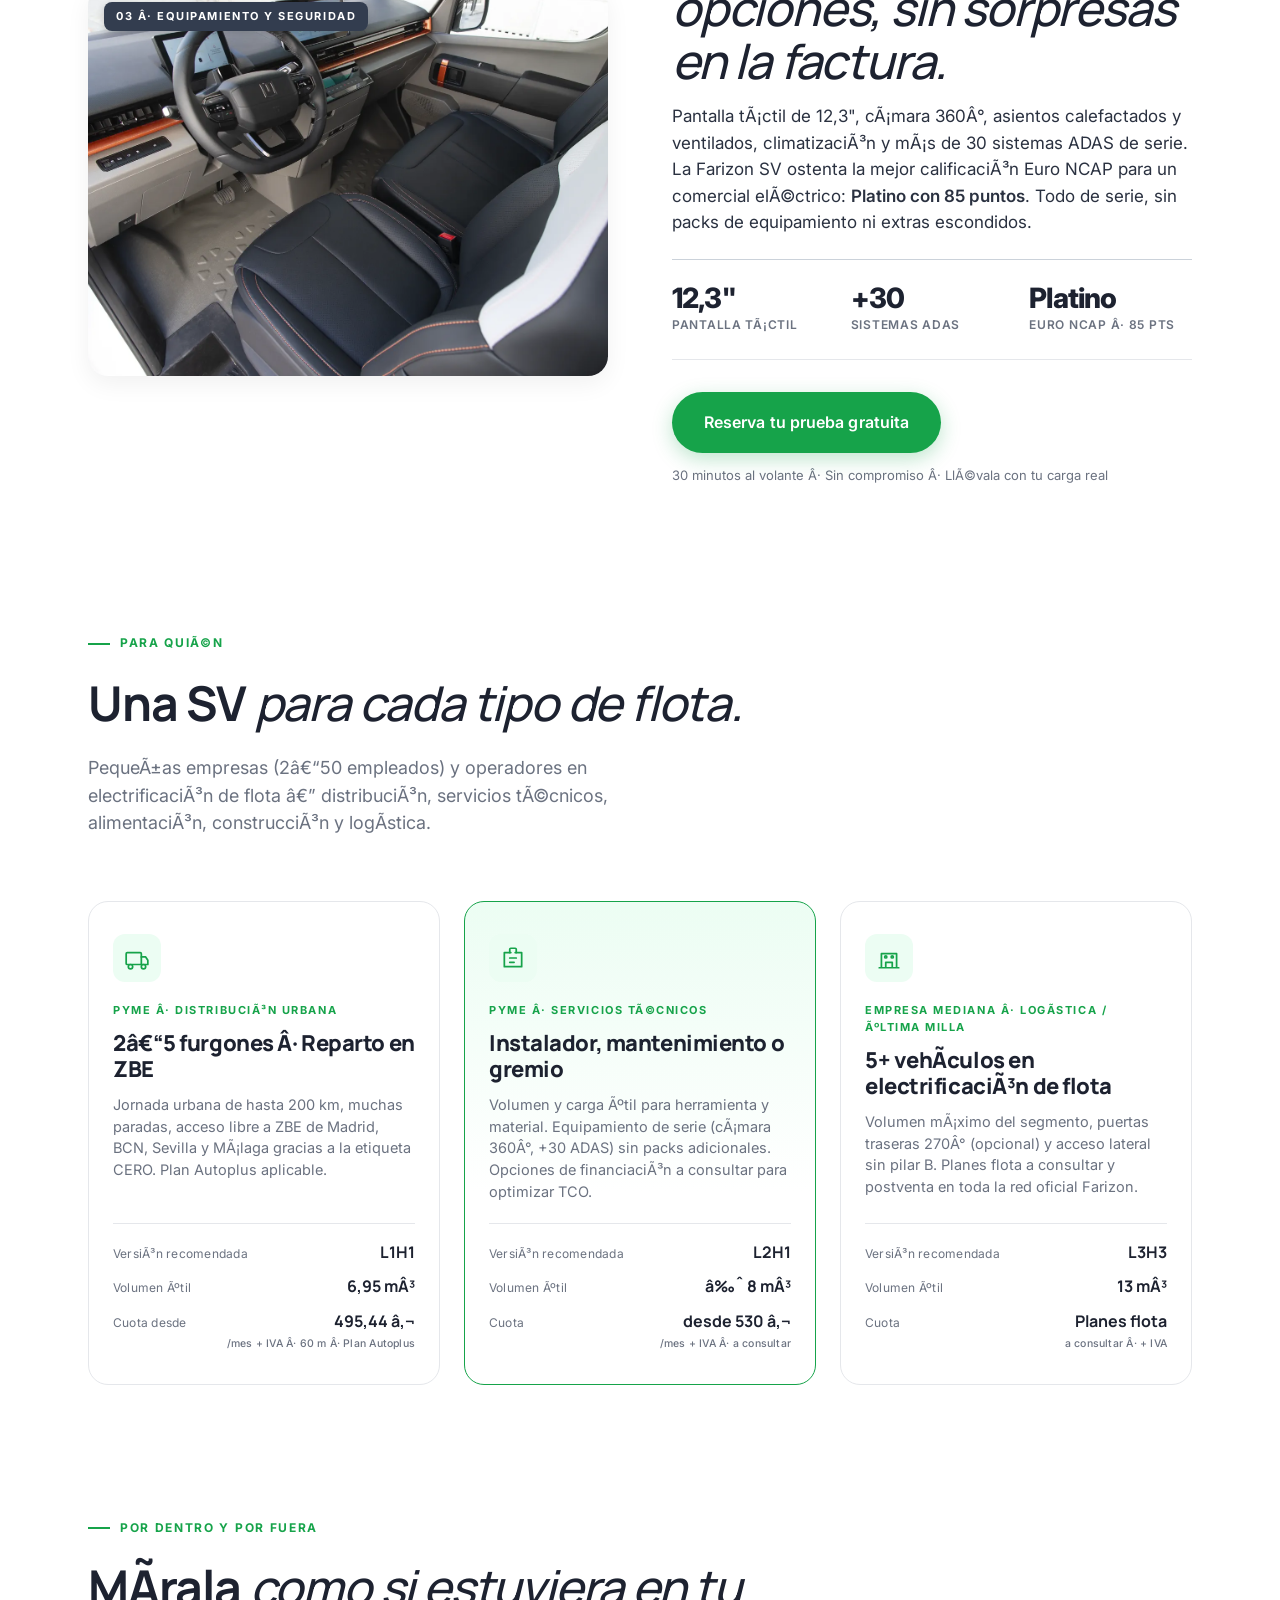
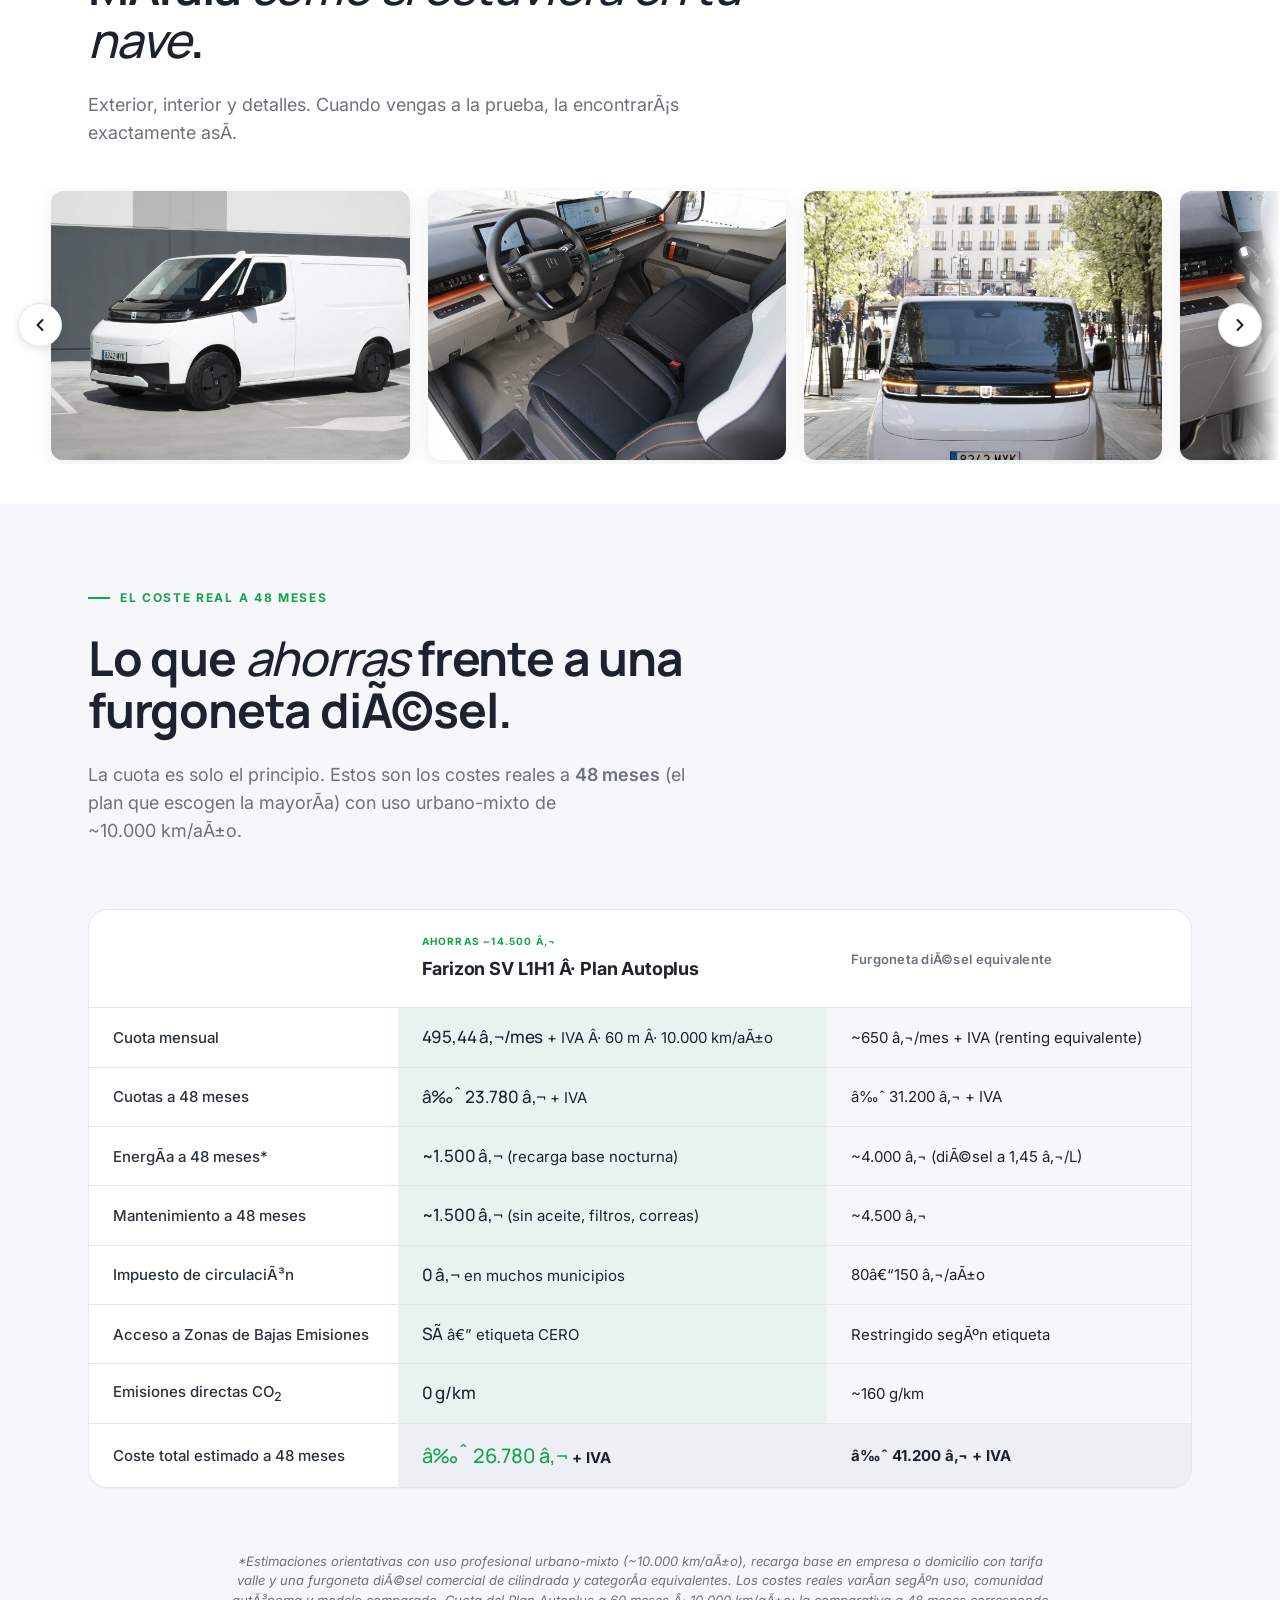
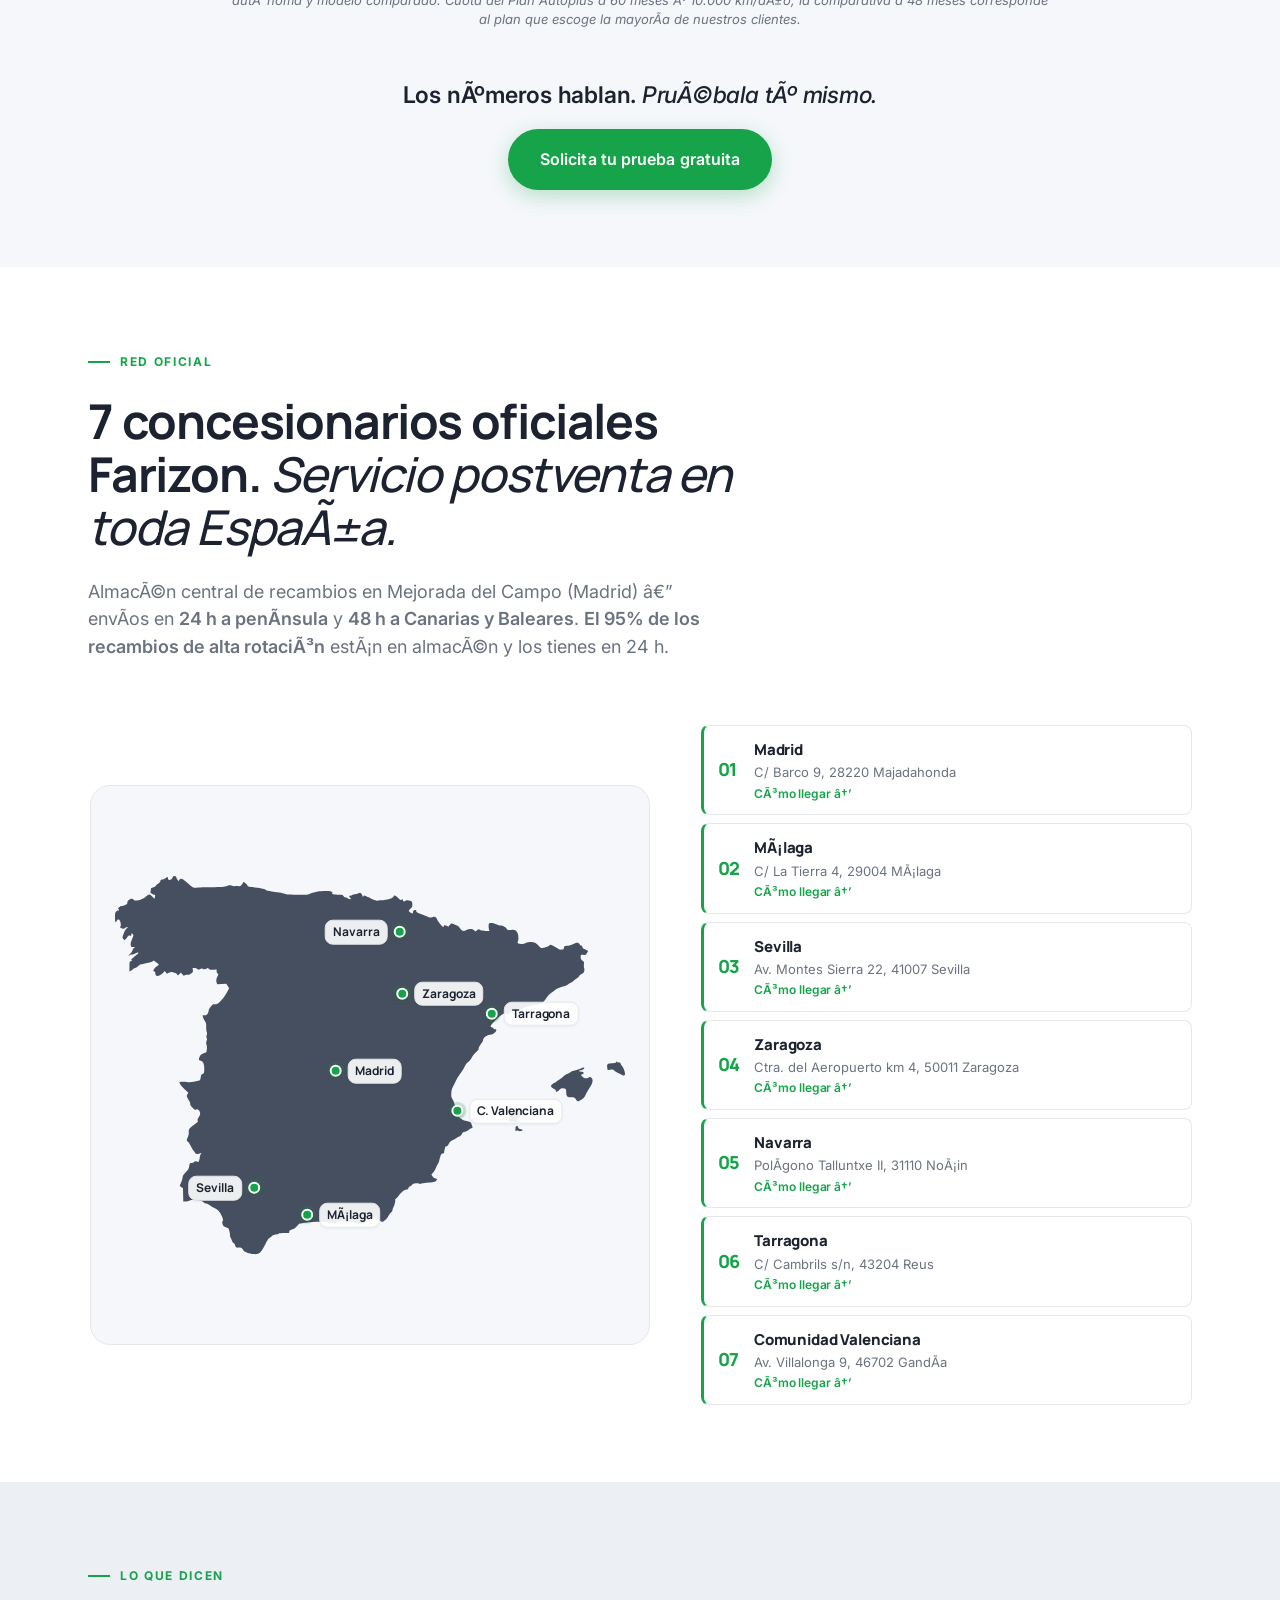
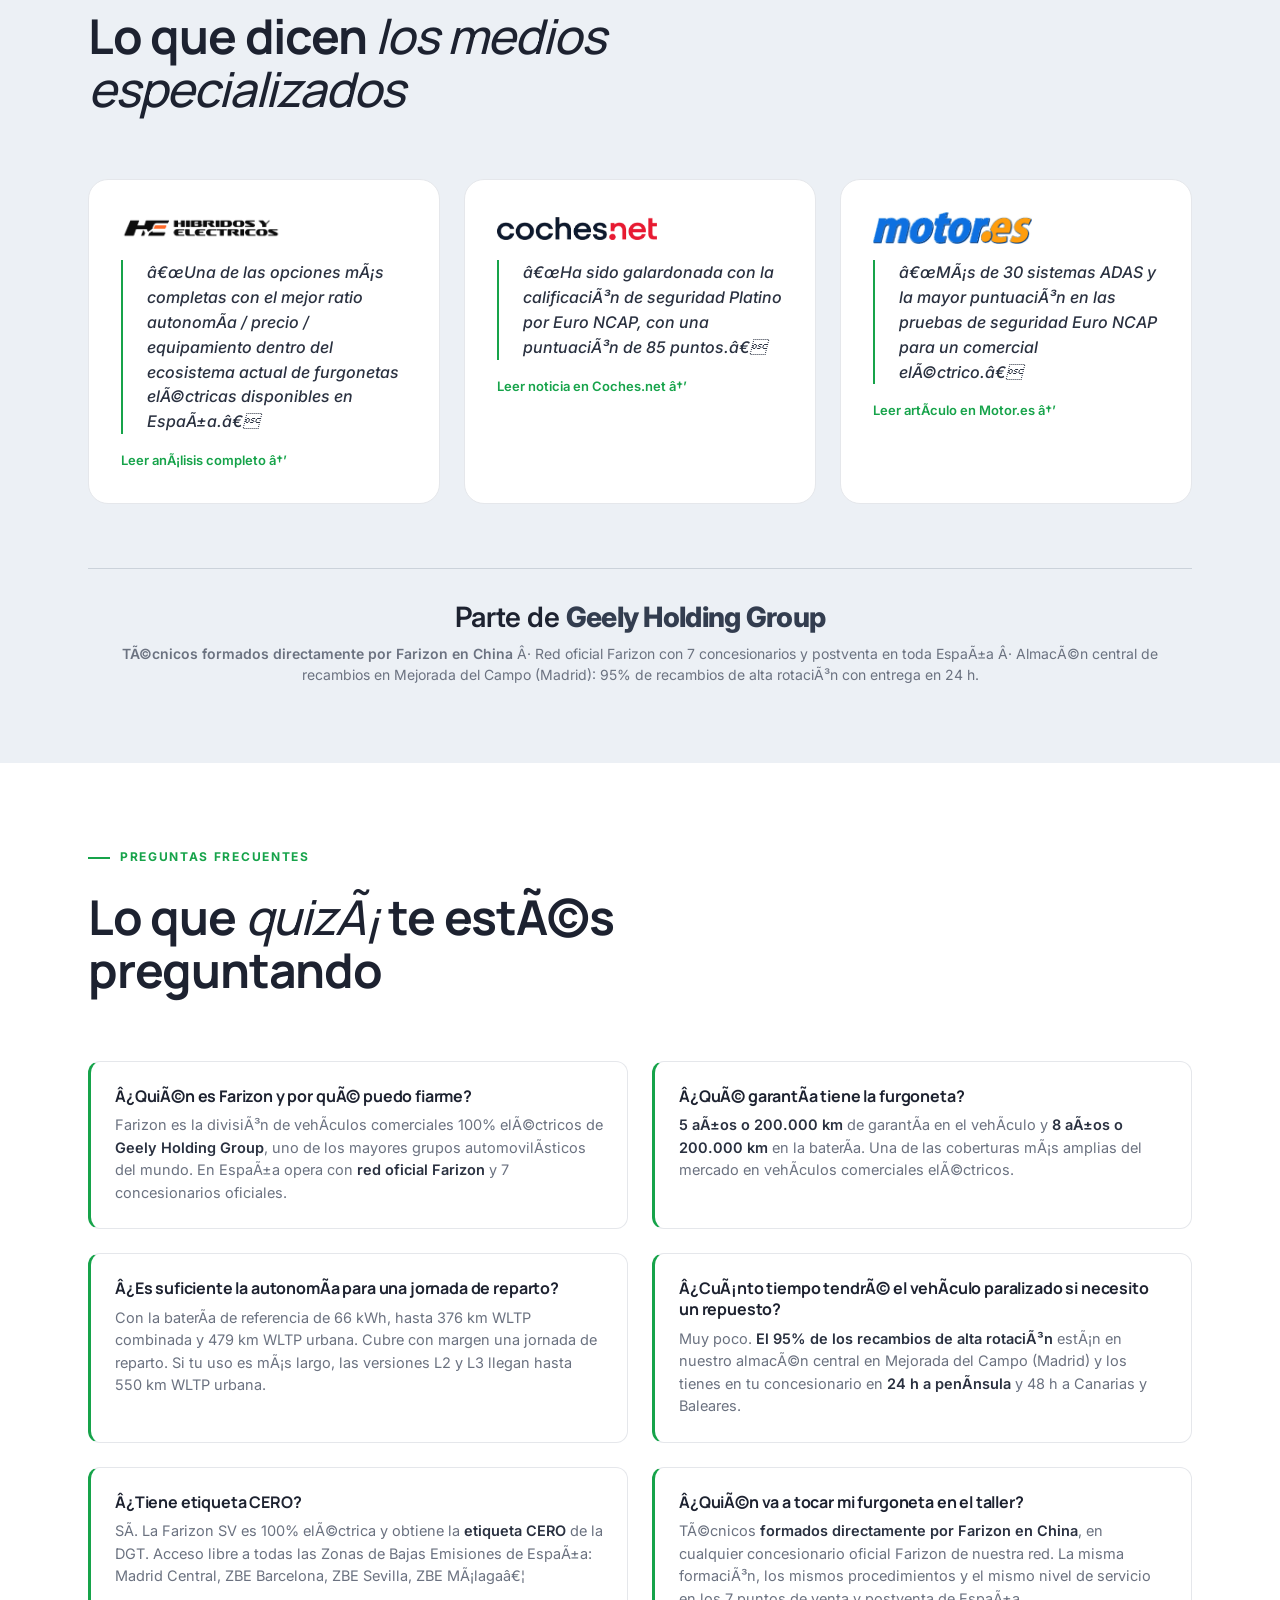
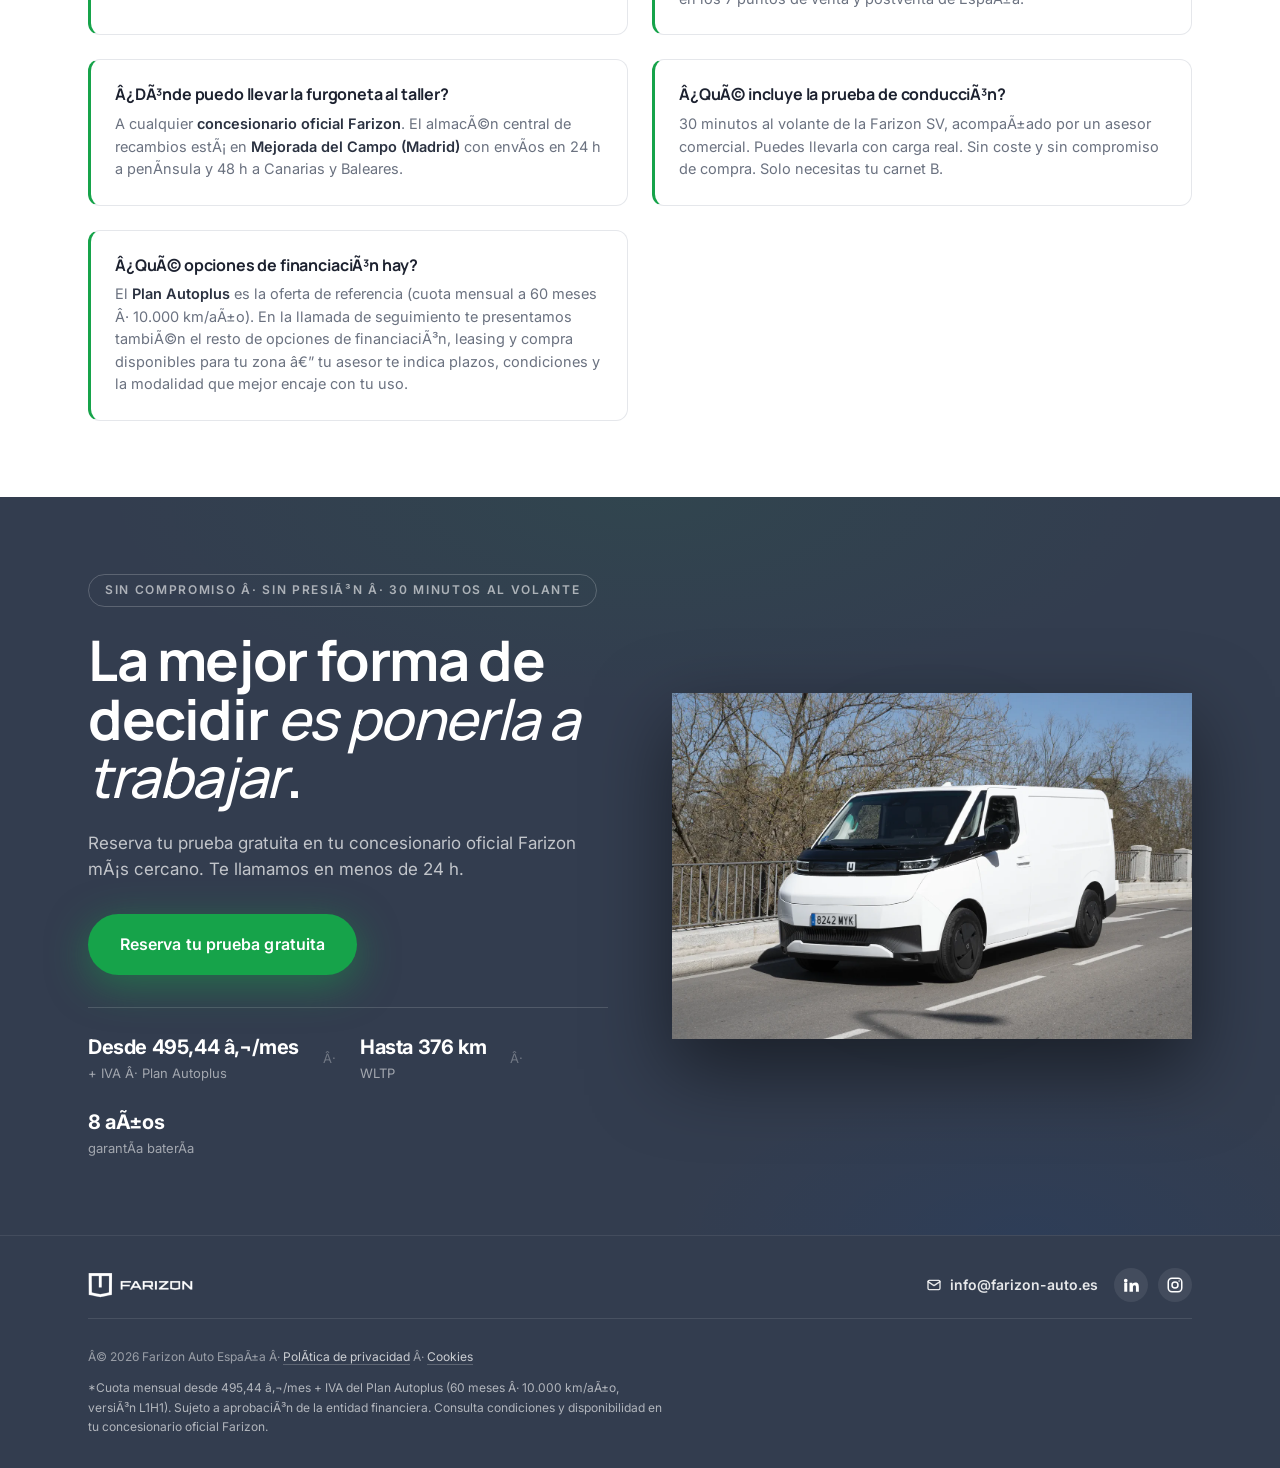
==== commit 3062f67a: "Formulario: elegir concesionario directamente en vez de código postal El usuario selecciona su conce" ====
--- a/index.html
+++ b/index.html
@@ -156,7 +156,7 @@
             </div>
             <div class="timeline__card">
               <h3 class="timeline__title">Rellenas el formulario</h3>
-              <p class="timeline__text">Nombre, teléfono y código postal. 20&nbsp;segundos. Asignamos automáticamente tu concesionario más cercano.</p>
+              <p class="timeline__text">Nombre, teléfono y tu concesionario más cercano. 20&nbsp;segundos.</p>
             </div>
           </li>
           <li class="timeline__step">
@@ -745,9 +745,34 @@
             <label for="f-phone">Teléfono</label>
             <input type="tel" id="f-phone" name="phone" placeholder="Ej: 612 345 678" required autocomplete="tel" inputmode="tel" pattern="(\+?34[\s.\-]?)?[6789]\d{2}[\s.\-]?\d{3}[\s.\-]?\d{3}" title="Introduce un número español de 9 dígitos (ej: 612 345 678)">
           </div>
-          <div class="field field--cp">
-            <label for="f-cp">Código postal</label>
-            <input type="text" id="f-cp" name="cp" placeholder="Ej: 28220" required pattern="[0-9]{5}" maxlength="5" inputmode="numeric" autocomplete="postal-code" title="Introduce un código postal español de 5 dígitos">
+          <div class="field field--dealer">
+            <label for="f-dealer">Concesionario más cercano</label>
+            <select id="f-dealer" name="dealer" required>
+              <option value="" disabled selected>Elige tu concesionario</option>
+              <option value="DE00110012">A Coruña</option>
+              <option value="DE00110011">Alicante</option>
+              <option value="DE05840006">Barcelona</option>
+              <option value="DE01100014">Bilbao</option>
+              <option value="DE06350009">Gandía (Valencia)</option>
+              <option value="DE00180001">Girona</option>
+              <option value="DE00160001">Guadalajara</option>
+              <option value="DE00780003">Las Palmas</option>
+              <option value="DE00050002">Madrid</option>
+              <option value="DE05710004">Majadahonda (Madrid)</option>
+              <option value="DE01050013">Málaga</option>
+              <option value="DE00820006">Manresa</option>
+              <option value="DE00070002">Murcia</option>
+              <option value="DE00150001">Navarra (Noáin)</option>
+              <option value="DE00110005">Oviedo</option>
+              <option value="DE00080001">Palma de Mallorca</option>
+              <option value="DE00060002">Sabadell</option>
+              <option value="DE00090002">Santa Cruz de Tenerife</option>
+              <option value="DE00070001">Santander</option>
+              <option value="DE00110001">Sevilla</option>
+              <option value="DE00140001">Tarragona (Reus)</option>
+              <option value="DE00090001">Valladolid</option>
+              <option value="DE00100004">Zaragoza</option>
+            </select>
           </div>
           <div class="field">
             <label for="f-email">Email <span class="field__optional">(opcional, te enviamos tu oferta)</span></label>
--- a/styles.css
+++ b/styles.css
@@ -1813,6 +1813,7 @@
   margin-left: 4px;
 }
 .field input,
+.field select,
 .form--inline input {
   padding: 14px 16px;
   font-size: 16px;  /* >=16px avoids iOS zoom */
@@ -1823,6 +1824,7 @@
   font-family: var(--font-body);
 }
 .field input:focus,
+.field select:focus,
 .form--inline input:focus {
   outline: none;
   border-color: var(--color-cta);
@@ -1830,6 +1832,18 @@
 }
 .field input::placeholder,
 .form--inline input::placeholder { color: #B5B1A8; }
+
+/* Desplegable de concesionario: quitamos el chrome nativo y ponemos flecha propia. */
+.field select {
+  appearance: none;
+  -webkit-appearance: none;
+  cursor: pointer;
+  background-image: url("data:image/svg+xml,%3Csvg xmlns='http://www.w3.org/2000/svg' width='14' height='14' viewBox='0 0 24 24' fill='none' stroke='%236b6b6b' stroke-width='2.5' stroke-linecap='round' stroke-linejoin='round'%3E%3Cpath d='m6 9 6 6 6-6'/%3E%3C/svg%3E");
+  background-repeat: no-repeat;
+  background-position: right 16px center;
+  padding-right: 42px;
+}
+.field select:invalid { color: #B5B1A8; }
 
 .form__legal {
   font-size: 12px;
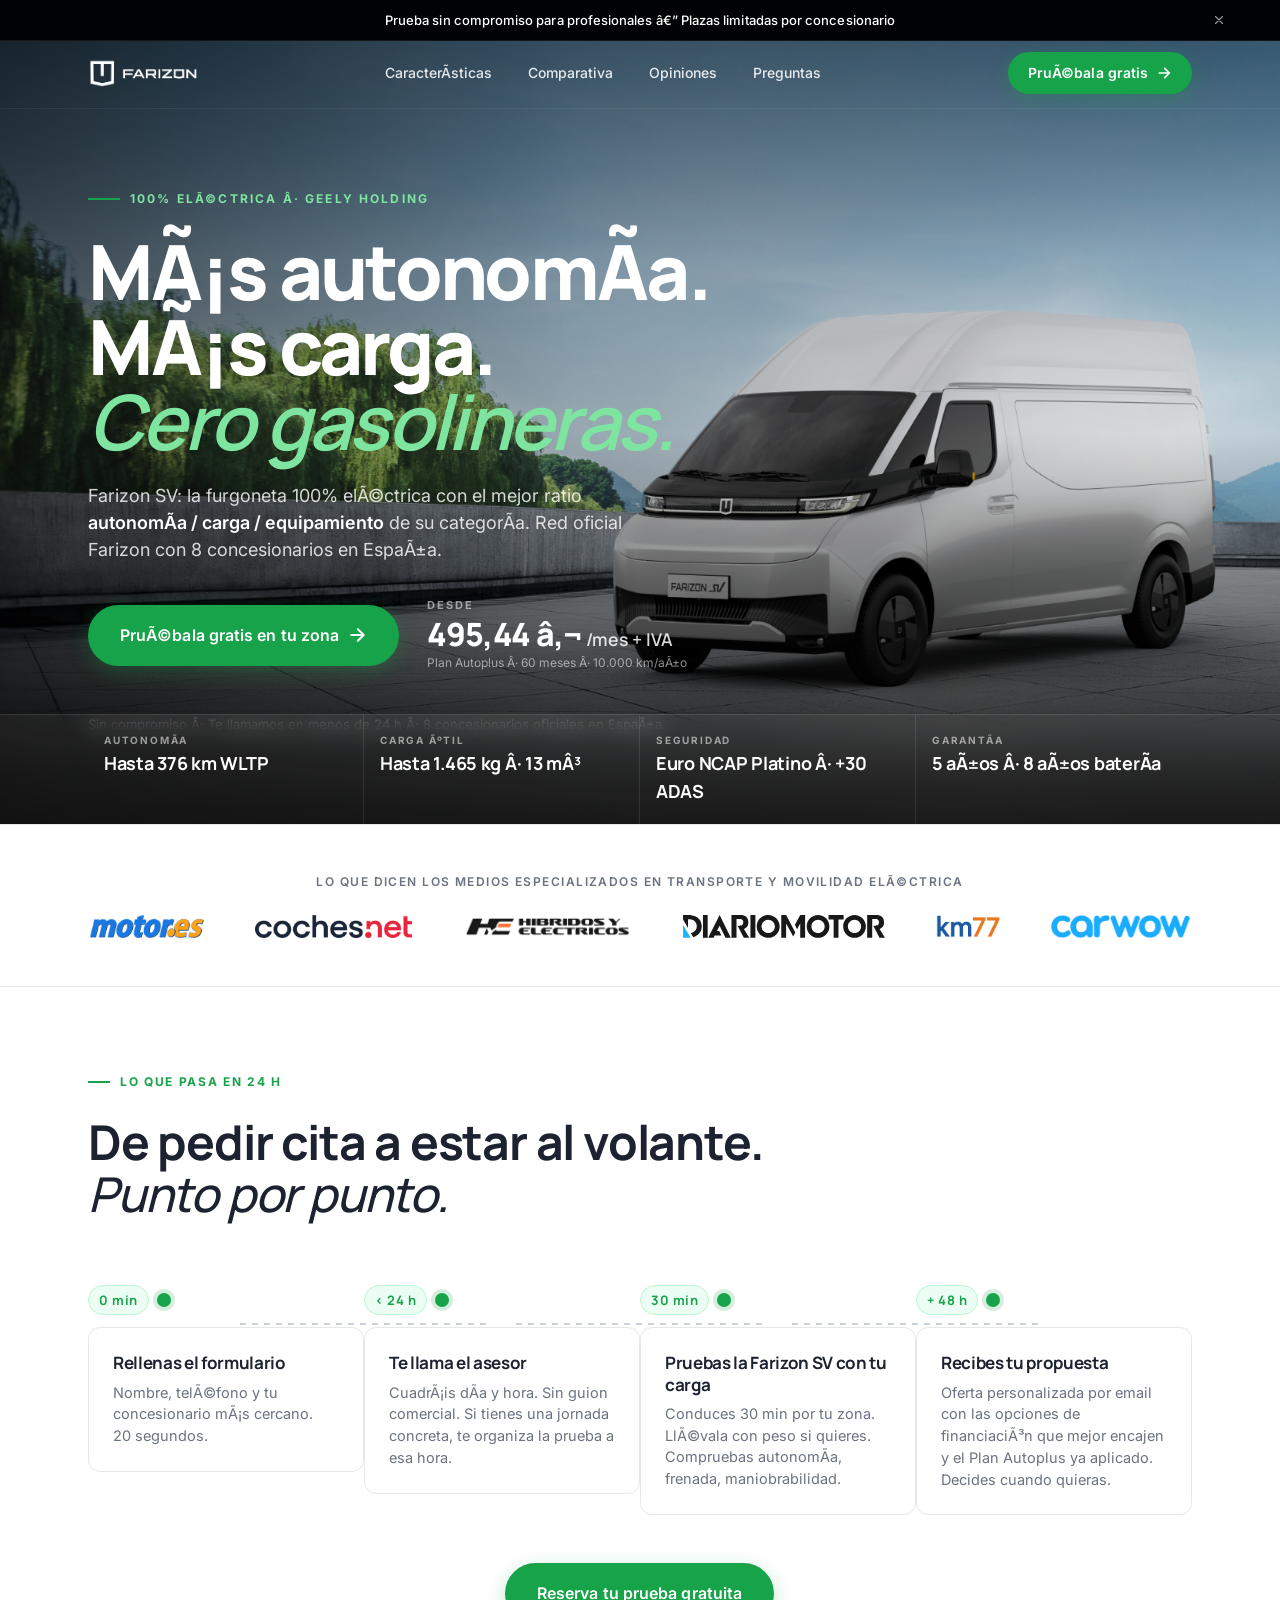
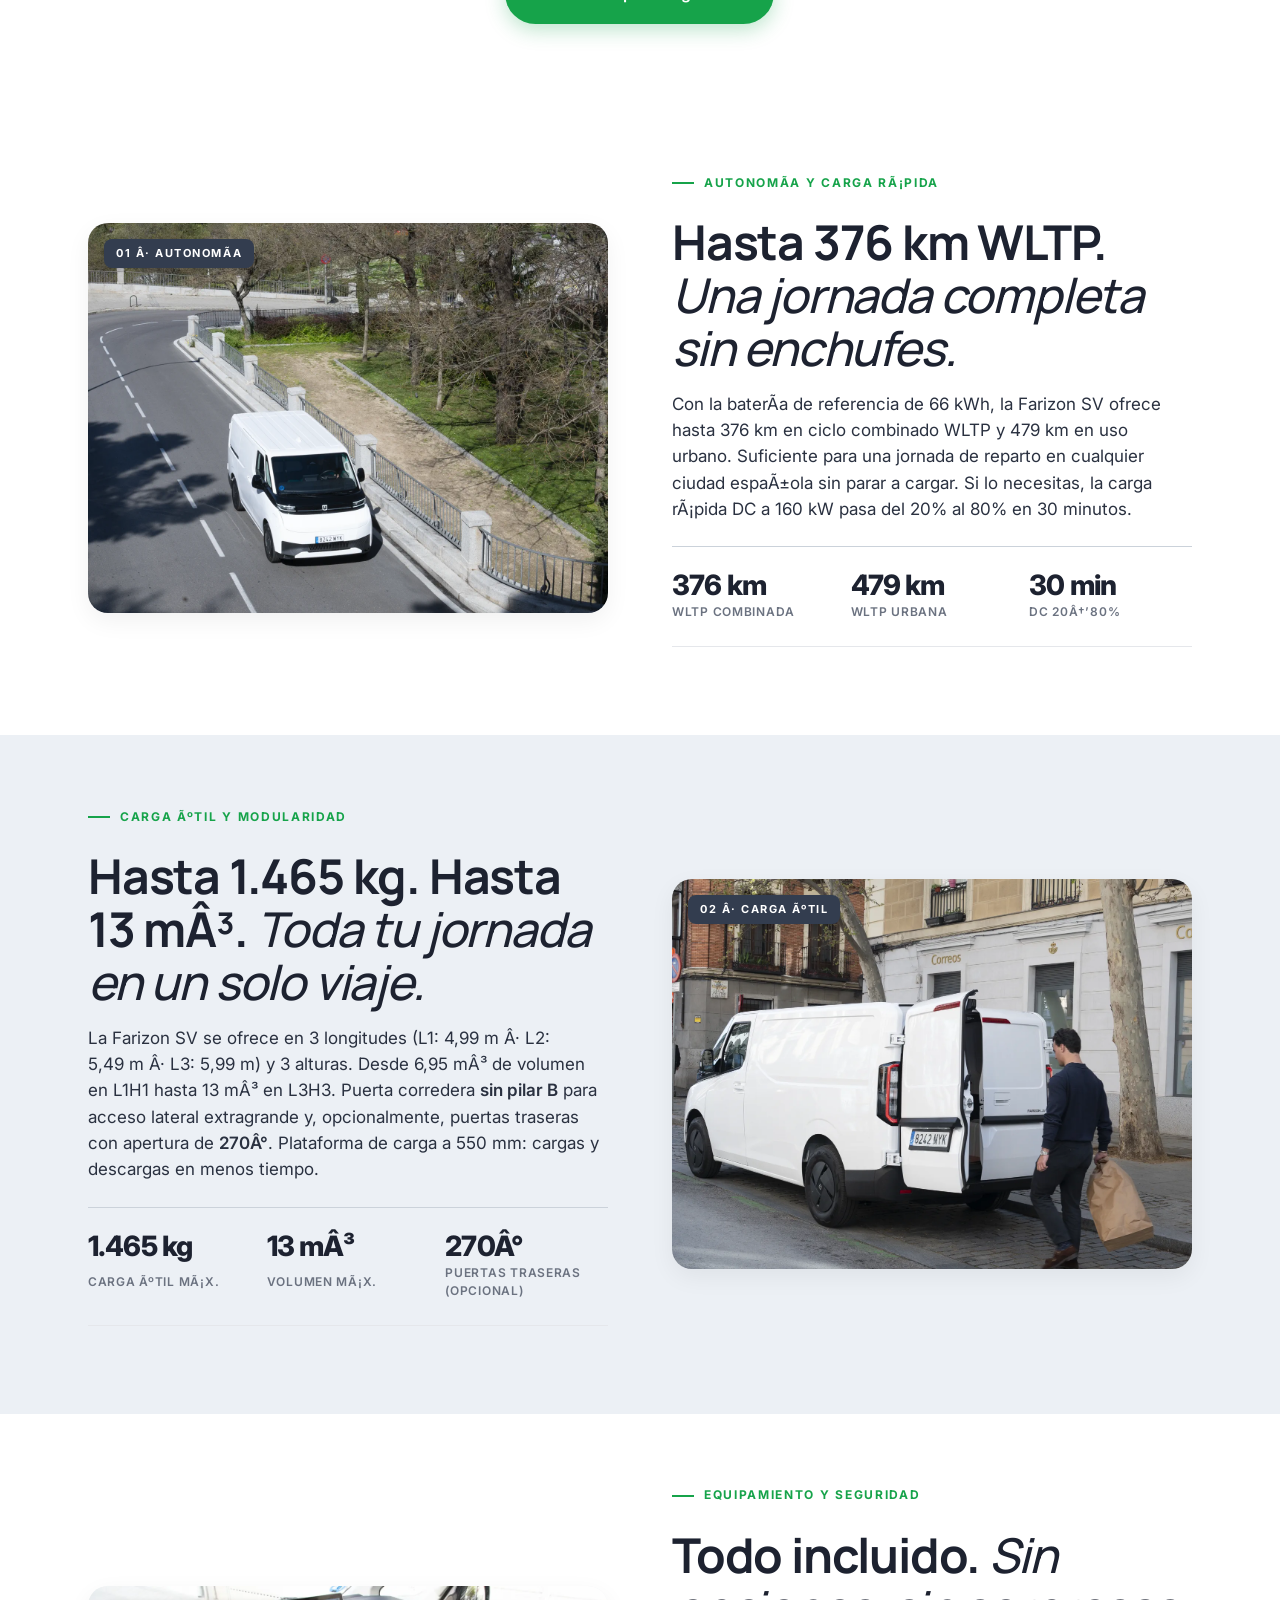
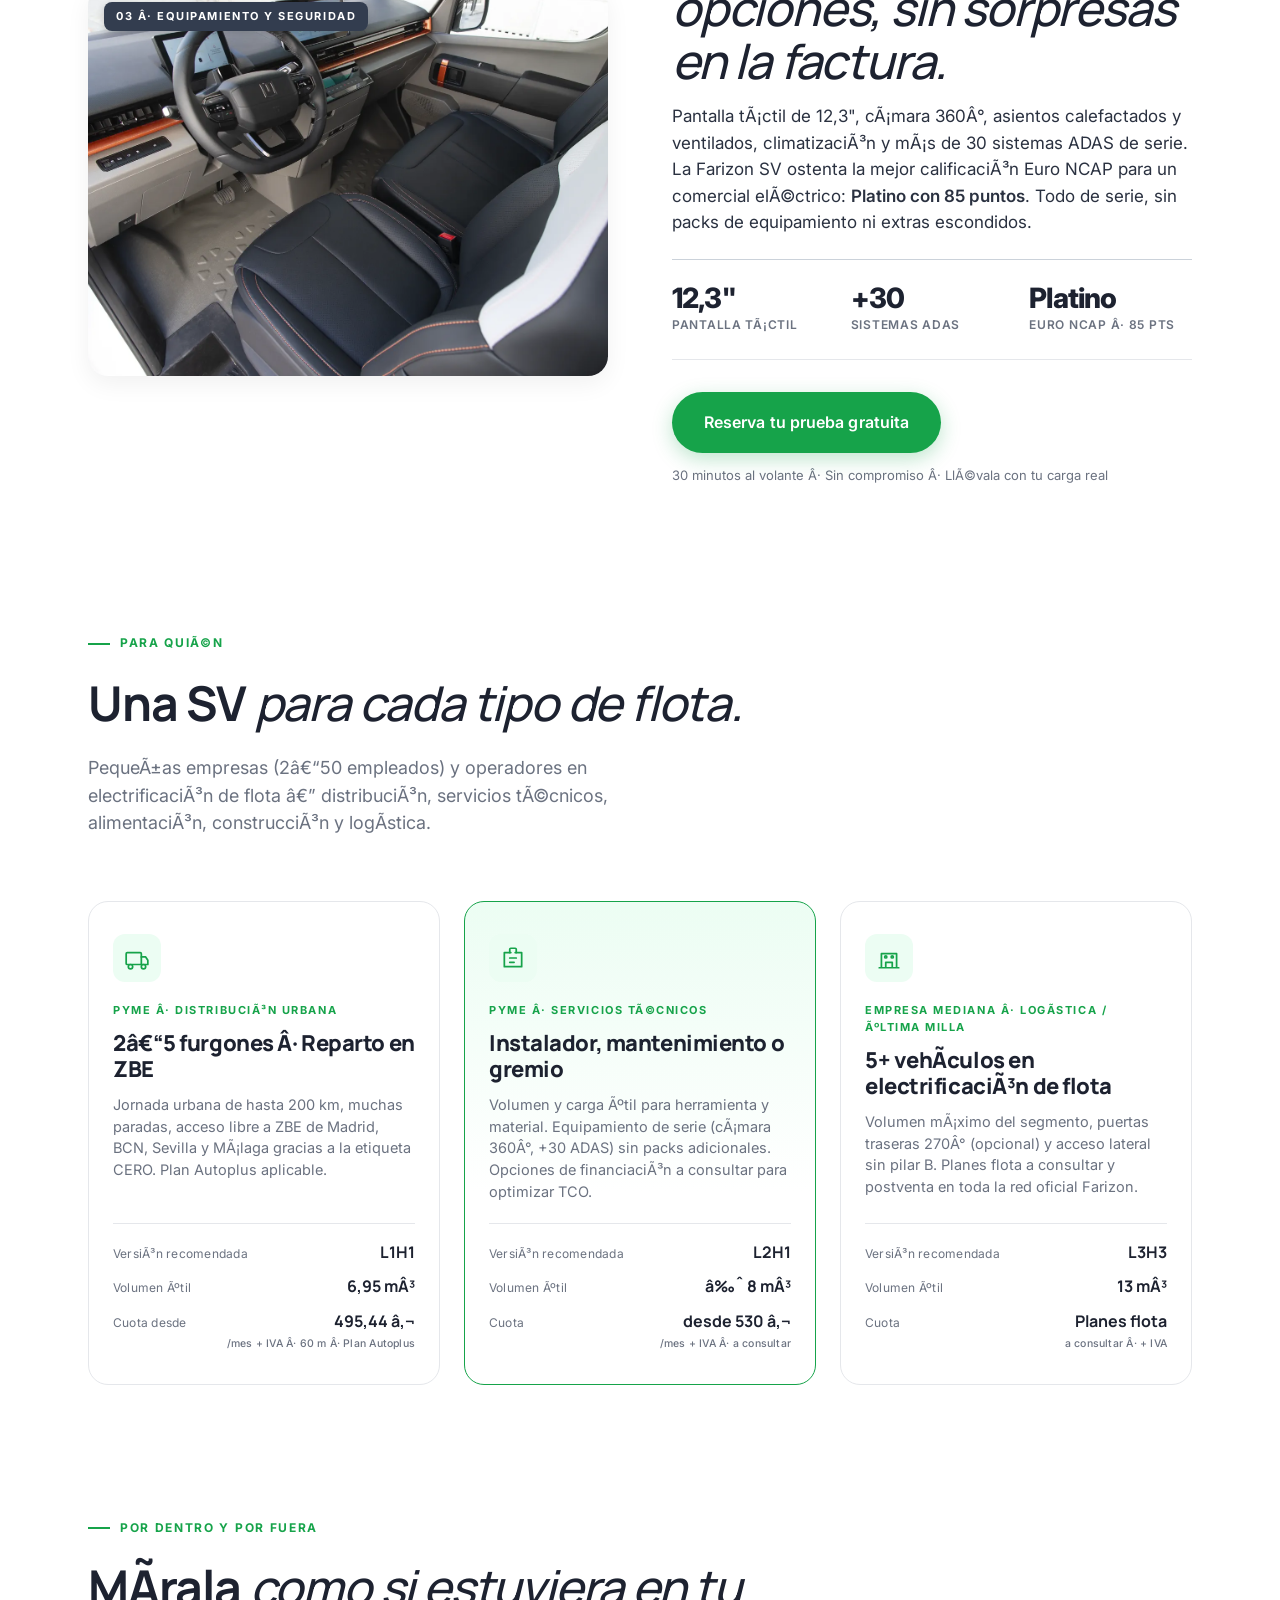
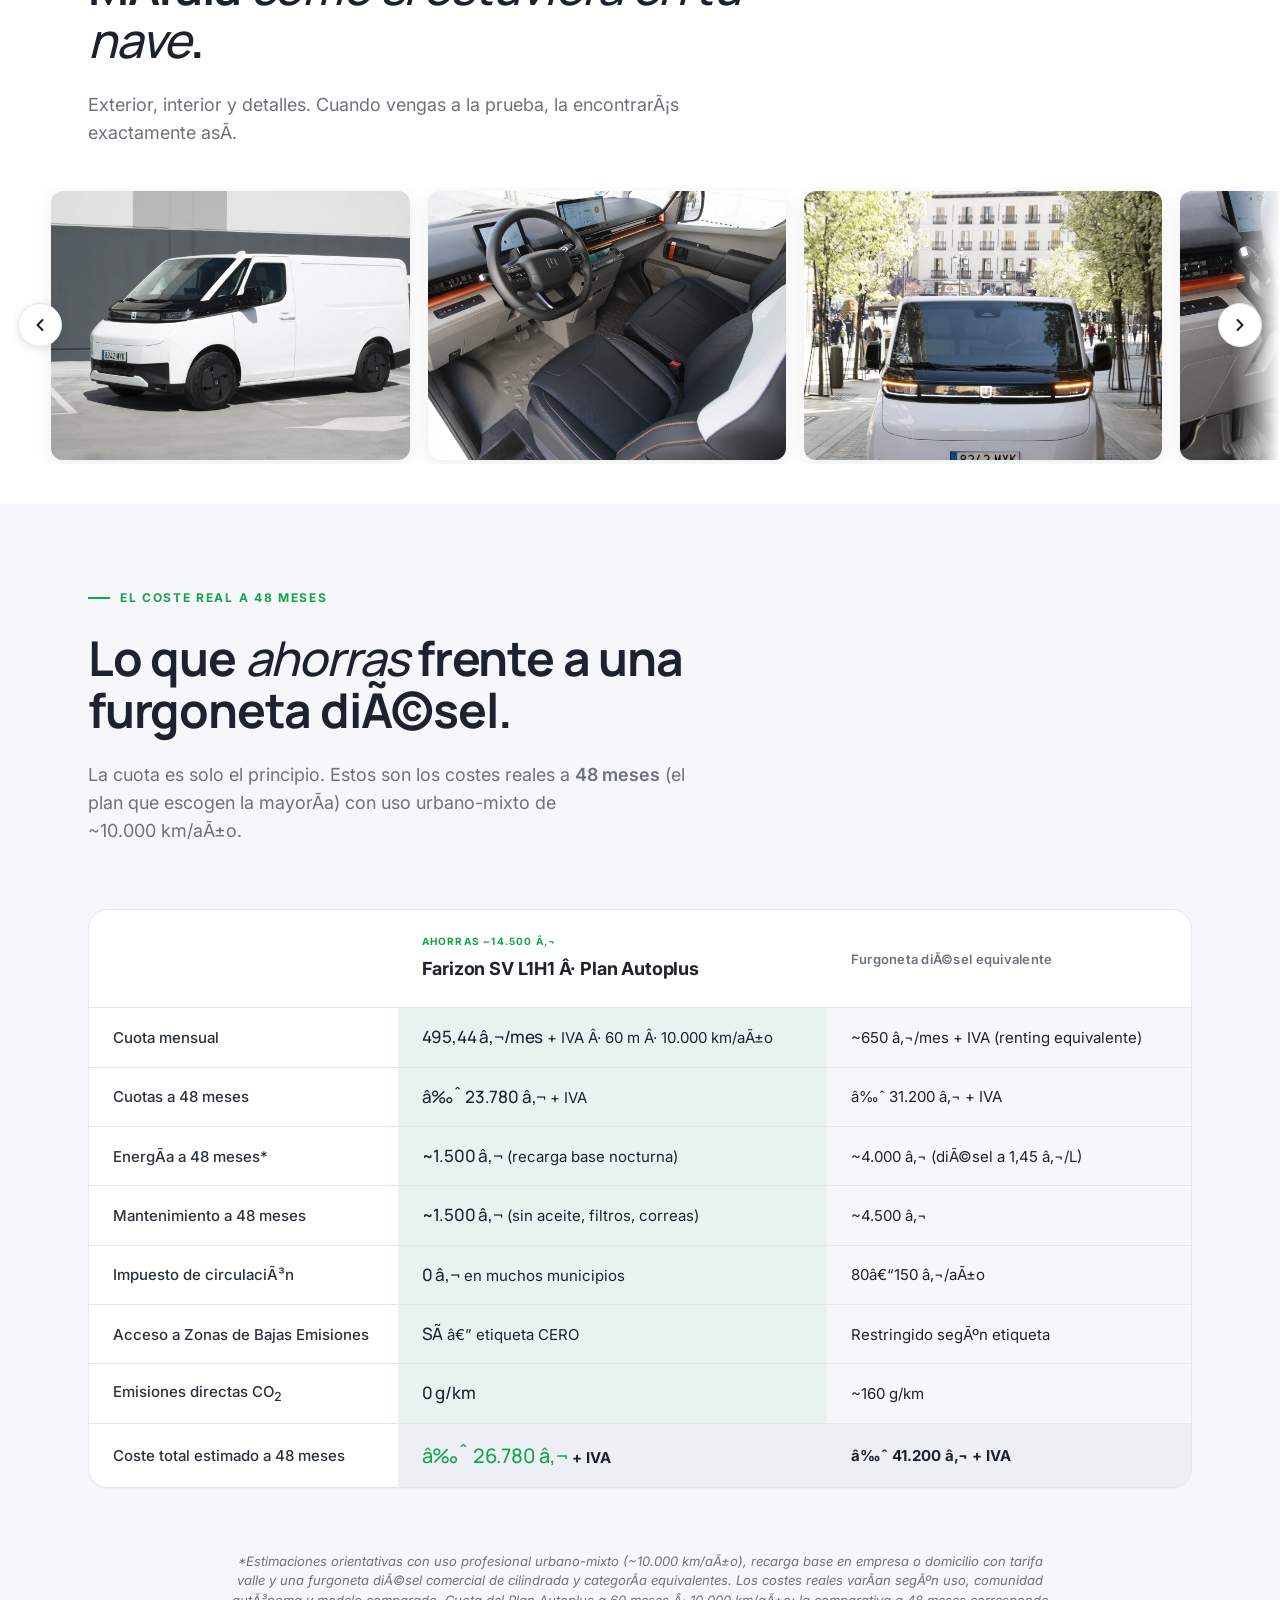
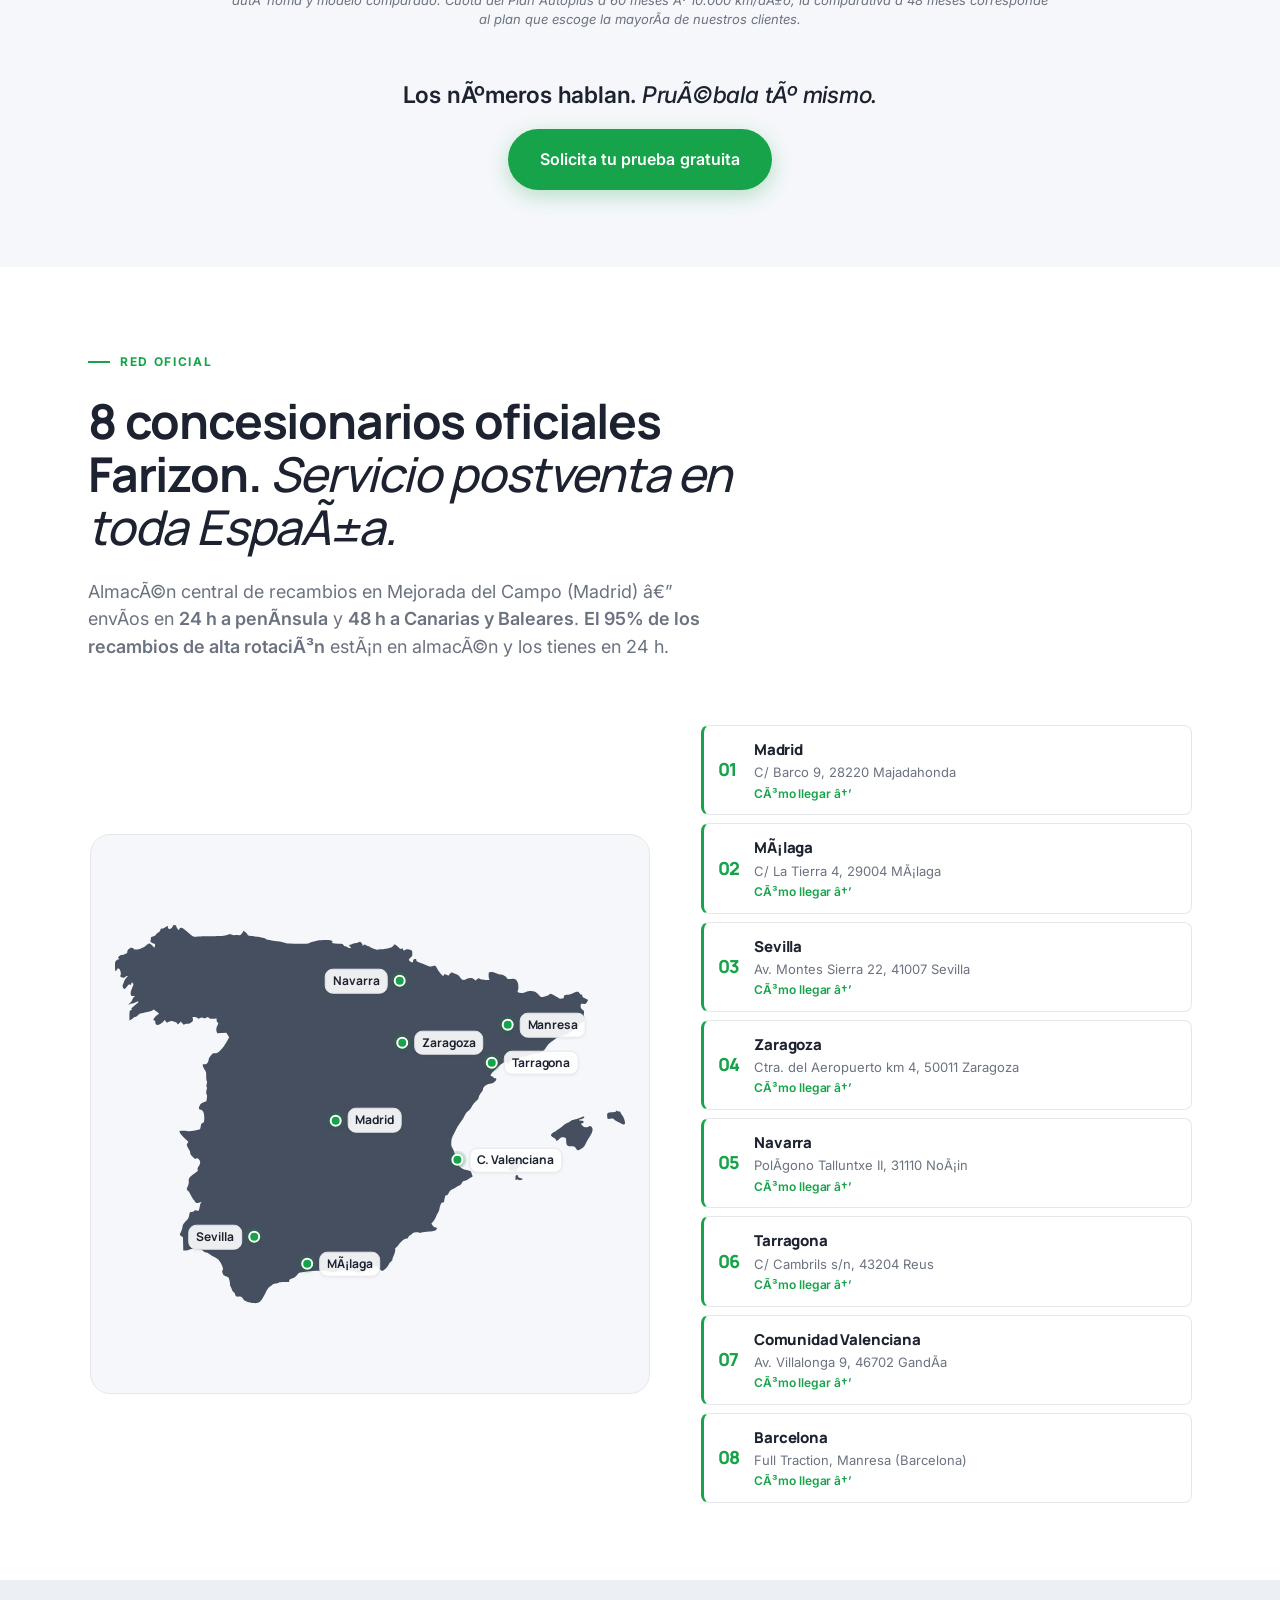
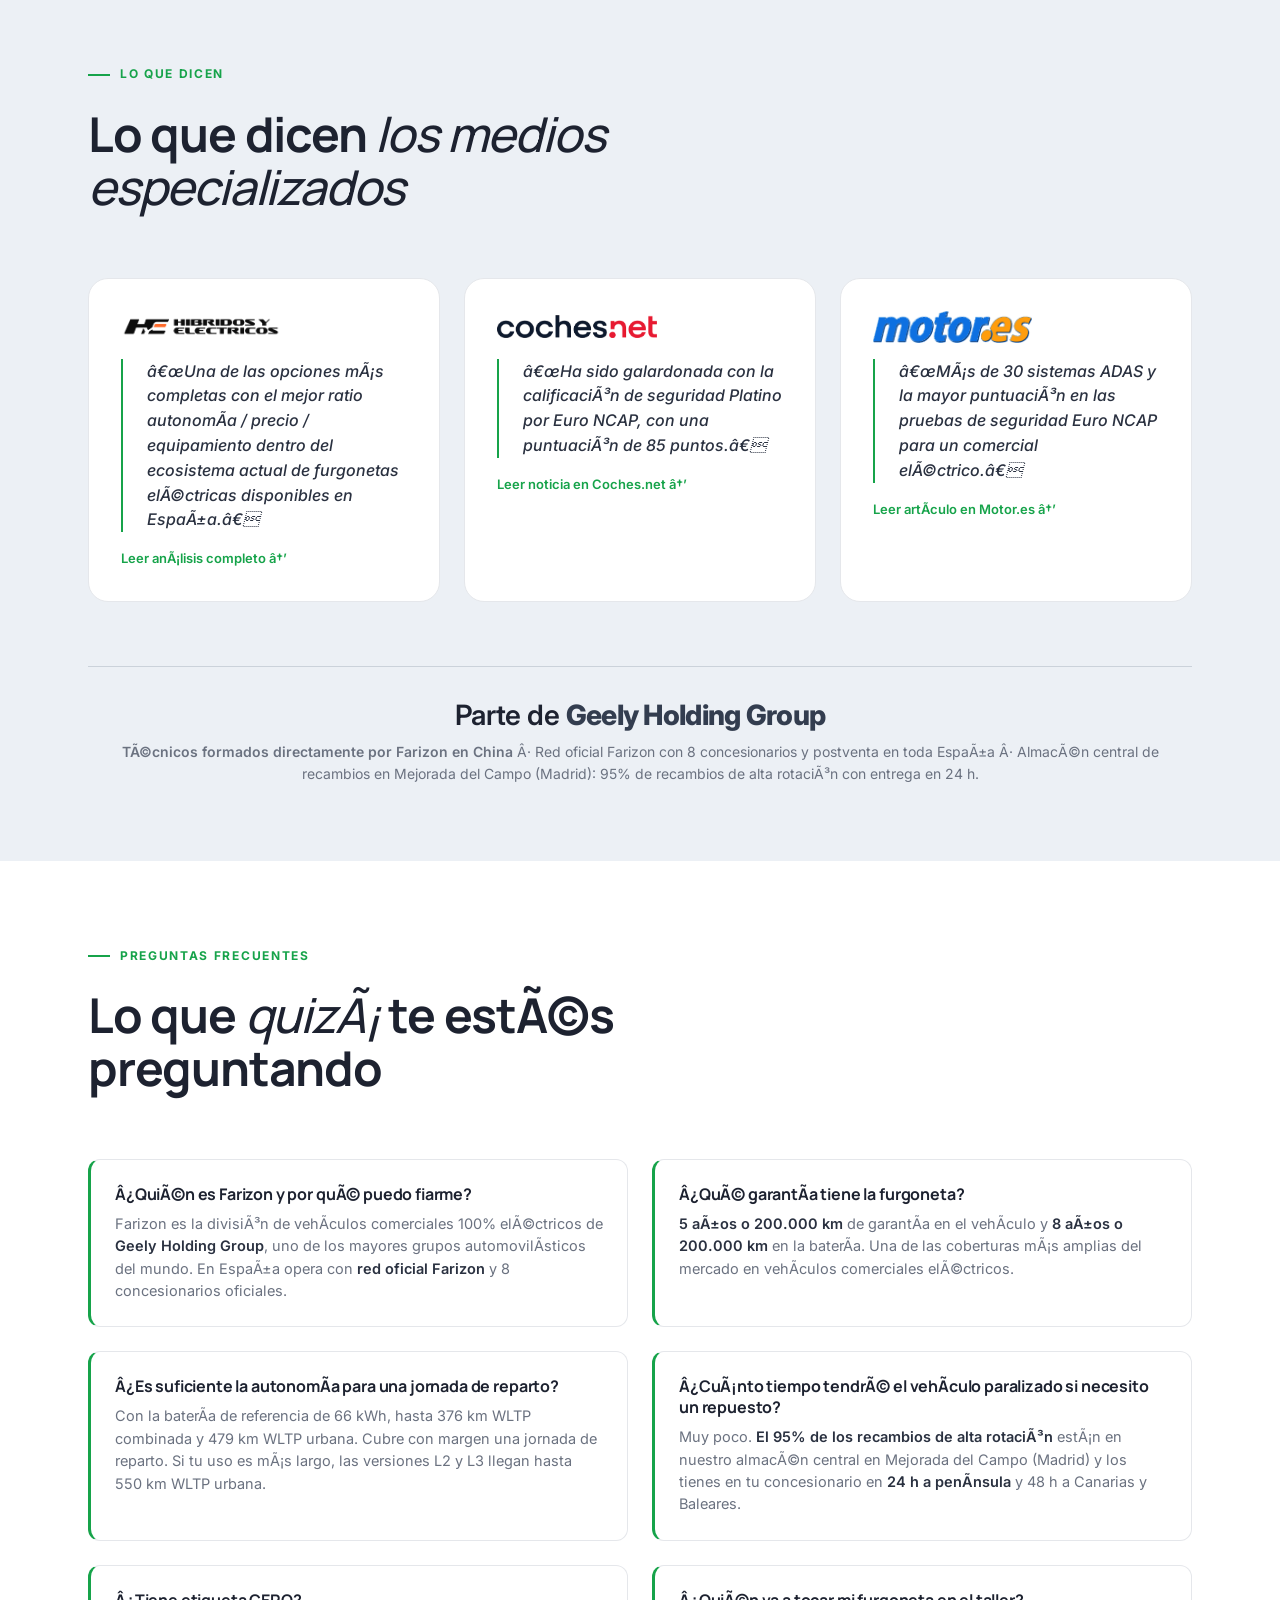
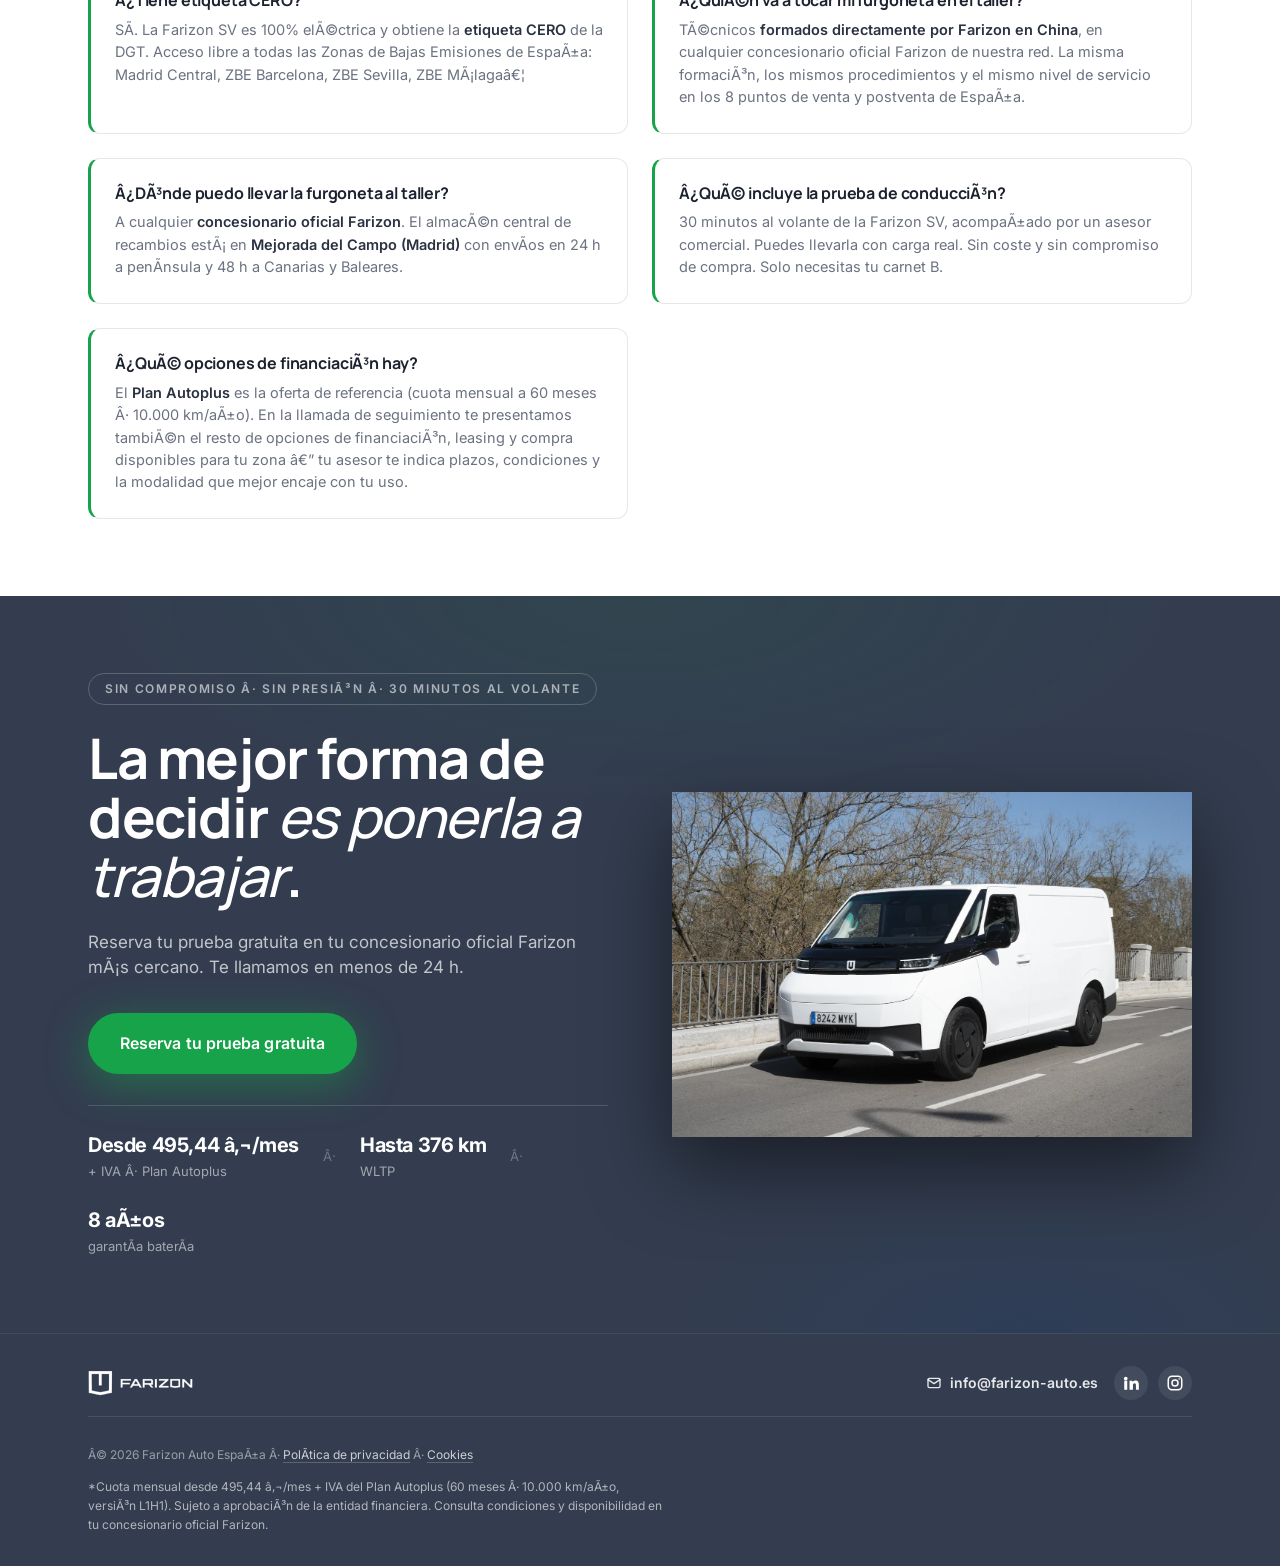
==== commit 029e125a: "Form: solo los 8 concesionarios reales de Farizon SV (códigos FE) - Recortado el <select> de 23 deal" ====
--- a/index.html
+++ b/index.html
@@ -86,7 +86,7 @@
             <em>Cero gasolineras.</em>
           </h1>
           <p class="hero__sub">
-            Farizon SV: la furgoneta 100% eléctrica con el mejor ratio <strong>autonomía / carga / equipamiento</strong> de su categoría. Red oficial Farizon con 7 concesionarios en España.
+            Farizon SV: la furgoneta 100% eléctrica con el mejor ratio <strong>autonomía / carga / equipamiento</strong> de su categoría. Red oficial Farizon con 8 concesionarios en España.
           </p>
           <div class="hero__cta-row">
             <button class="btn btn--primary btn--lg" data-open-modal>
@@ -98,7 +98,7 @@
               <div class="hero__price-value">495,44&nbsp;€<span class="hero__price-unit">/mes&nbsp;+&nbsp;IVA</span></div>
               <div class="hero__price-note">Plan Autoplus · 60 meses · 10.000 km/año</div>
             </div>
-            <p class="hero__cta-note">Sin compromiso · Te llamamos en menos de 24 h · 7 concesionarios oficiales en España.</p>
+            <p class="hero__cta-note">Sin compromiso · Te llamamos en menos de 24 h · 8 concesionarios oficiales en España.</p>
           </div>
         </div>
       </div>
@@ -464,7 +464,7 @@
       <div class="container">
         <header class="section-head">
           <p class="eyebrow">Red oficial</p>
-          <h2 class="section-title">7 concesionarios oficiales Farizon. <em>Servicio postventa en toda España.</em></h2>
+          <h2 class="section-title">8 concesionarios oficiales Farizon. <em>Servicio postventa en toda España.</em></h2>
           <p class="section-sub">Almacén central de recambios en Mejorada del Campo (Madrid) — envíos en <strong>24 h a península</strong> y <strong>48 h a Canarias y Baleares</strong>. <strong>El 95% de los recambios de alta rotación</strong> están en almacén y los tienes en 24&nbsp;h.</p>
         </header>
 
@@ -524,6 +524,14 @@
                     aria-label="Comunidad Valenciana · Concesionario oficial Farizon · Cómo llegar">
               <span class="coverage__pin-dot"></span><span class="coverage__pin-label">C. Valenciana</span>
             </button>
+            <!-- Manresa (Full Traction): posición APROXIMADA — afinar con ?edit=1 -->
+            <button class="coverage__pin" type="button" style="left: 84%; top: 32.5%" data-pos="right"
+                    data-city="Barcelona" data-name="Concesionario oficial Farizon Manresa (Full Traction)"
+                    data-addr="Full Traction, Manresa (Barcelona)"
+                    data-gmaps="https://www.google.com/maps/dir/?api=1&destination=Full+Traction%2C+Manresa%2C+Barcelona"
+                    aria-label="Manresa (Barcelona) · Concesionario oficial Farizon · Cómo llegar">
+              <span class="coverage__pin-dot"></span><span class="coverage__pin-label">Manresa</span>
+            </button>
            </div>
           </div>
 
@@ -555,6 +563,10 @@
             <li class="coverage-dealer">
               <span class="coverage-dealer__city">Comunidad Valenciana</span>
               <a class="coverage-dealer__addr" href="https://www.google.com/maps/dir/?api=1&destination=Av.+Villalonga+9%2C+46702+Gand%C3%ADa" target="_blank" rel="noopener">Av. Villalonga 9, 46702 Gandía <span class="coverage-dealer__gmaps">Cómo llegar →</span></a>
+            </li>
+            <li class="coverage-dealer">
+              <span class="coverage-dealer__city">Barcelona</span>
+              <a class="coverage-dealer__addr" href="https://www.google.com/maps/dir/?api=1&destination=Full+Traction%2C+Manresa%2C+Barcelona" target="_blank" rel="noopener">Full Traction, Manresa (Barcelona) <span class="coverage-dealer__gmaps">Cómo llegar →</span></a>
             </li>
           </ol>
         </div>
@@ -589,7 +601,7 @@
 
         <div class="social-proof__stat">
           <p class="stat-big">Parte de <span>Geely Holding Group</span></p>
-          <p class="stat-small"><strong>Técnicos formados directamente por Farizon en China</strong> · Red oficial Farizon con 7 concesionarios y postventa en toda España · Almacén central de recambios en Mejorada del Campo (Madrid): 95% de recambios de alta rotación con entrega en 24&nbsp;h.</p>
+          <p class="stat-small"><strong>Técnicos formados directamente por Farizon en China</strong> · Red oficial Farizon con 8 concesionarios y postventa en toda España · Almacén central de recambios en Mejorada del Campo (Madrid): 95% de recambios de alta rotación con entrega en 24&nbsp;h.</p>
         </div>
       </div>
     </section>
@@ -605,7 +617,7 @@
         <div class="faq-grid">
           <div class="faq-card">
             <h3 class="faq-card__q">¿Quién es Farizon y por qué puedo fiarme?</h3>
-            <p class="faq-card__a">Farizon es la división de vehículos comerciales 100% eléctricos de <strong>Geely Holding Group</strong>, uno de los mayores grupos automovilísticos del mundo. En España opera con <strong>red oficial Farizon</strong> y 7 concesionarios oficiales.</p>
+            <p class="faq-card__a">Farizon es la división de vehículos comerciales 100% eléctricos de <strong>Geely Holding Group</strong>, uno de los mayores grupos automovilísticos del mundo. En España opera con <strong>red oficial Farizon</strong> y 8 concesionarios oficiales.</p>
           </div>
           <div class="faq-card">
             <h3 class="faq-card__q">¿Qué garantía tiene la furgoneta?</h3>
@@ -625,7 +637,7 @@
           </div>
           <div class="faq-card">
             <h3 class="faq-card__q">¿Quién va a tocar mi furgoneta en el taller?</h3>
-            <p class="faq-card__a">Técnicos <strong>formados directamente por Farizon en China</strong>, en cualquier concesionario oficial Farizon de nuestra red. La misma formación, los mismos procedimientos y el mismo nivel de servicio en los 7 puntos de venta y postventa de España.</p>
+            <p class="faq-card__a">Técnicos <strong>formados directamente por Farizon en China</strong>, en cualquier concesionario oficial Farizon de nuestra red. La misma formación, los mismos procedimientos y el mismo nivel de servicio en los 8 puntos de venta y postventa de España.</p>
           </div>
           <div class="faq-card">
             <h3 class="faq-card__q">¿Dónde puedo llevar la furgoneta al taller?</h3>
@@ -749,29 +761,14 @@
             <label for="f-dealer">Concesionario más cercano</label>
             <select id="f-dealer" name="dealer" required>
               <option value="" disabled selected>Elige tu concesionario</option>
-              <option value="DE00110012">A Coruña</option>
-              <option value="DE00110011">Alicante</option>
-              <option value="DE05840006">Barcelona</option>
-              <option value="DE01100014">Bilbao</option>
-              <option value="DE06350009">Gandía (Valencia)</option>
-              <option value="DE00180001">Girona</option>
-              <option value="DE00160001">Guadalajara</option>
-              <option value="DE00780003">Las Palmas</option>
-              <option value="DE00050002">Madrid</option>
-              <option value="DE05710004">Majadahonda (Madrid)</option>
-              <option value="DE01050013">Málaga</option>
-              <option value="DE00820006">Manresa</option>
-              <option value="DE00070002">Murcia</option>
-              <option value="DE00150001">Navarra (Noáin)</option>
-              <option value="DE00110005">Oviedo</option>
-              <option value="DE00080001">Palma de Mallorca</option>
-              <option value="DE00060002">Sabadell</option>
-              <option value="DE00090002">Santa Cruz de Tenerife</option>
-              <option value="DE00070001">Santander</option>
-              <option value="DE00110001">Sevilla</option>
-              <option value="DE00140001">Tarragona (Reus)</option>
-              <option value="DE00090001">Valladolid</option>
-              <option value="DE00100004">Zaragoza</option>
+              <option value="FE00180003">Gandía (Valencia)</option>
+              <option value="FE00130004">Majadahonda (Madrid)</option>
+              <option value="FE00130005">Málaga</option>
+              <option value="FE00820006">Manresa (Barcelona)</option>
+              <option value="FE00370017">Noáin (Navarra)</option>
+              <option value="FE00370016">Reus (Tarragona)</option>
+              <option value="FE00030001">Sevilla</option>
+              <option value="FE00130007">Zaragoza</option>
             </select>
           </div>
           <div class="field">
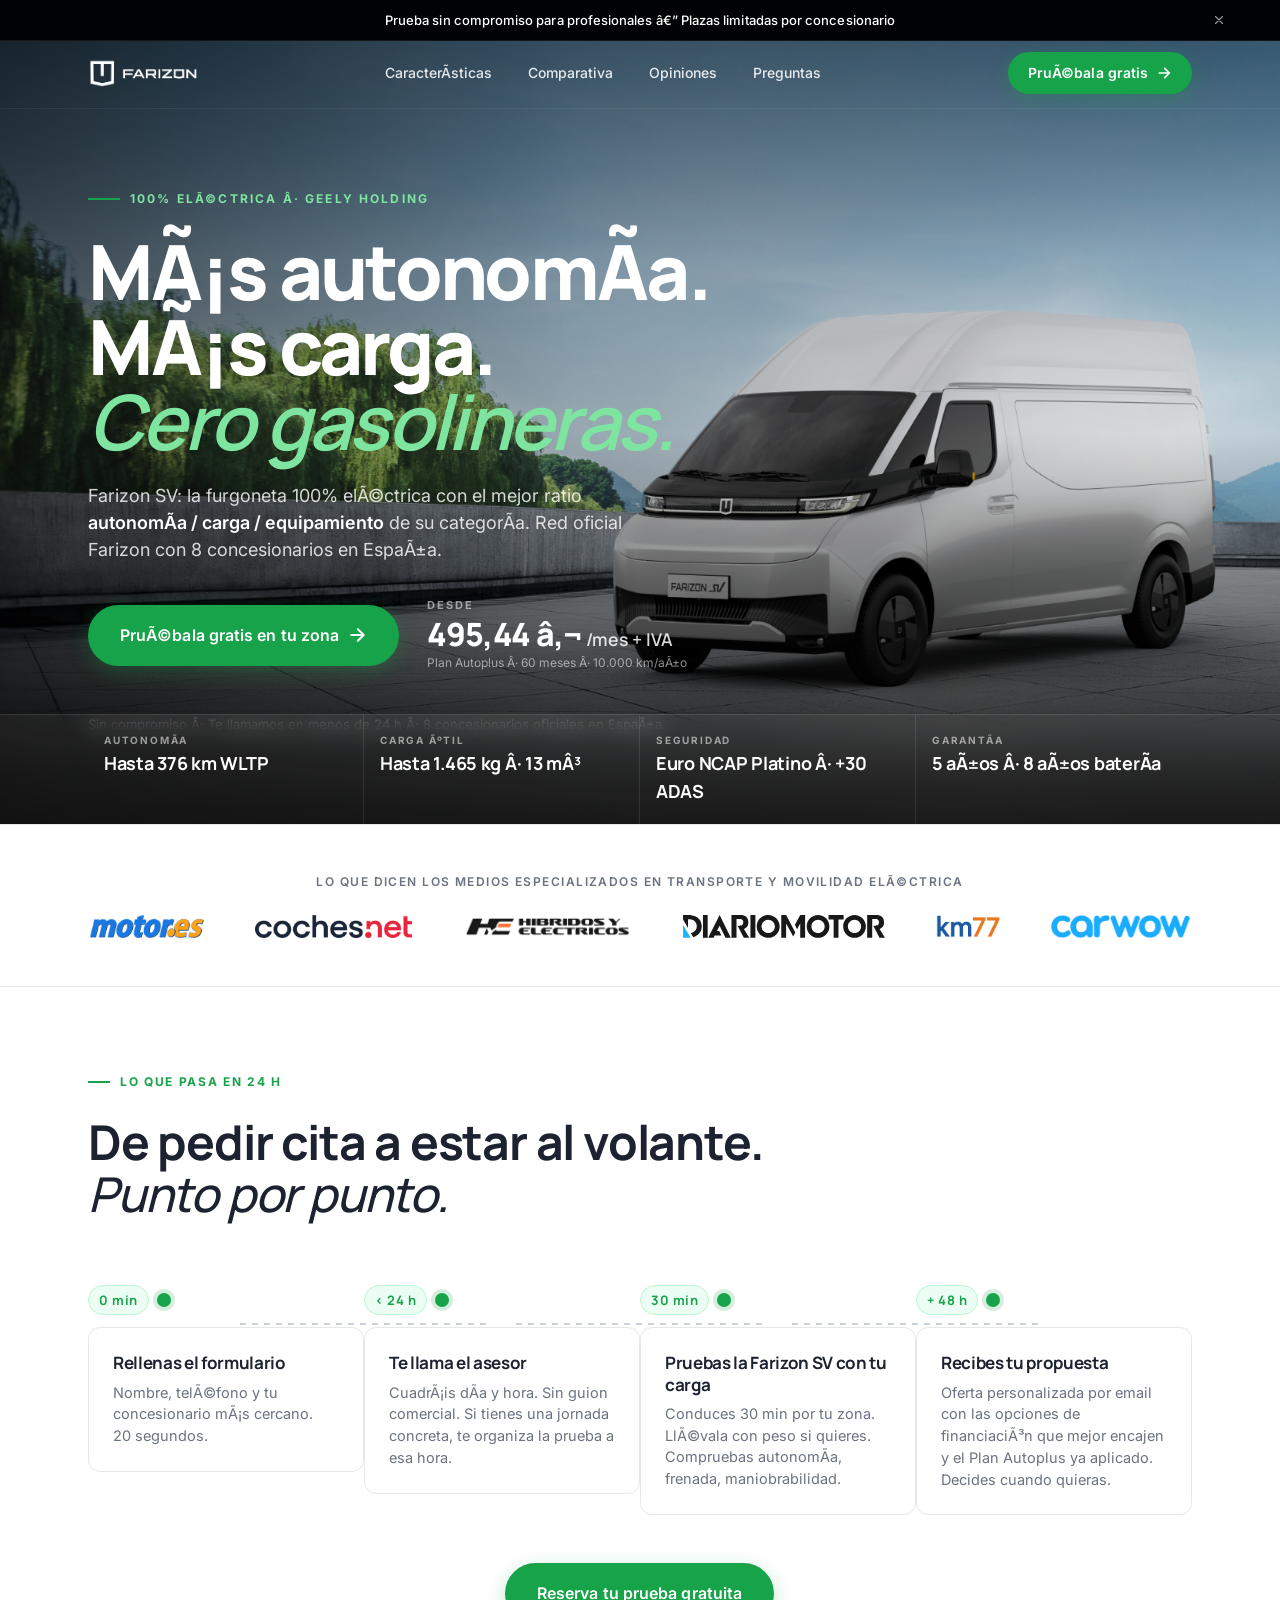
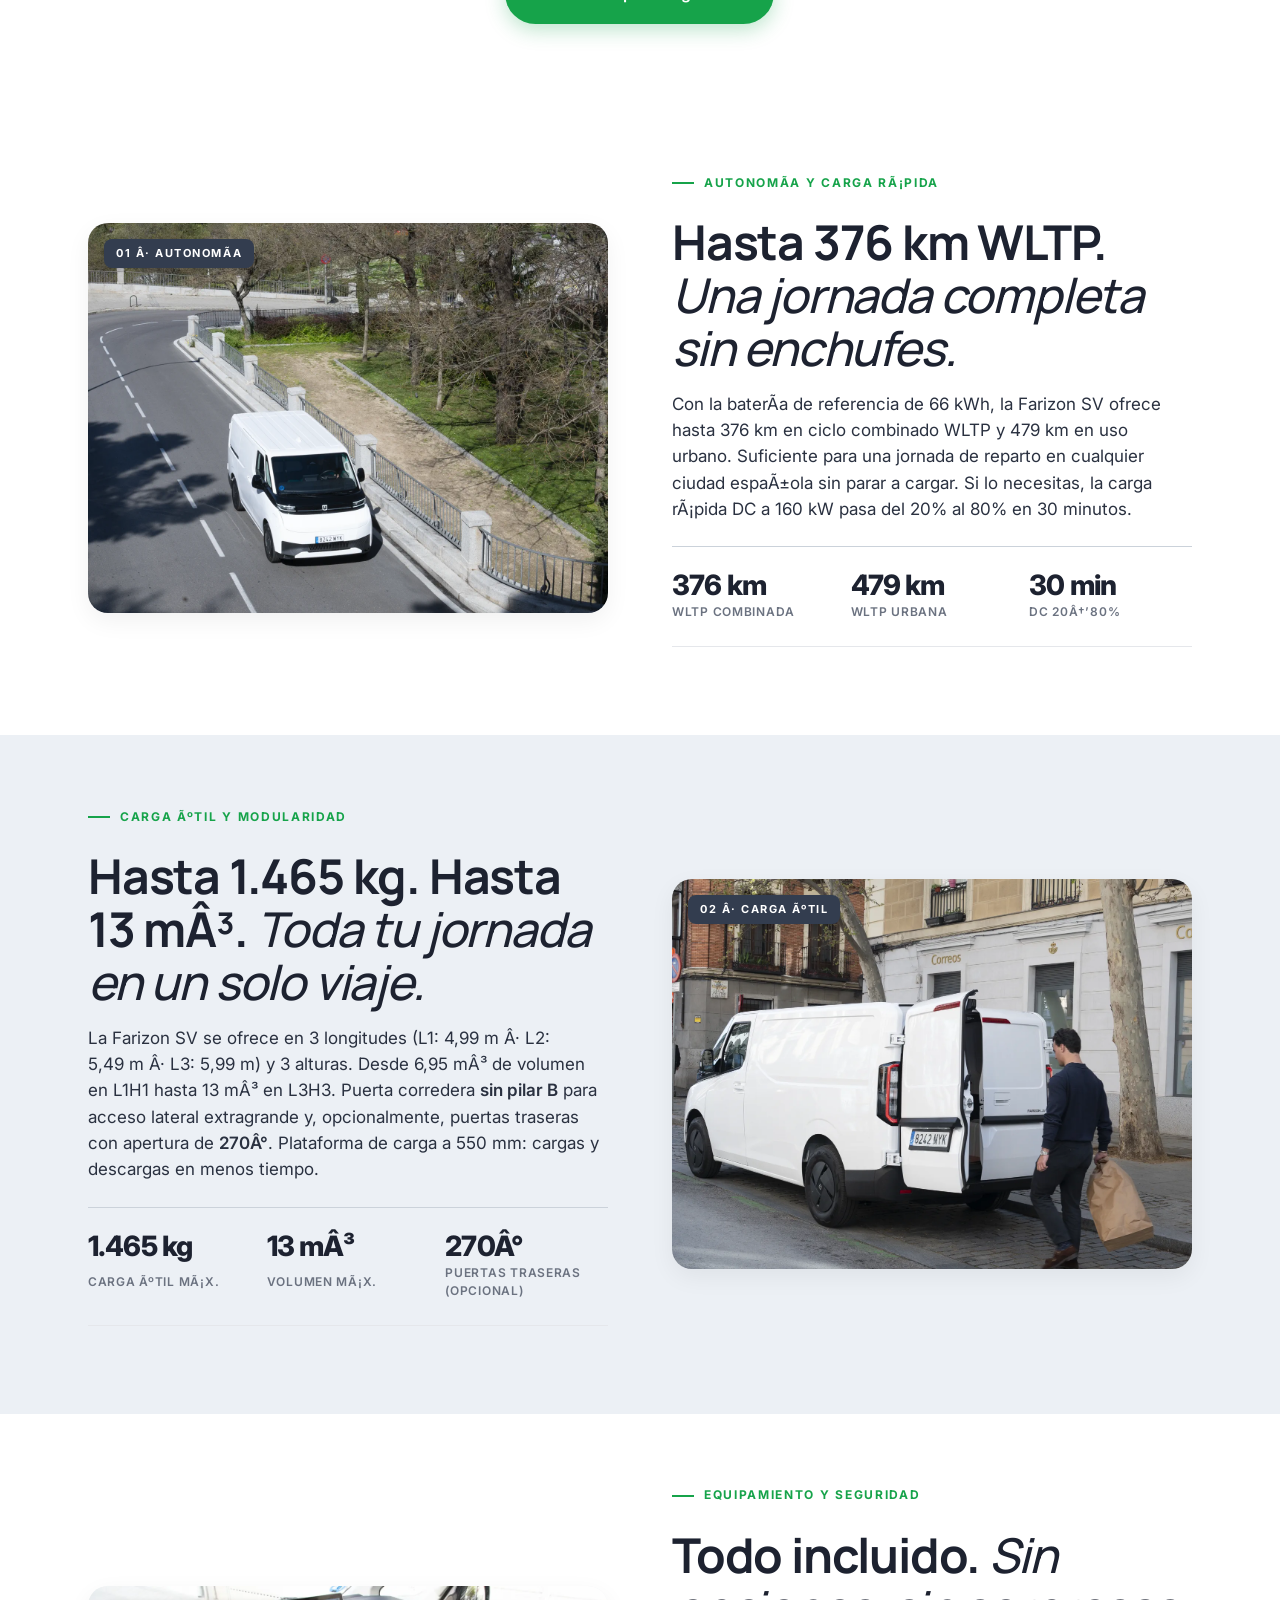
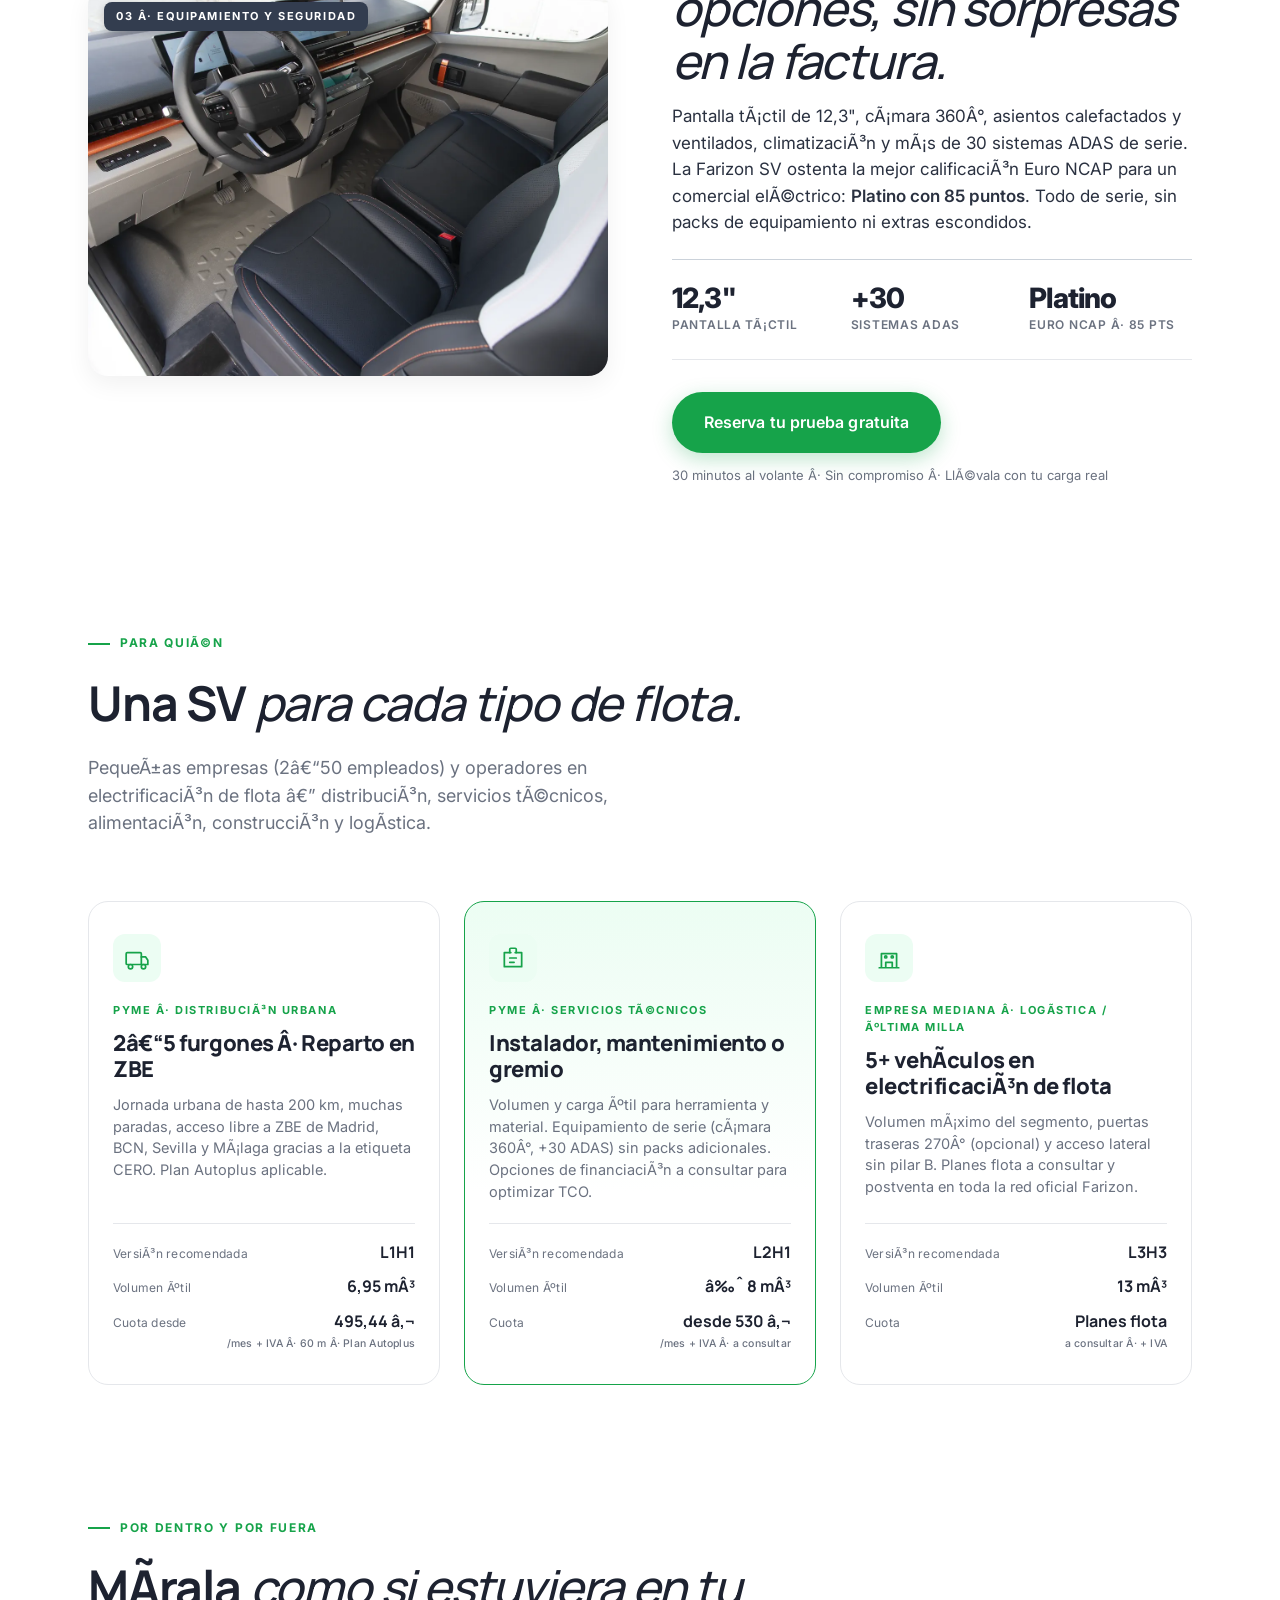
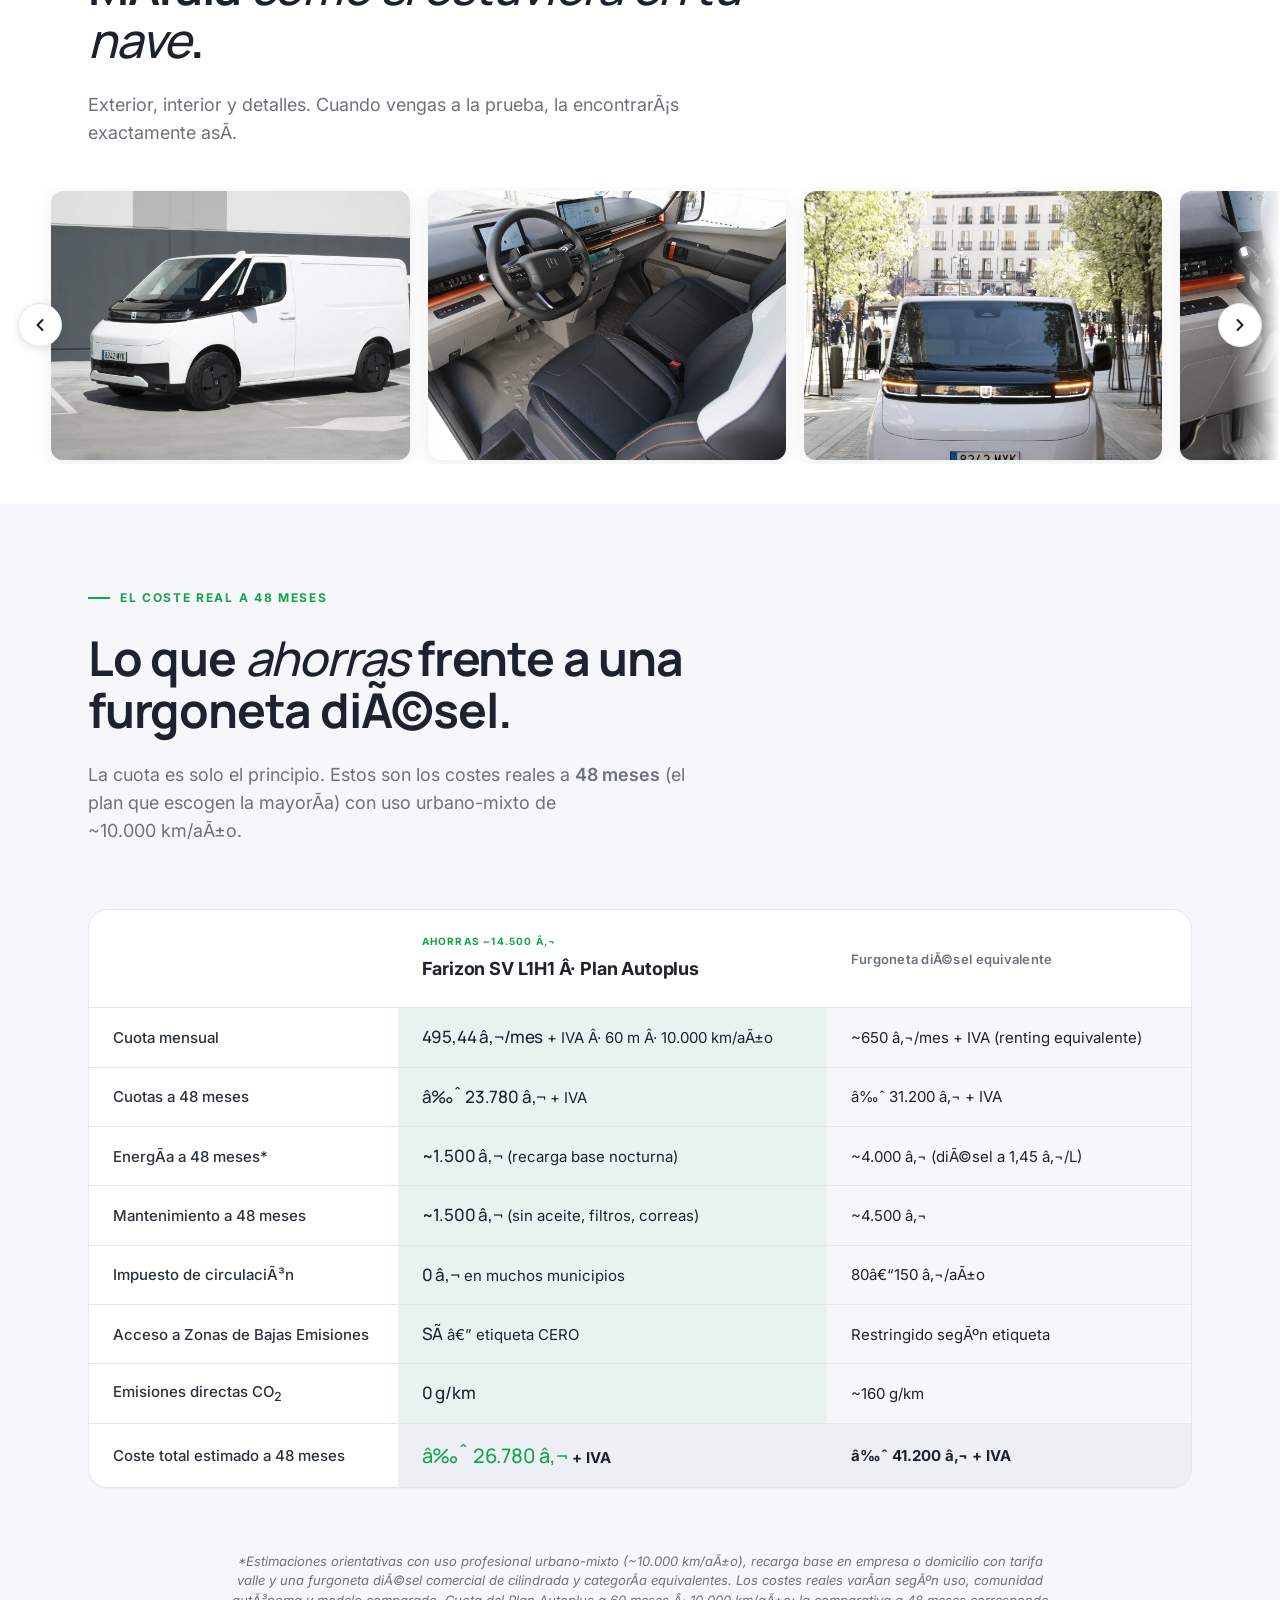
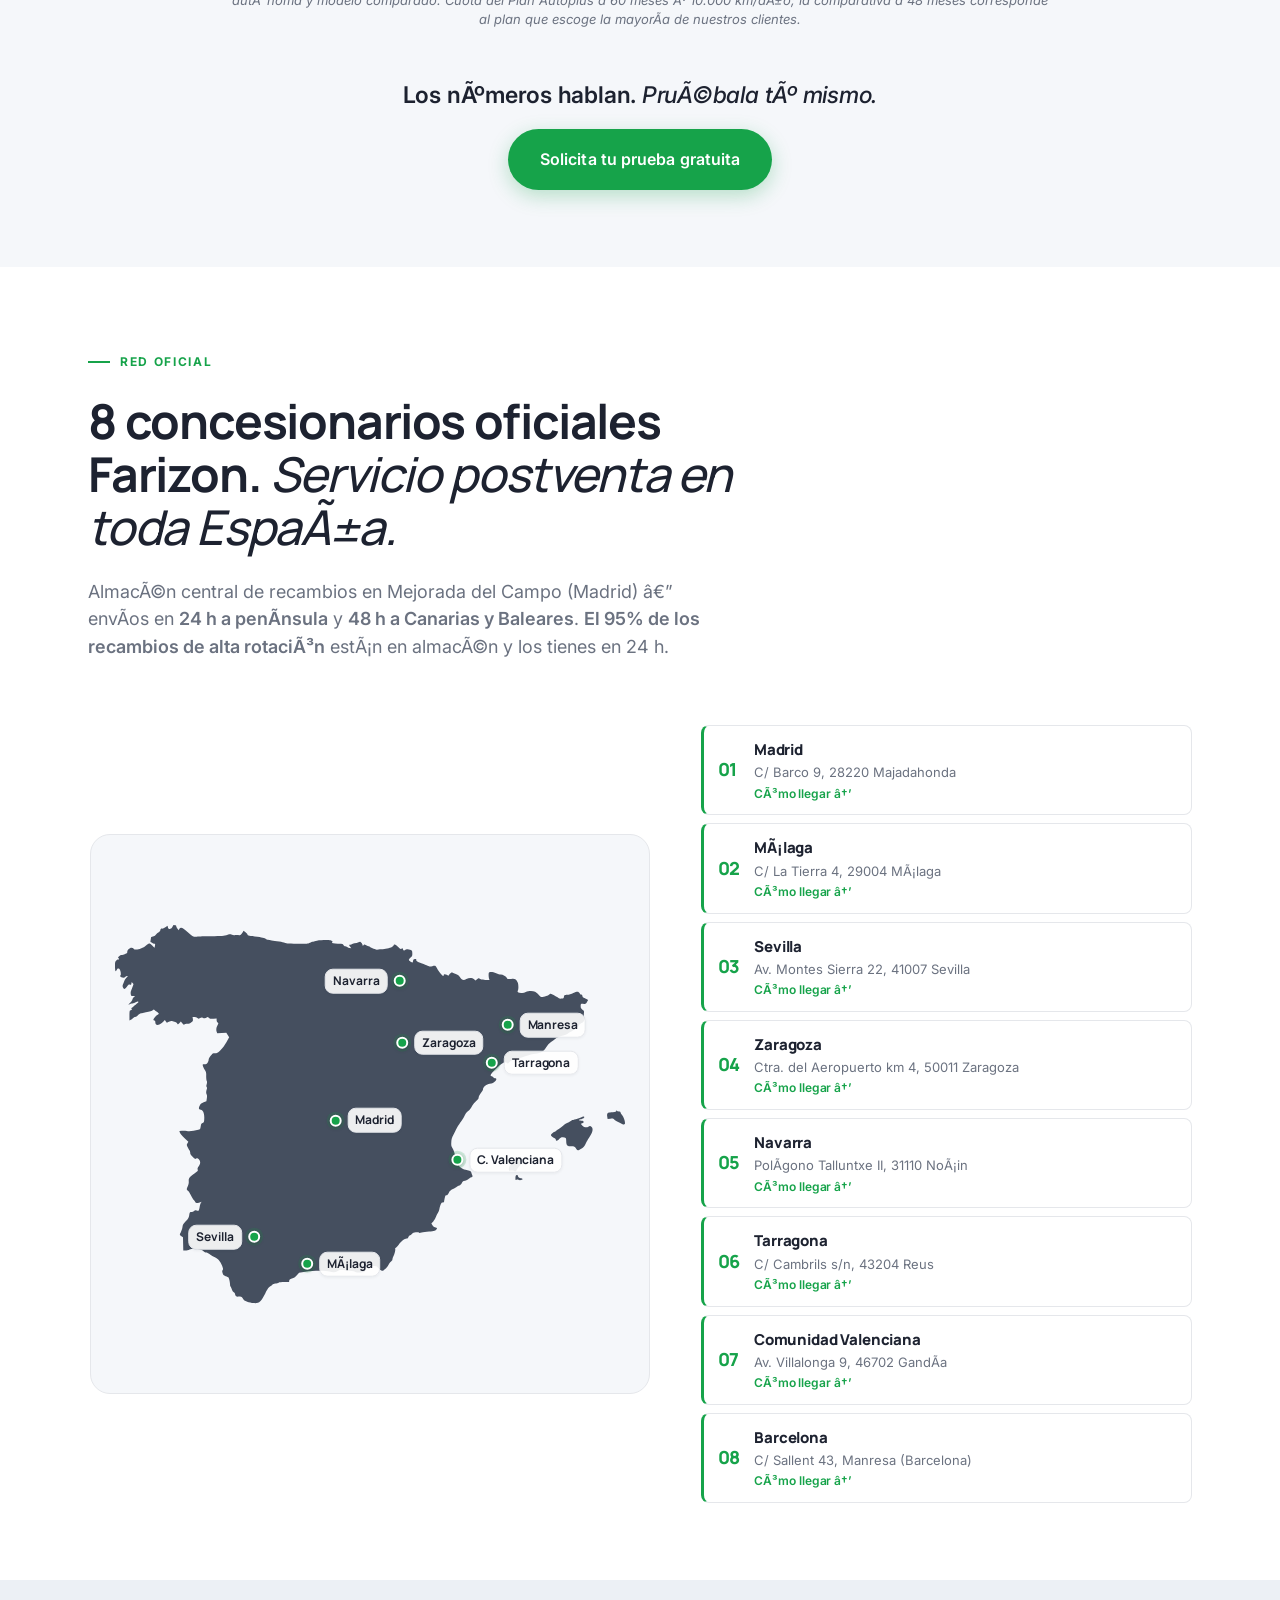
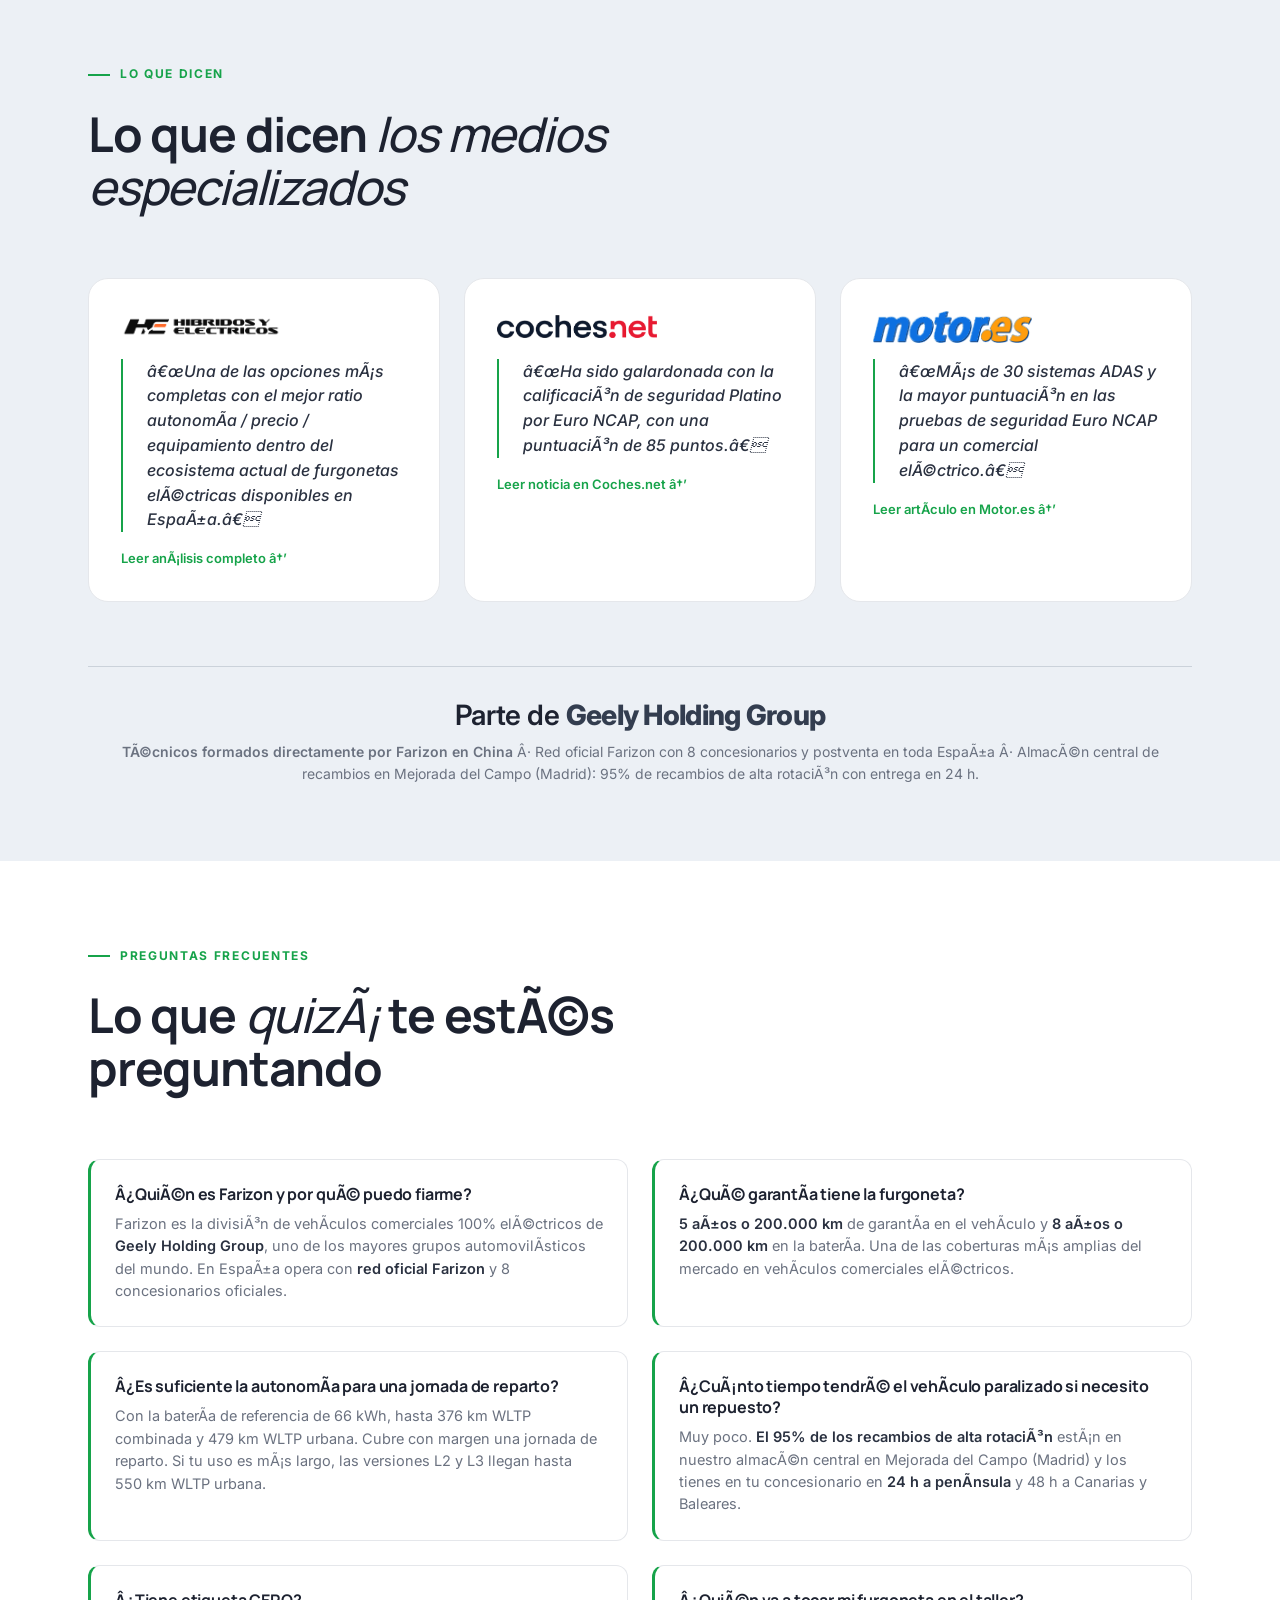
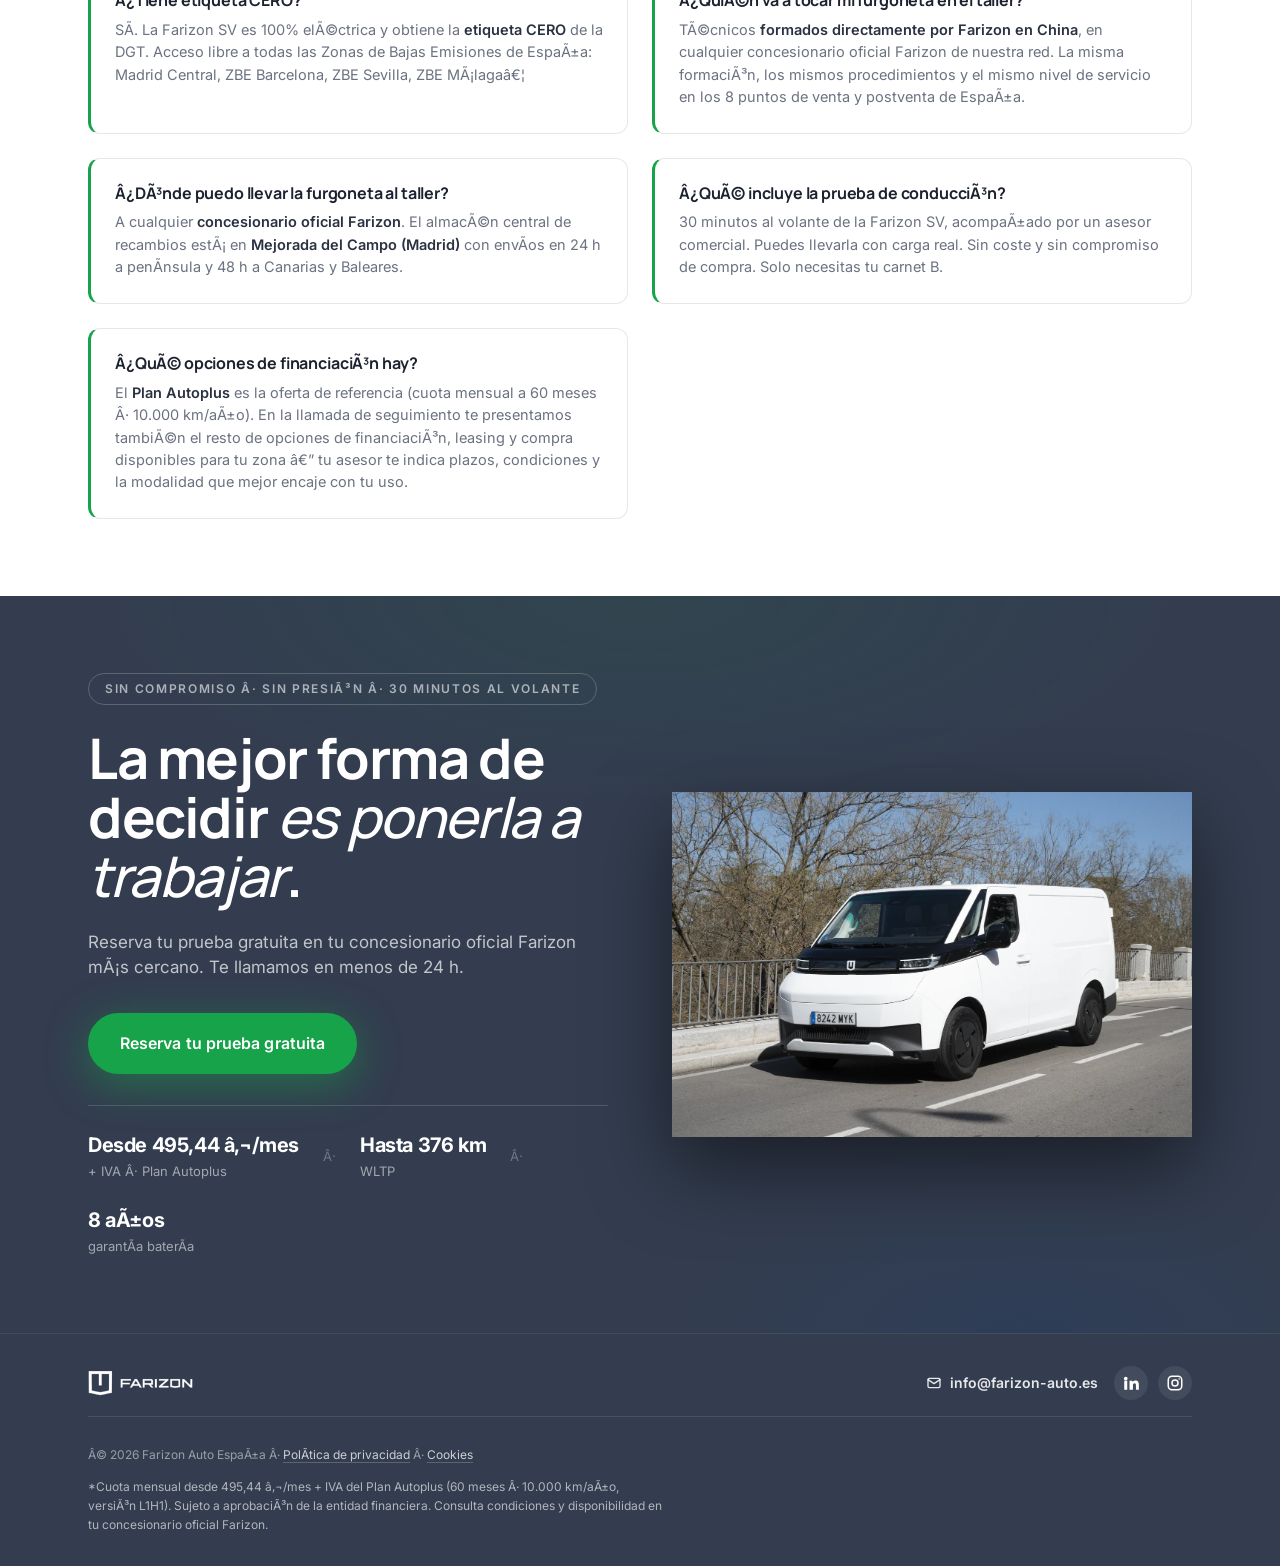
==== commit 8584bf0d: "Manresa: dirección real (C/ Sallent 43) en lista y pin del mapa" ====
--- a/index.html
+++ b/index.html
@@ -527,8 +527,8 @@
             <!-- Manresa (Full Traction): posición APROXIMADA — afinar con ?edit=1 -->
             <button class="coverage__pin" type="button" style="left: 84%; top: 32.5%" data-pos="right"
                     data-city="Barcelona" data-name="Concesionario oficial Farizon Manresa (Full Traction)"
-                    data-addr="Full Traction, Manresa (Barcelona)"
-                    data-gmaps="https://www.google.com/maps/dir/?api=1&destination=Full+Traction%2C+Manresa%2C+Barcelona"
+                    data-addr="C/ Sallent 43, Manresa (Barcelona)"
+                    data-gmaps="https://www.google.com/maps/dir/?api=1&destination=C%2F+Sallent+43%2C+Manresa%2C+Barcelona"
                     aria-label="Manresa (Barcelona) · Concesionario oficial Farizon · Cómo llegar">
               <span class="coverage__pin-dot"></span><span class="coverage__pin-label">Manresa</span>
             </button>
@@ -566,7 +566,7 @@
             </li>
             <li class="coverage-dealer">
               <span class="coverage-dealer__city">Barcelona</span>
-              <a class="coverage-dealer__addr" href="https://www.google.com/maps/dir/?api=1&destination=Full+Traction%2C+Manresa%2C+Barcelona" target="_blank" rel="noopener">Full Traction, Manresa (Barcelona) <span class="coverage-dealer__gmaps">Cómo llegar →</span></a>
+              <a class="coverage-dealer__addr" href="https://www.google.com/maps/dir/?api=1&destination=C%2F+Sallent+43%2C+Manresa%2C+Barcelona" target="_blank" rel="noopener">C/ Sallent 43, Manresa (Barcelona) <span class="coverage-dealer__gmaps">Cómo llegar →</span></a>
             </li>
           </ol>
         </div>
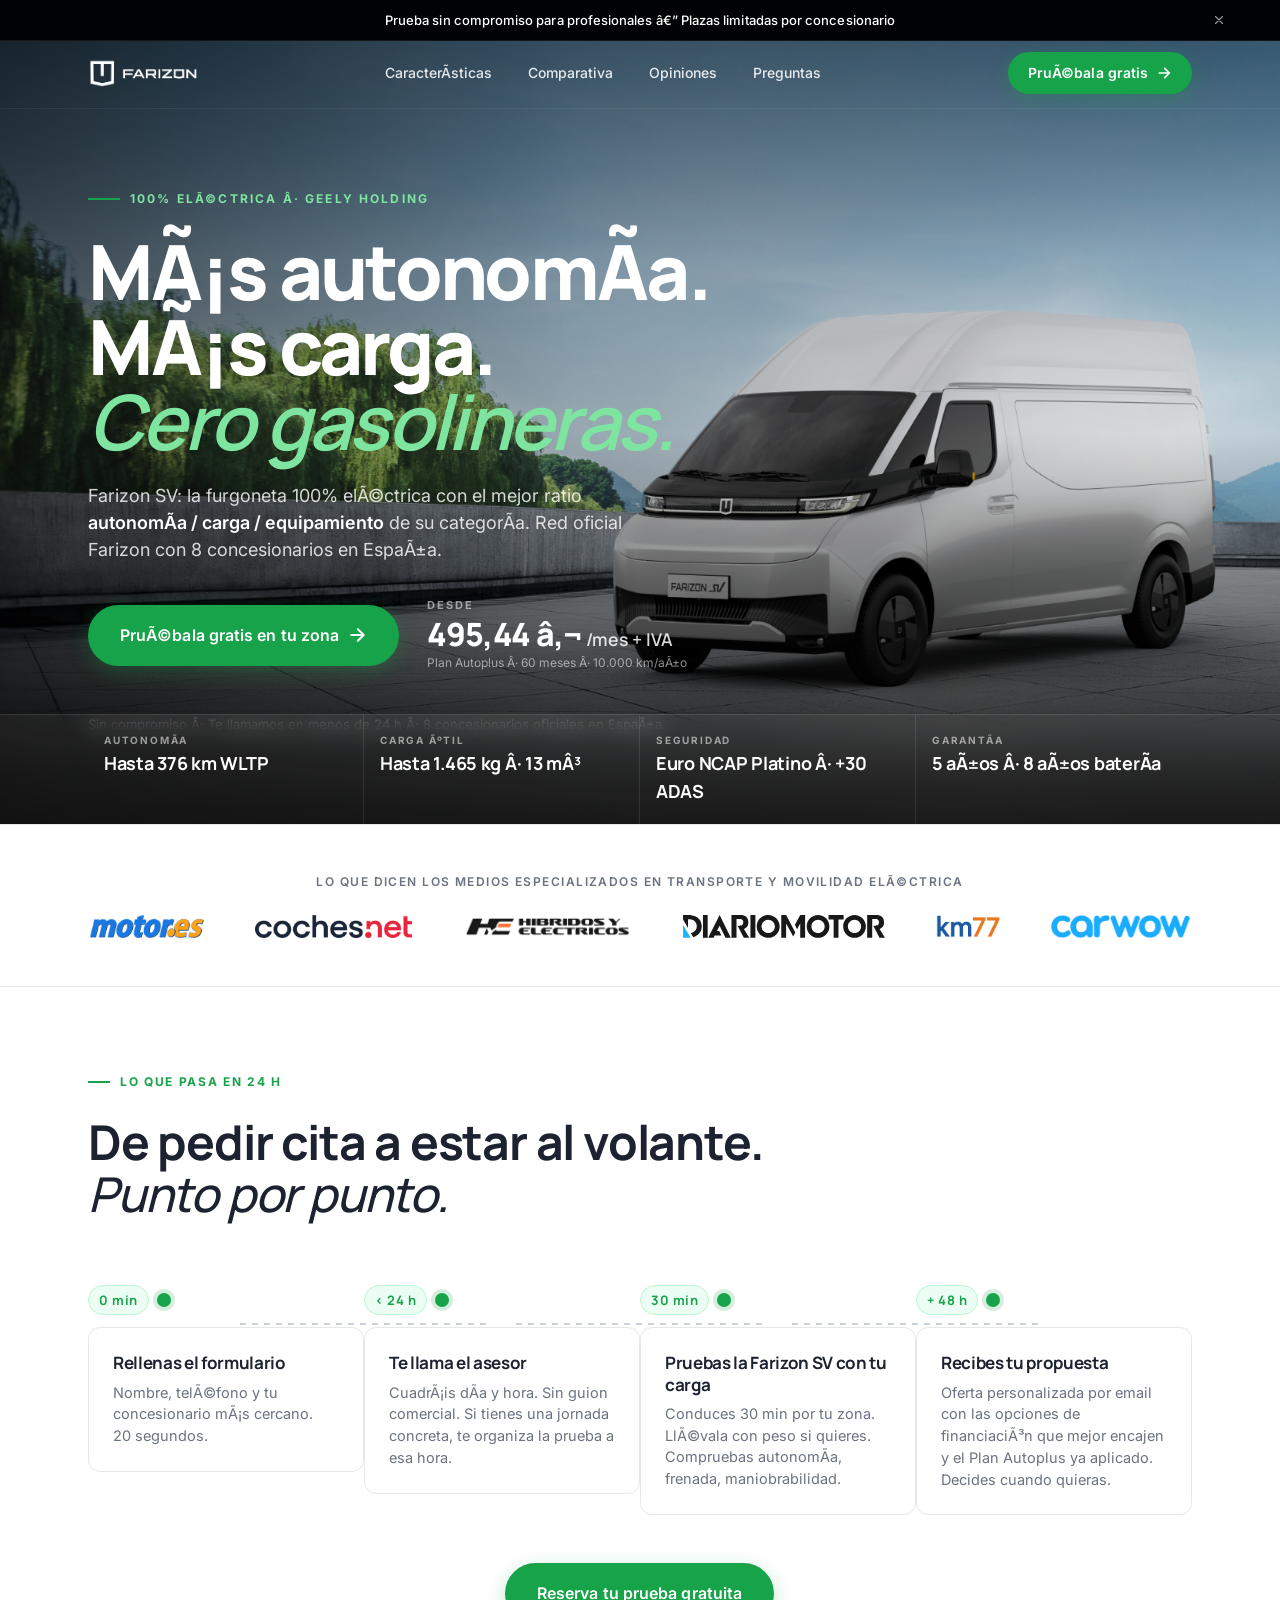
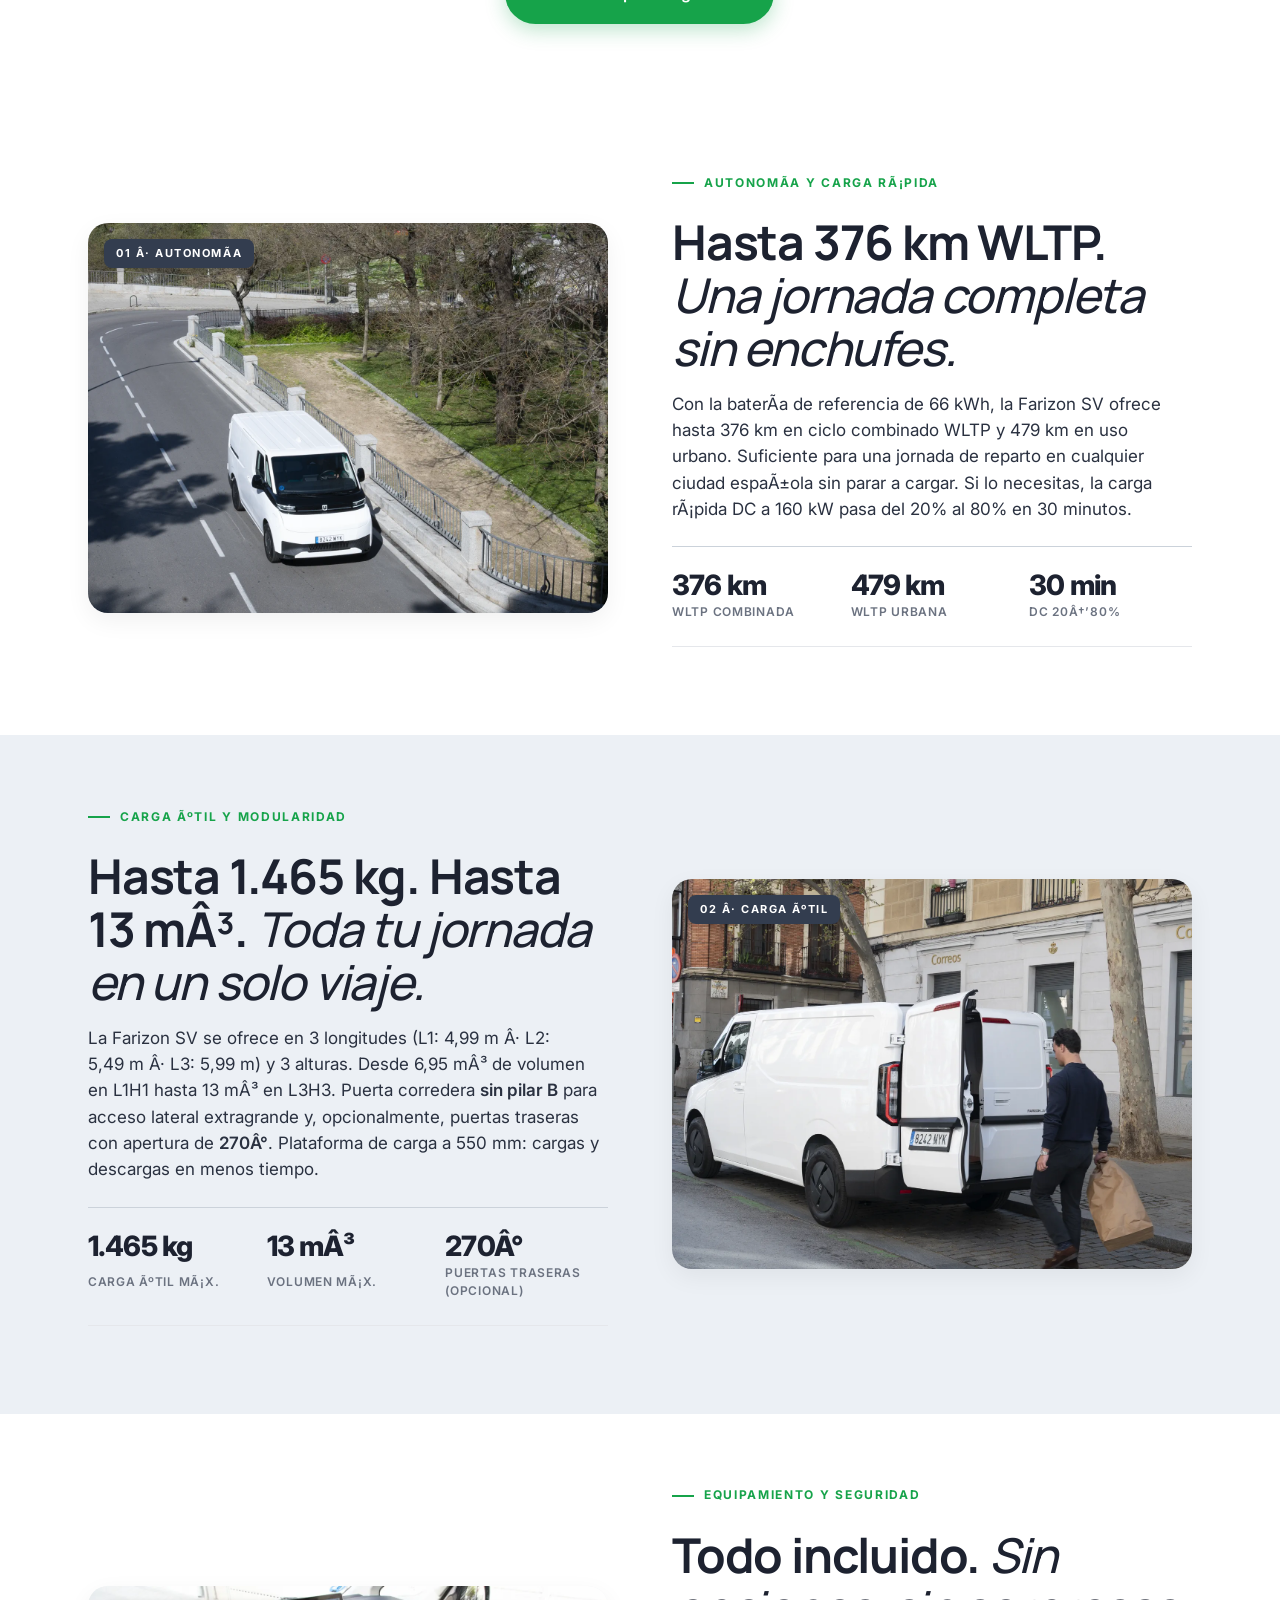
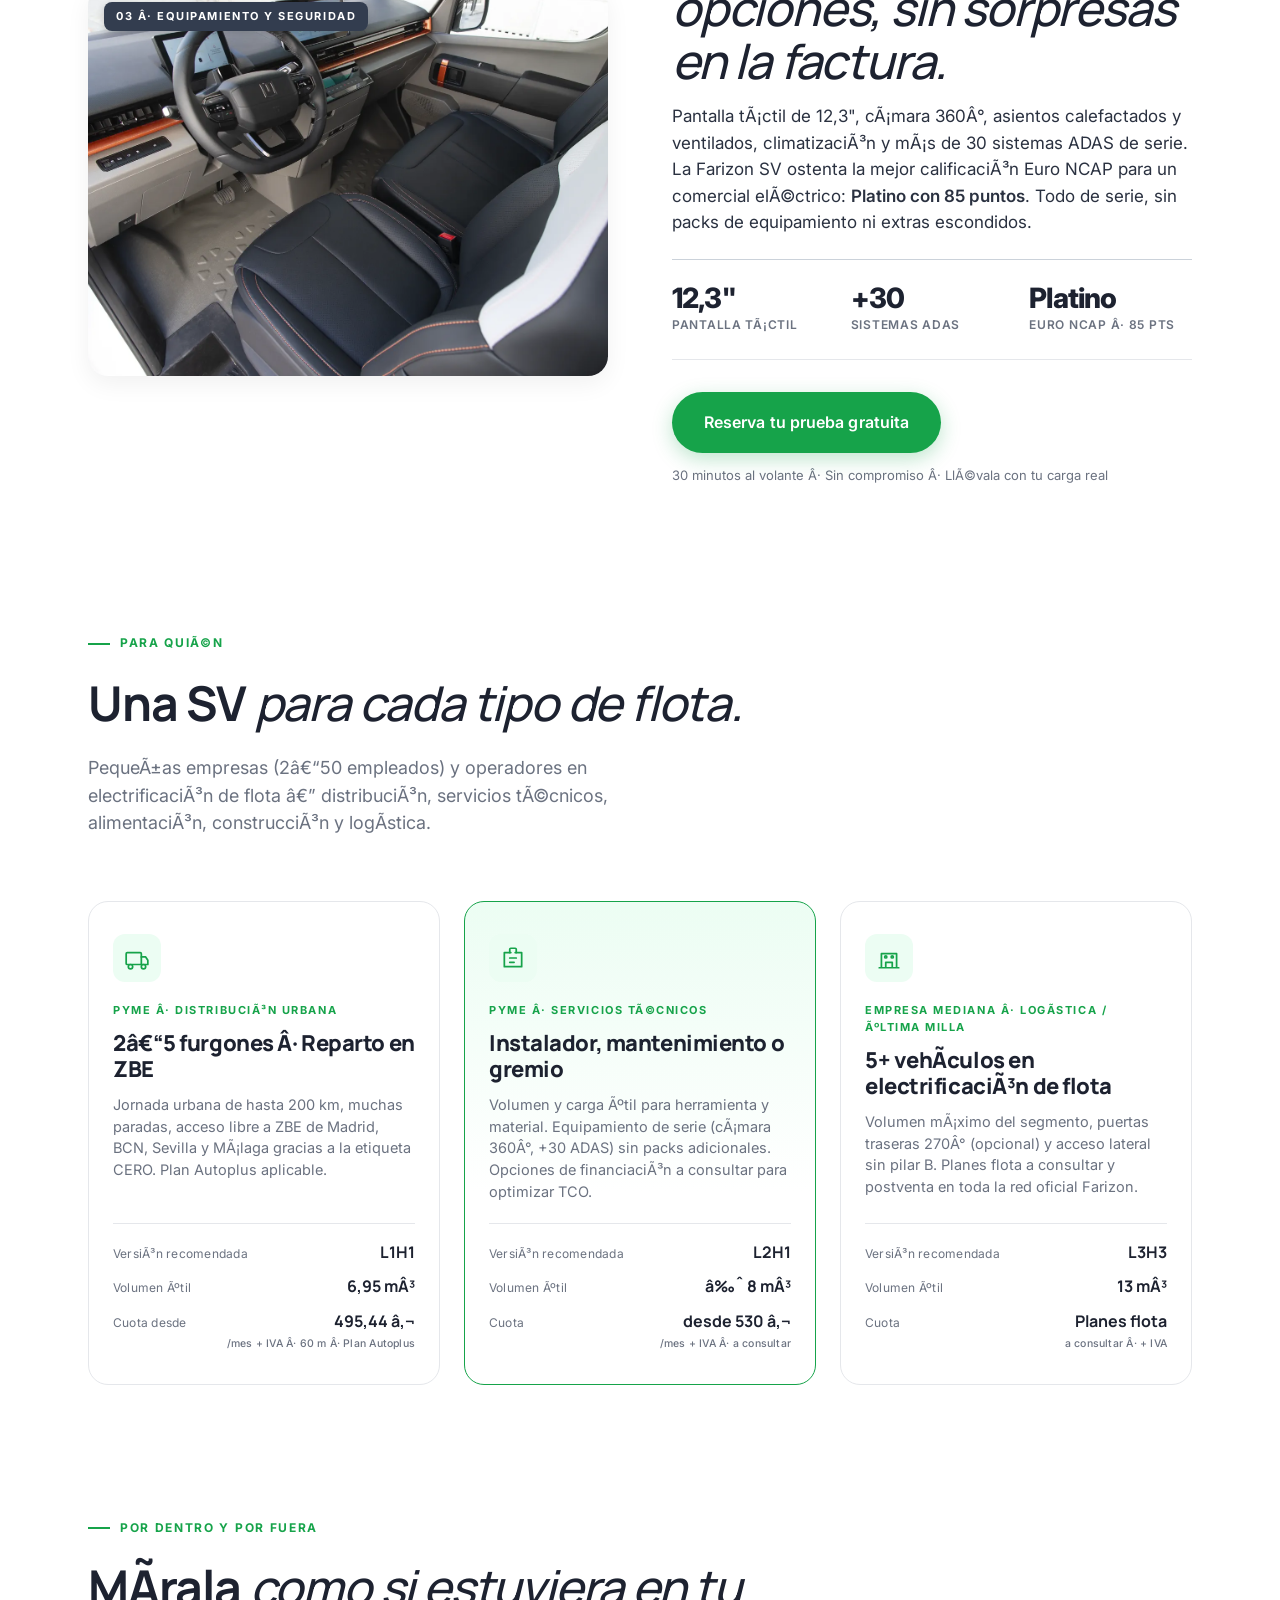
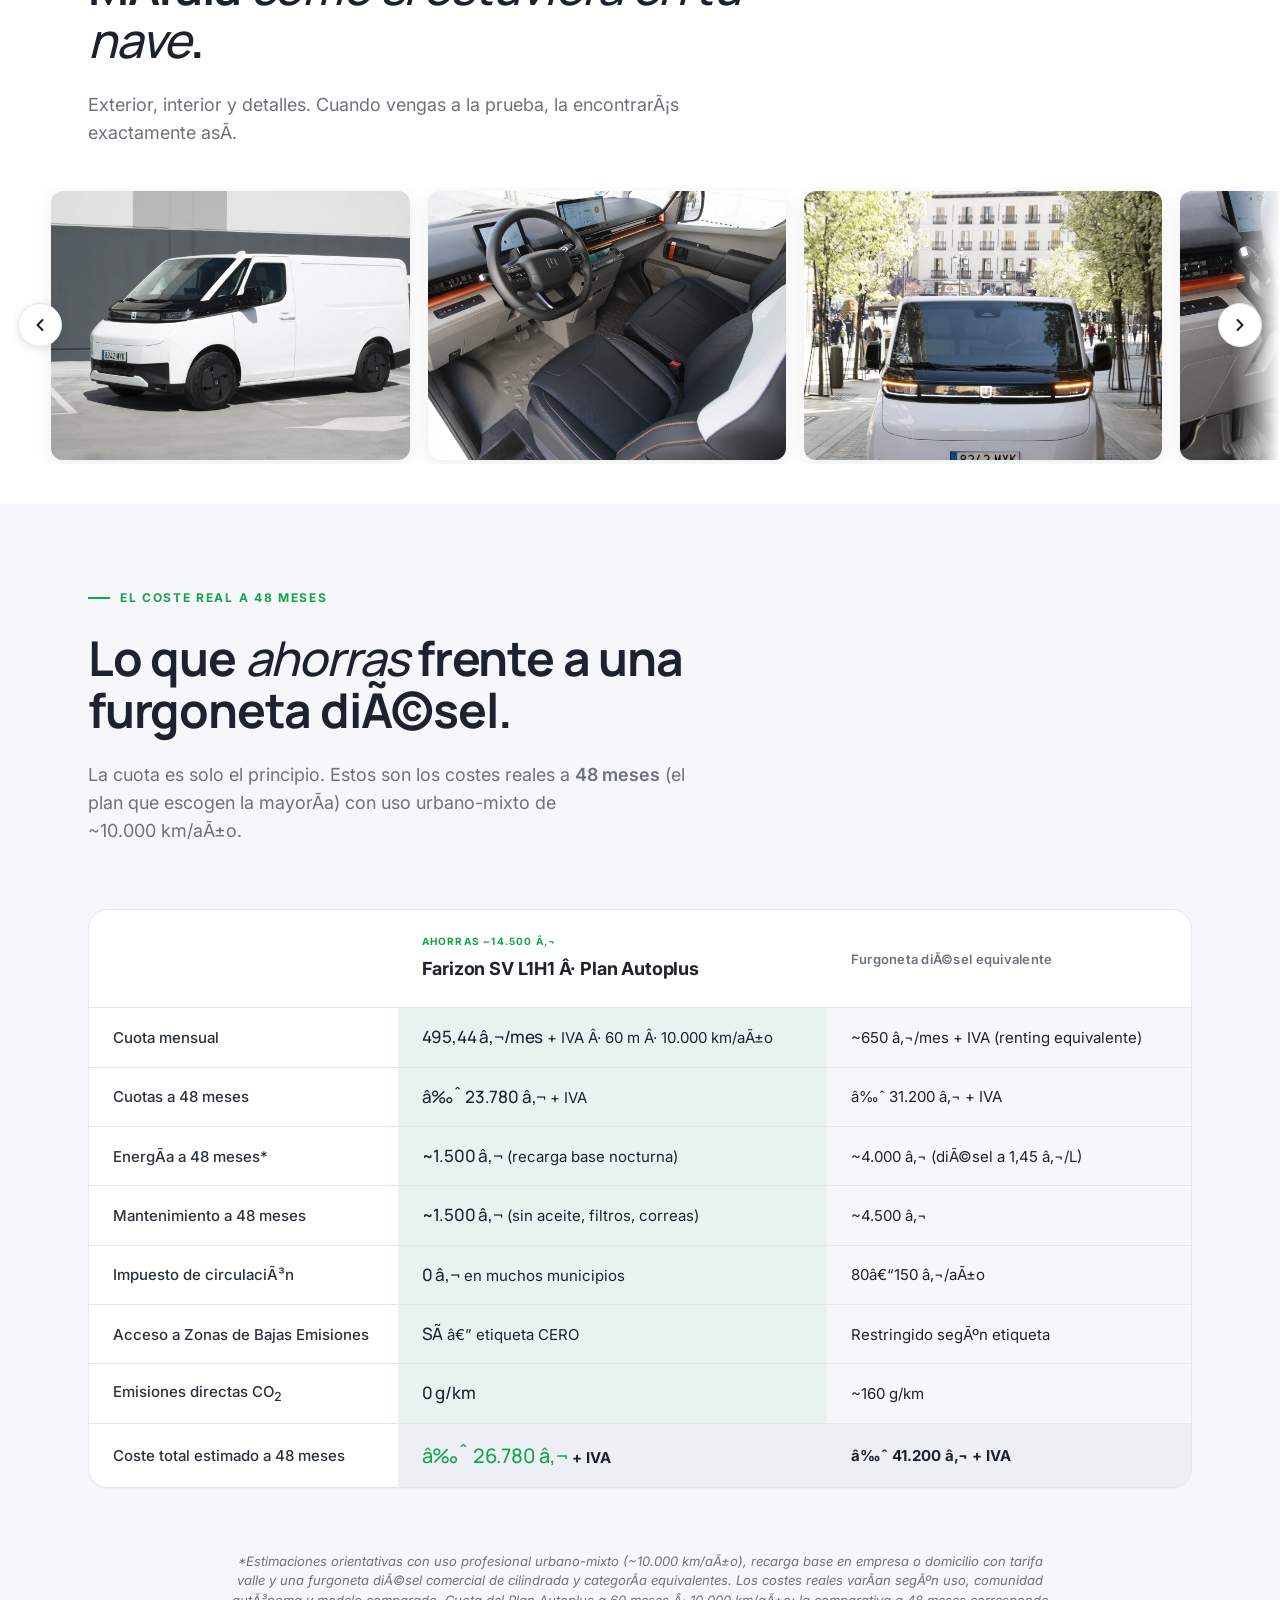
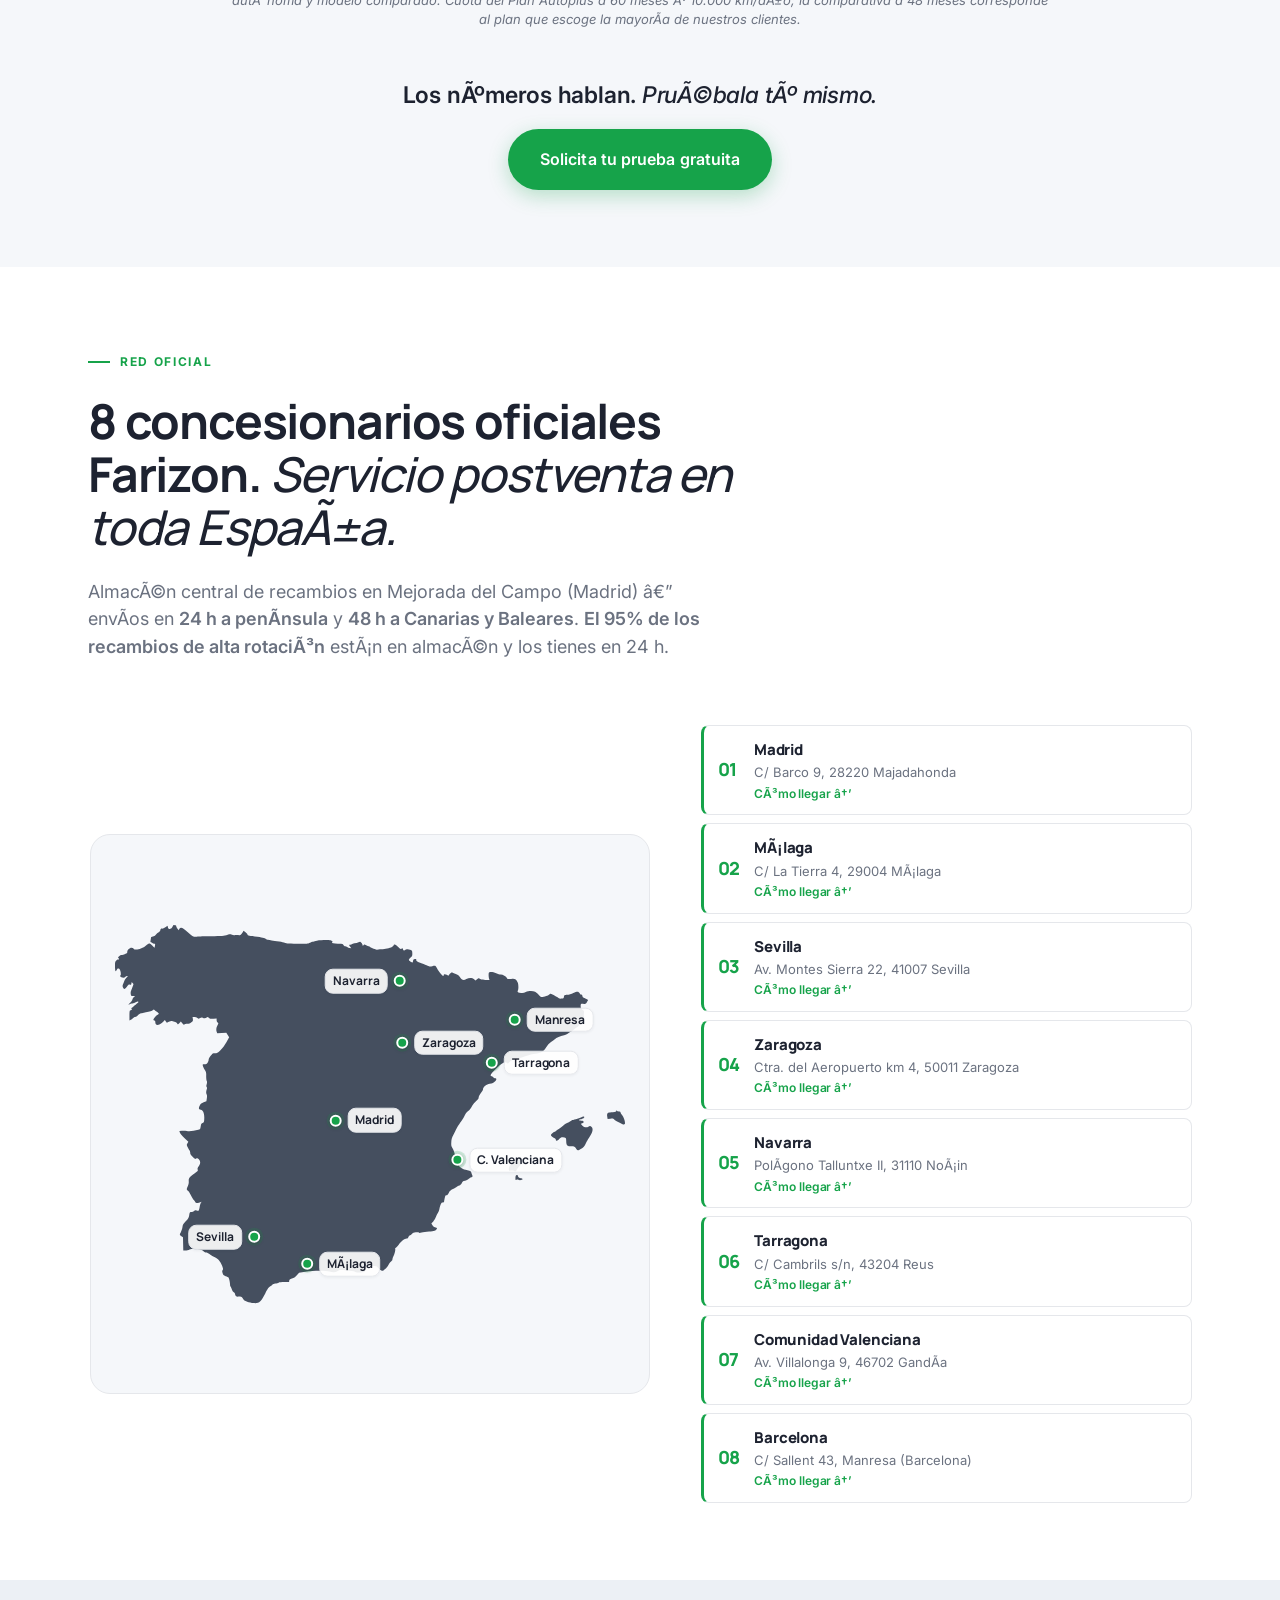
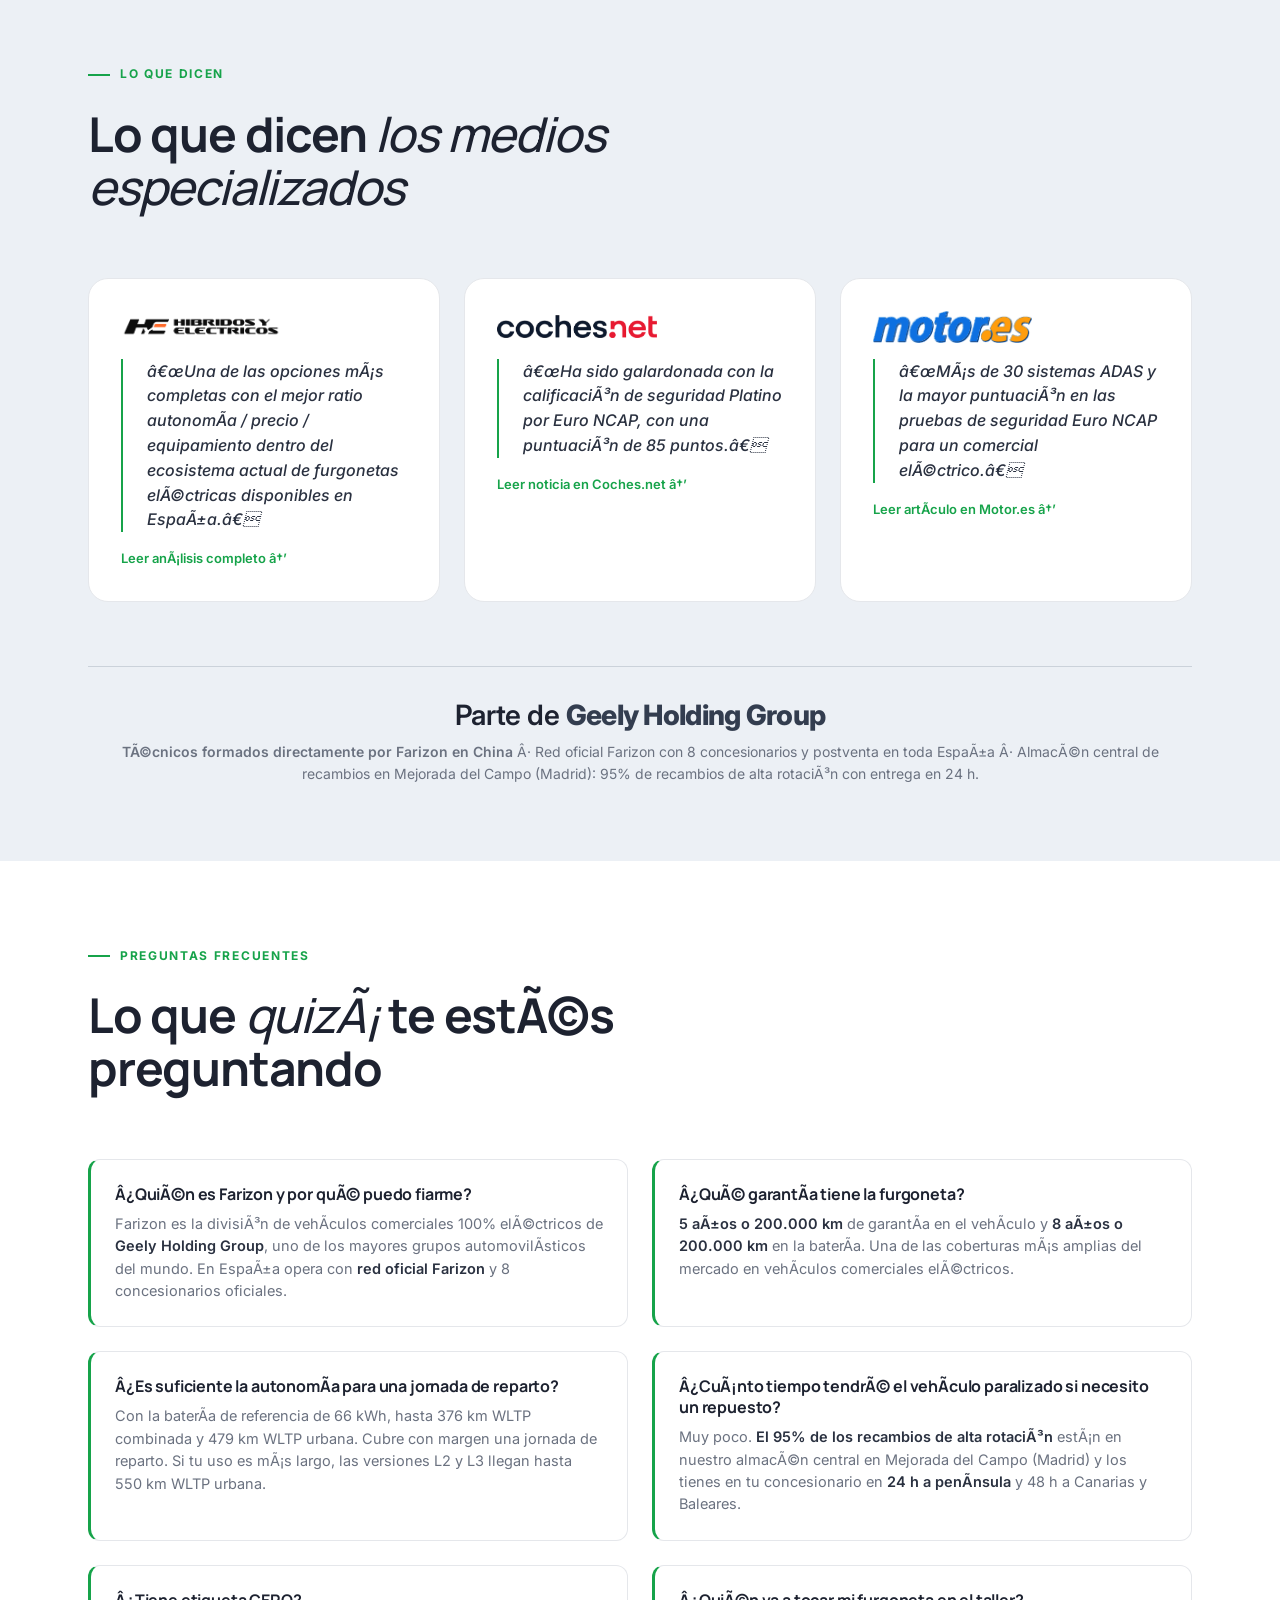
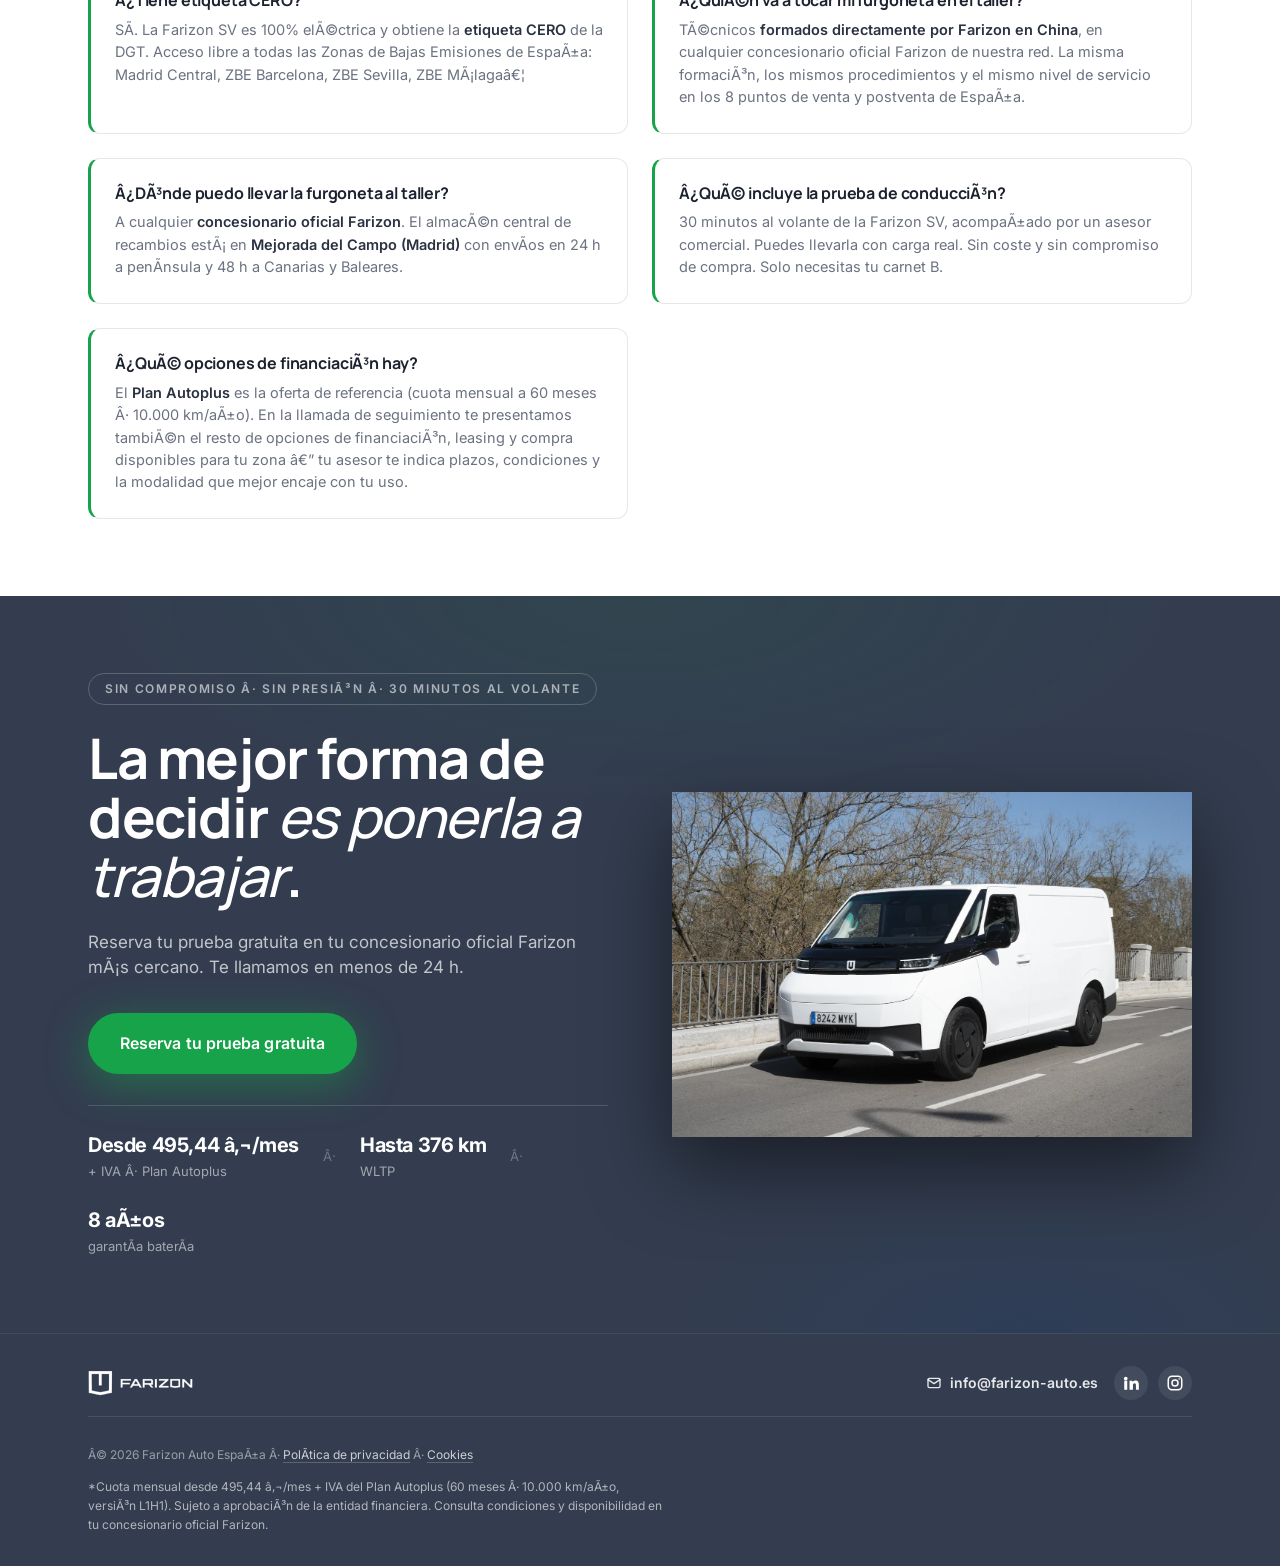
==== commit ceafd5de: "Manresa: posición final del pin (left 85.4% / top 31.5%)" ====
--- a/index.html
+++ b/index.html
@@ -524,8 +524,8 @@
                     aria-label="Comunidad Valenciana · Concesionario oficial Farizon · Cómo llegar">
               <span class="coverage__pin-dot"></span><span class="coverage__pin-label">C. Valenciana</span>
             </button>
-            <!-- Manresa (Full Traction): posición APROXIMADA — afinar con ?edit=1 -->
-            <button class="coverage__pin" type="button" style="left: 84%; top: 32.5%" data-pos="right"
+            <!-- Manresa (Full Traction): posición ajustada con ?edit=1 -->
+            <button class="coverage__pin" type="button" style="left: 85.4%; top: 31.5%" data-pos="right"
                     data-city="Barcelona" data-name="Concesionario oficial Farizon Manresa (Full Traction)"
                     data-addr="C/ Sallent 43, Manresa (Barcelona)"
                     data-gmaps="https://www.google.com/maps/dir/?api=1&destination=C%2F+Sallent+43%2C+Manresa%2C+Barcelona"
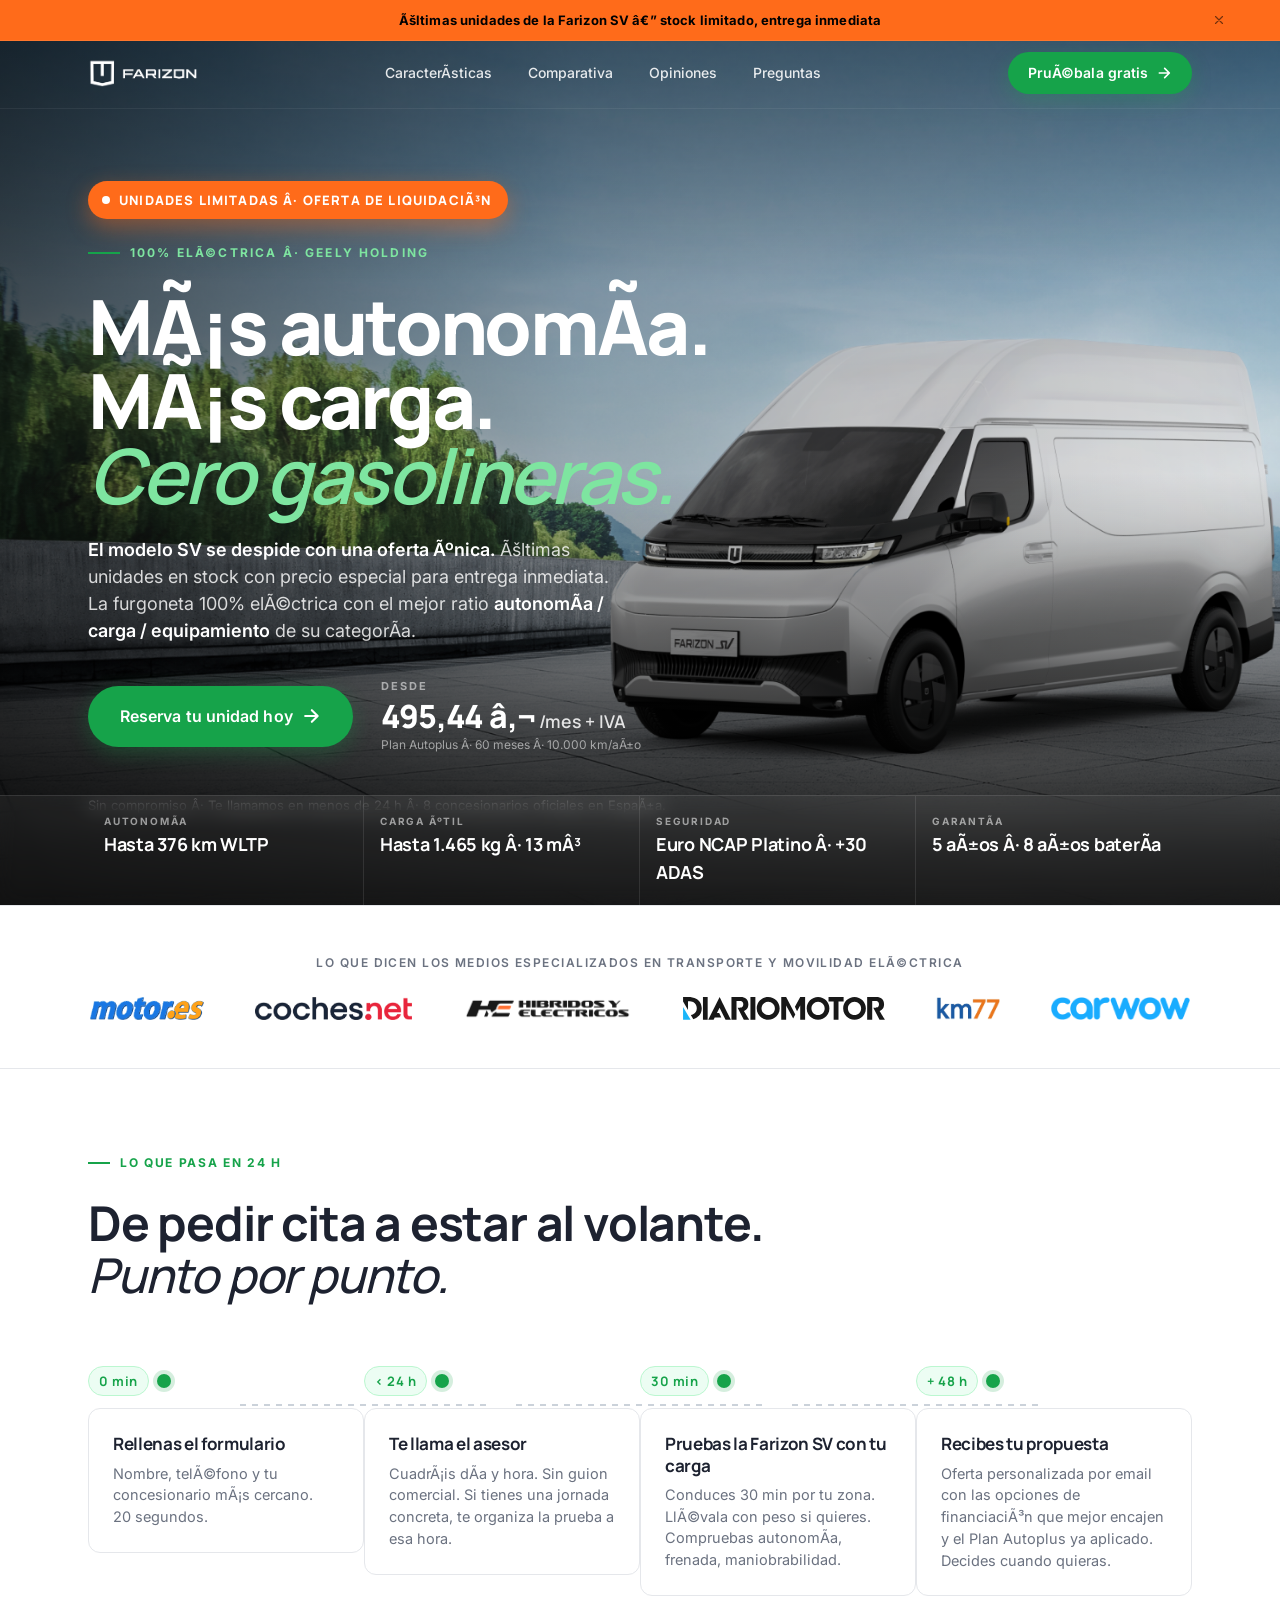
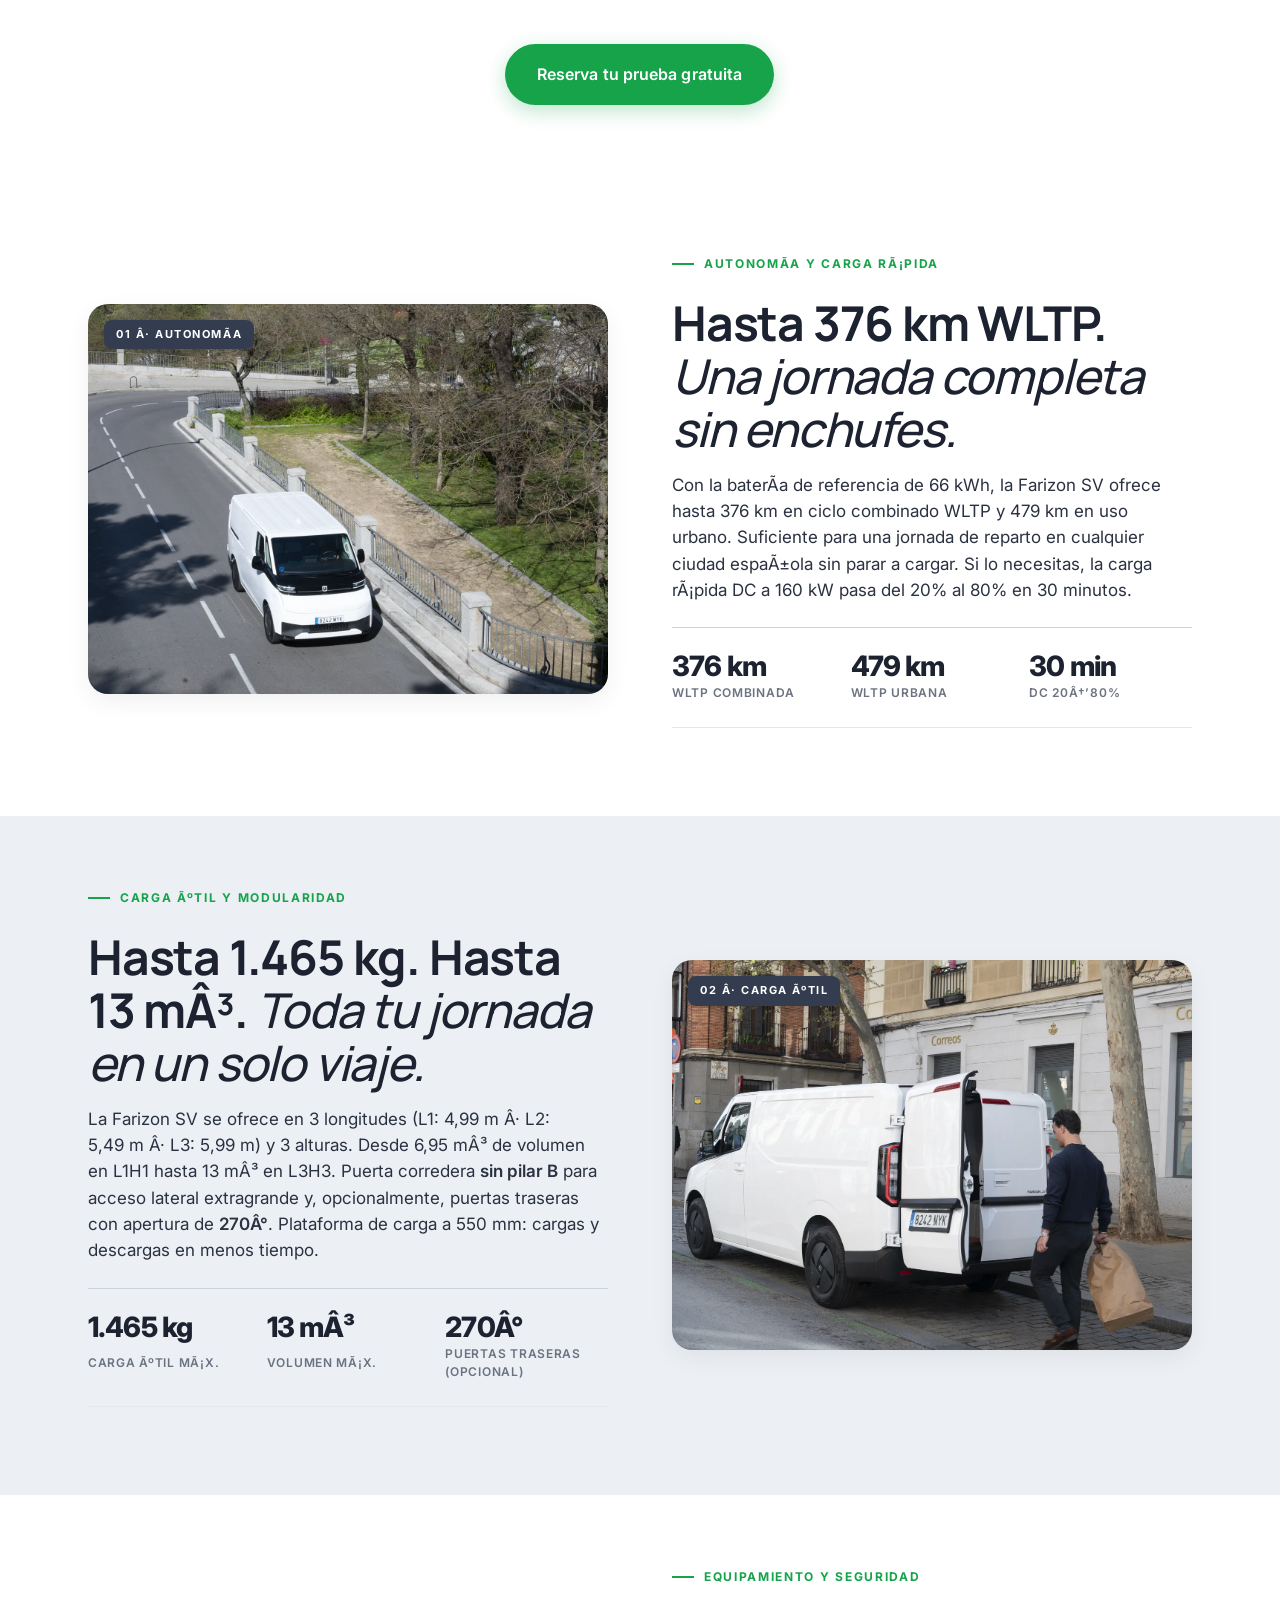
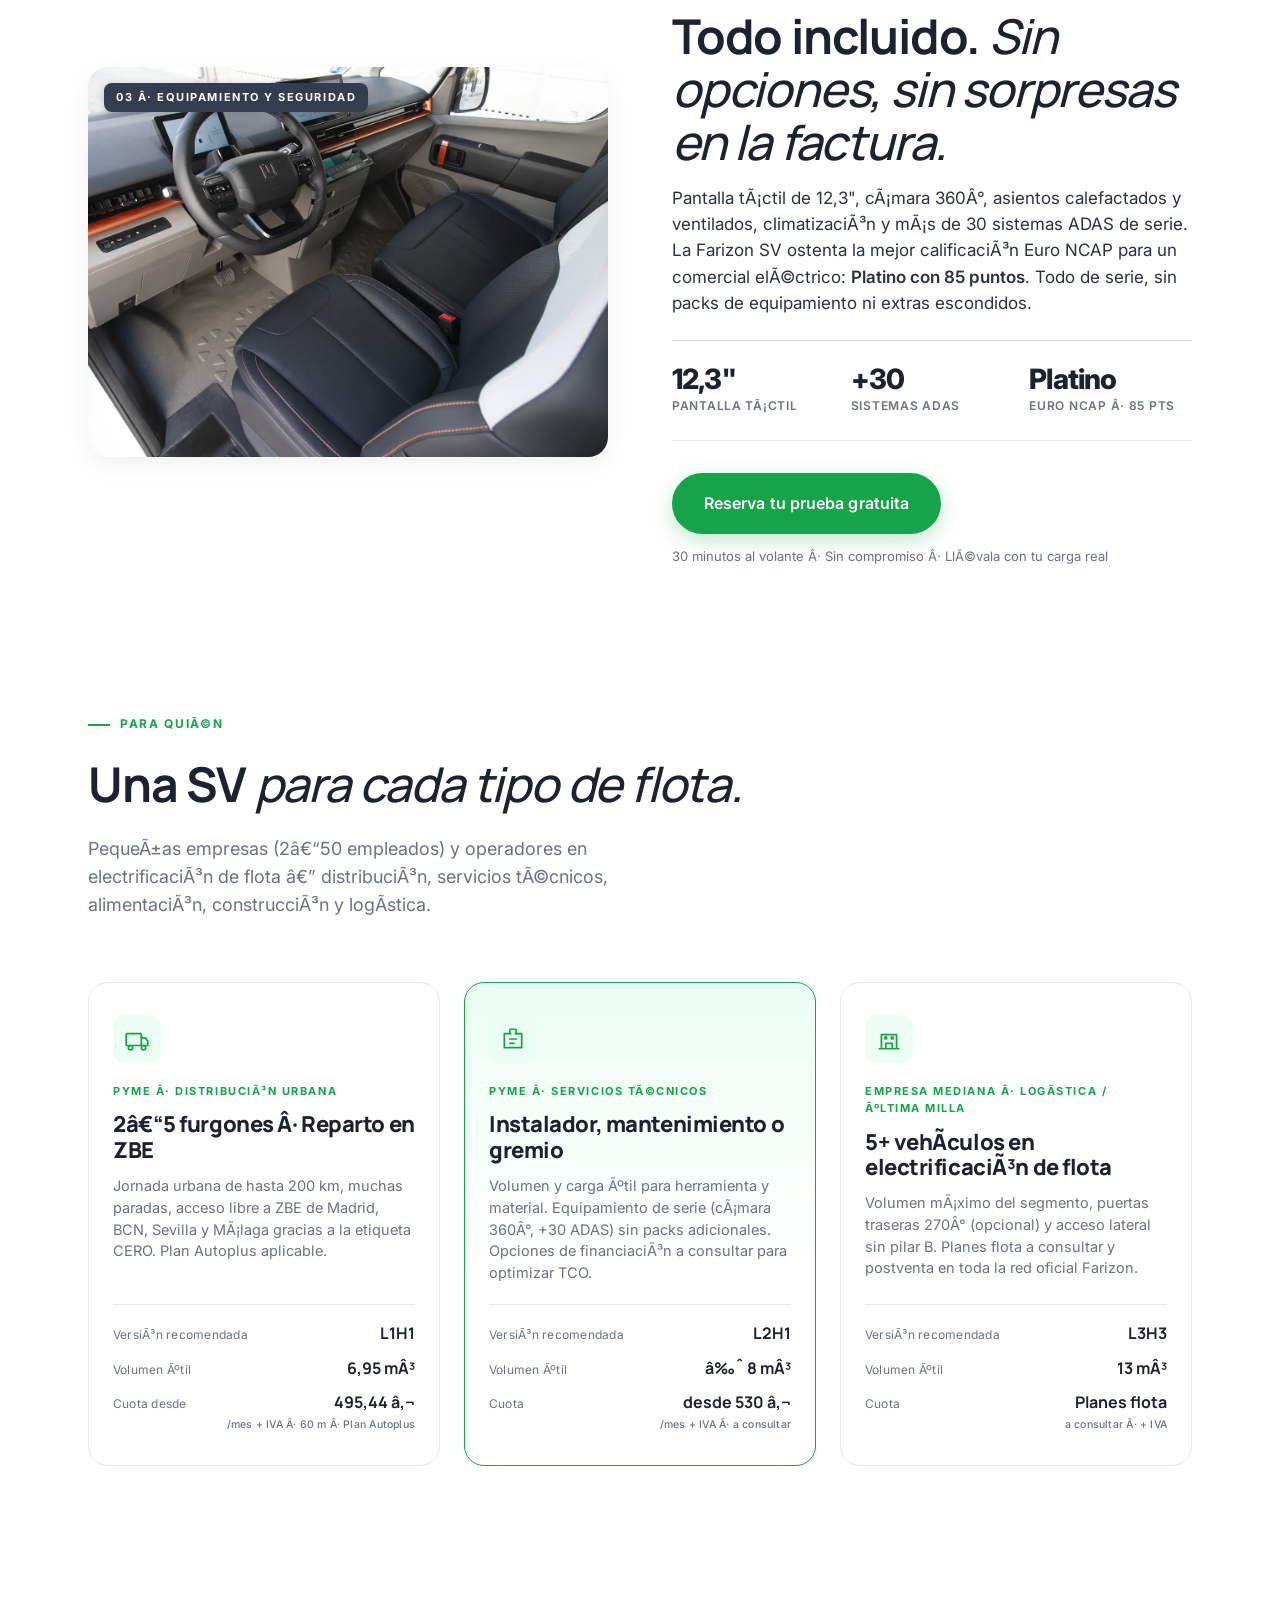
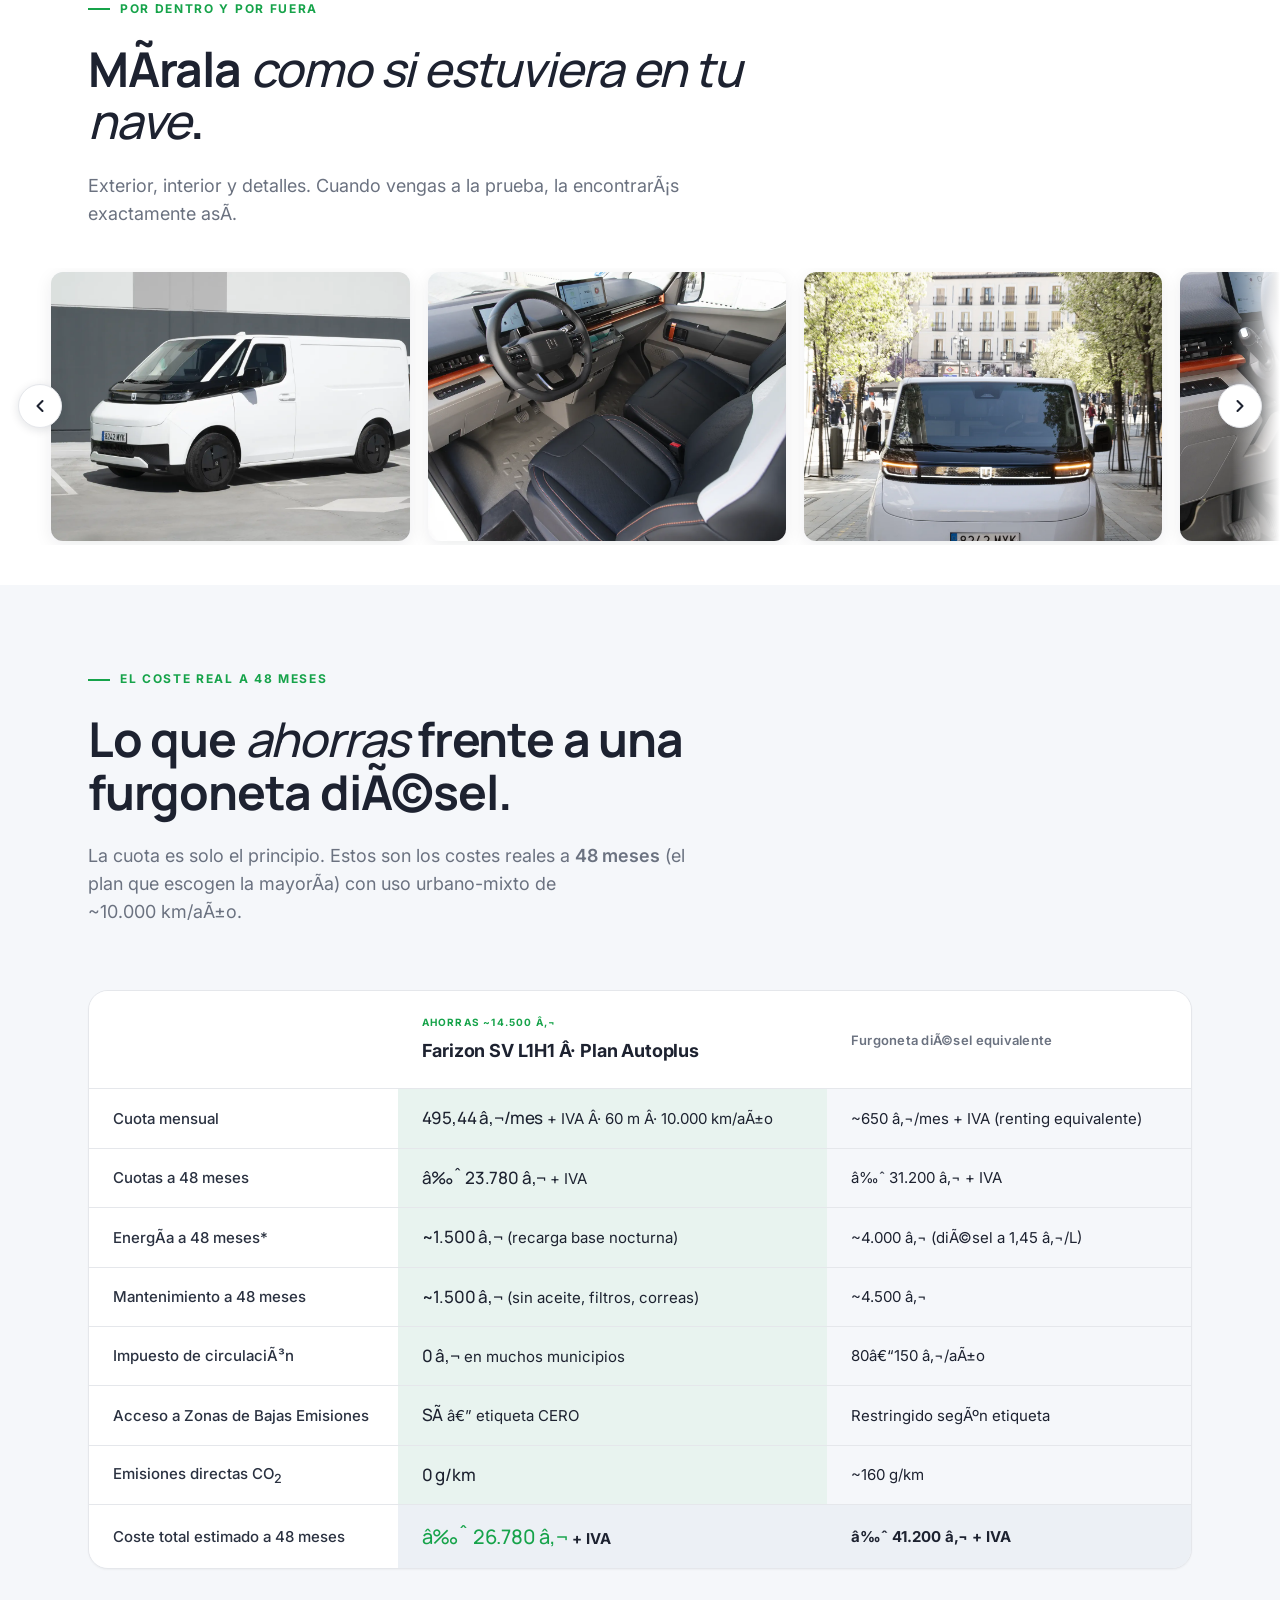
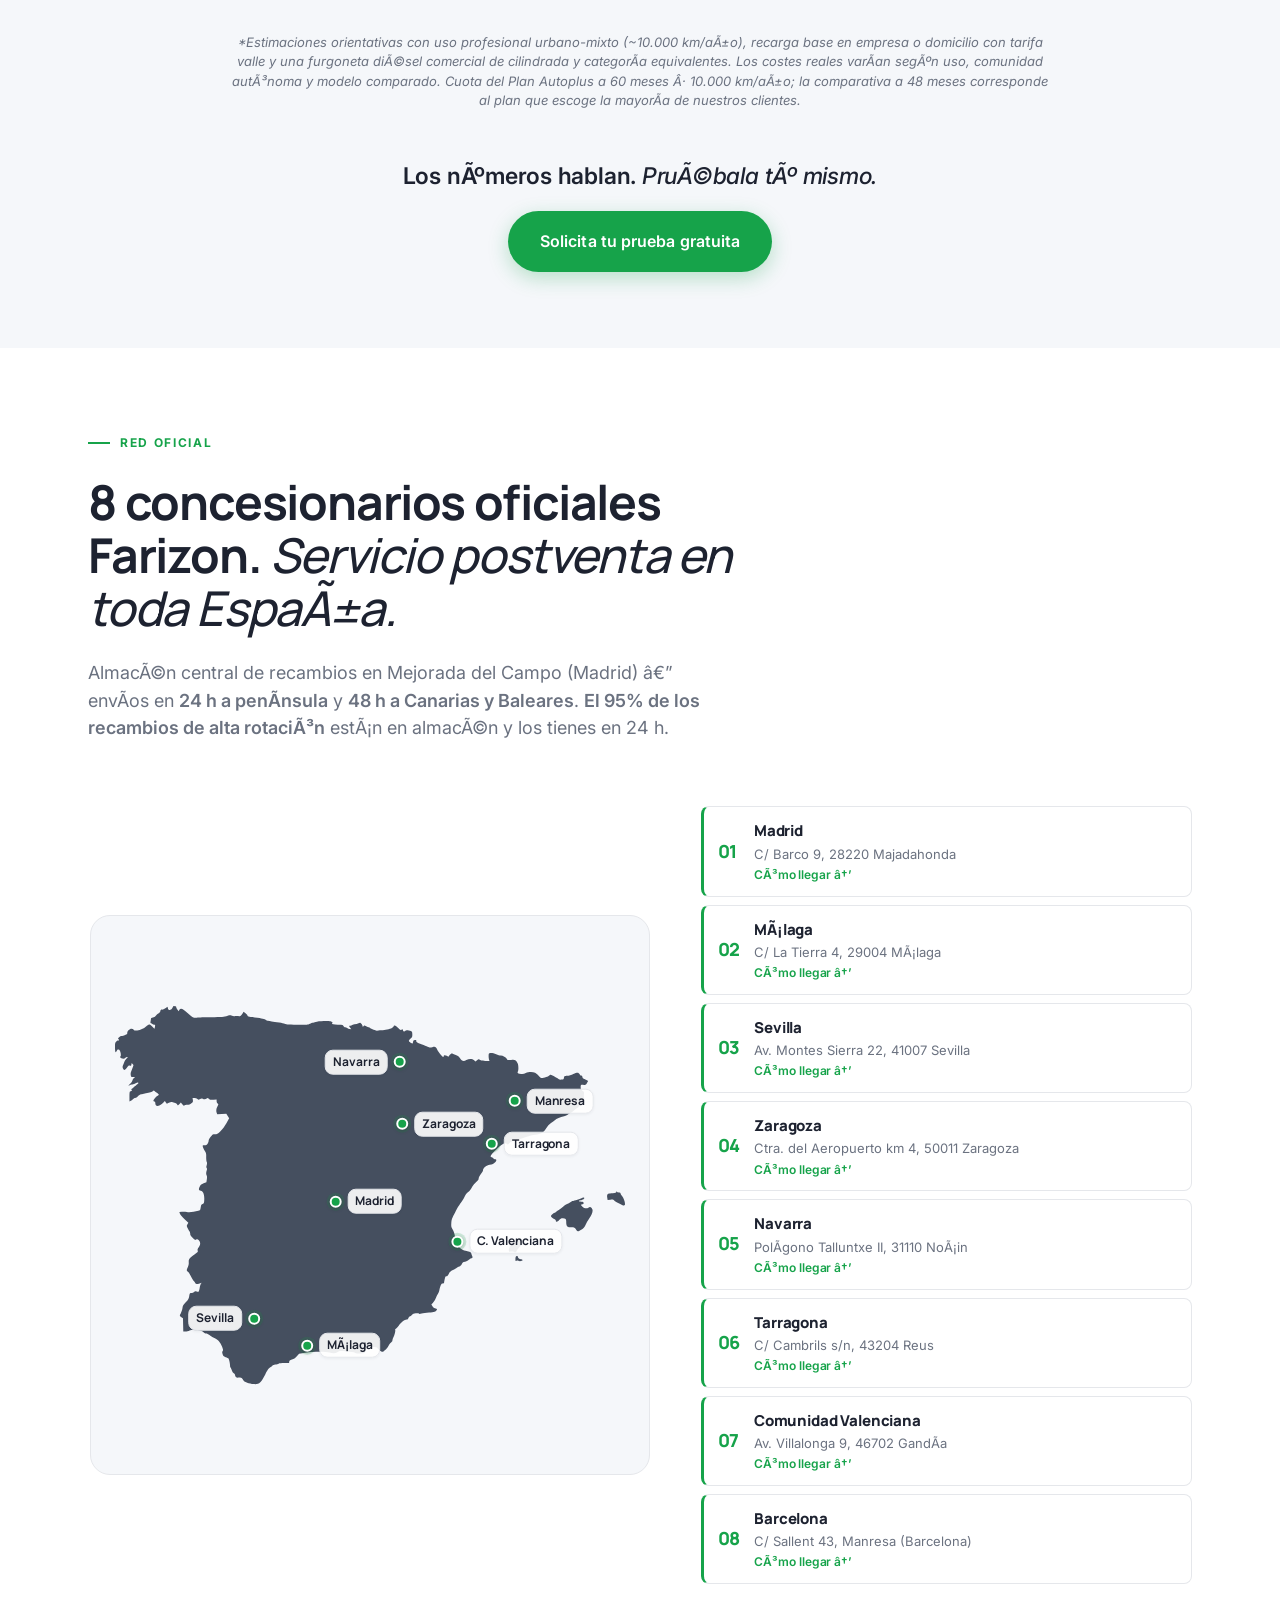
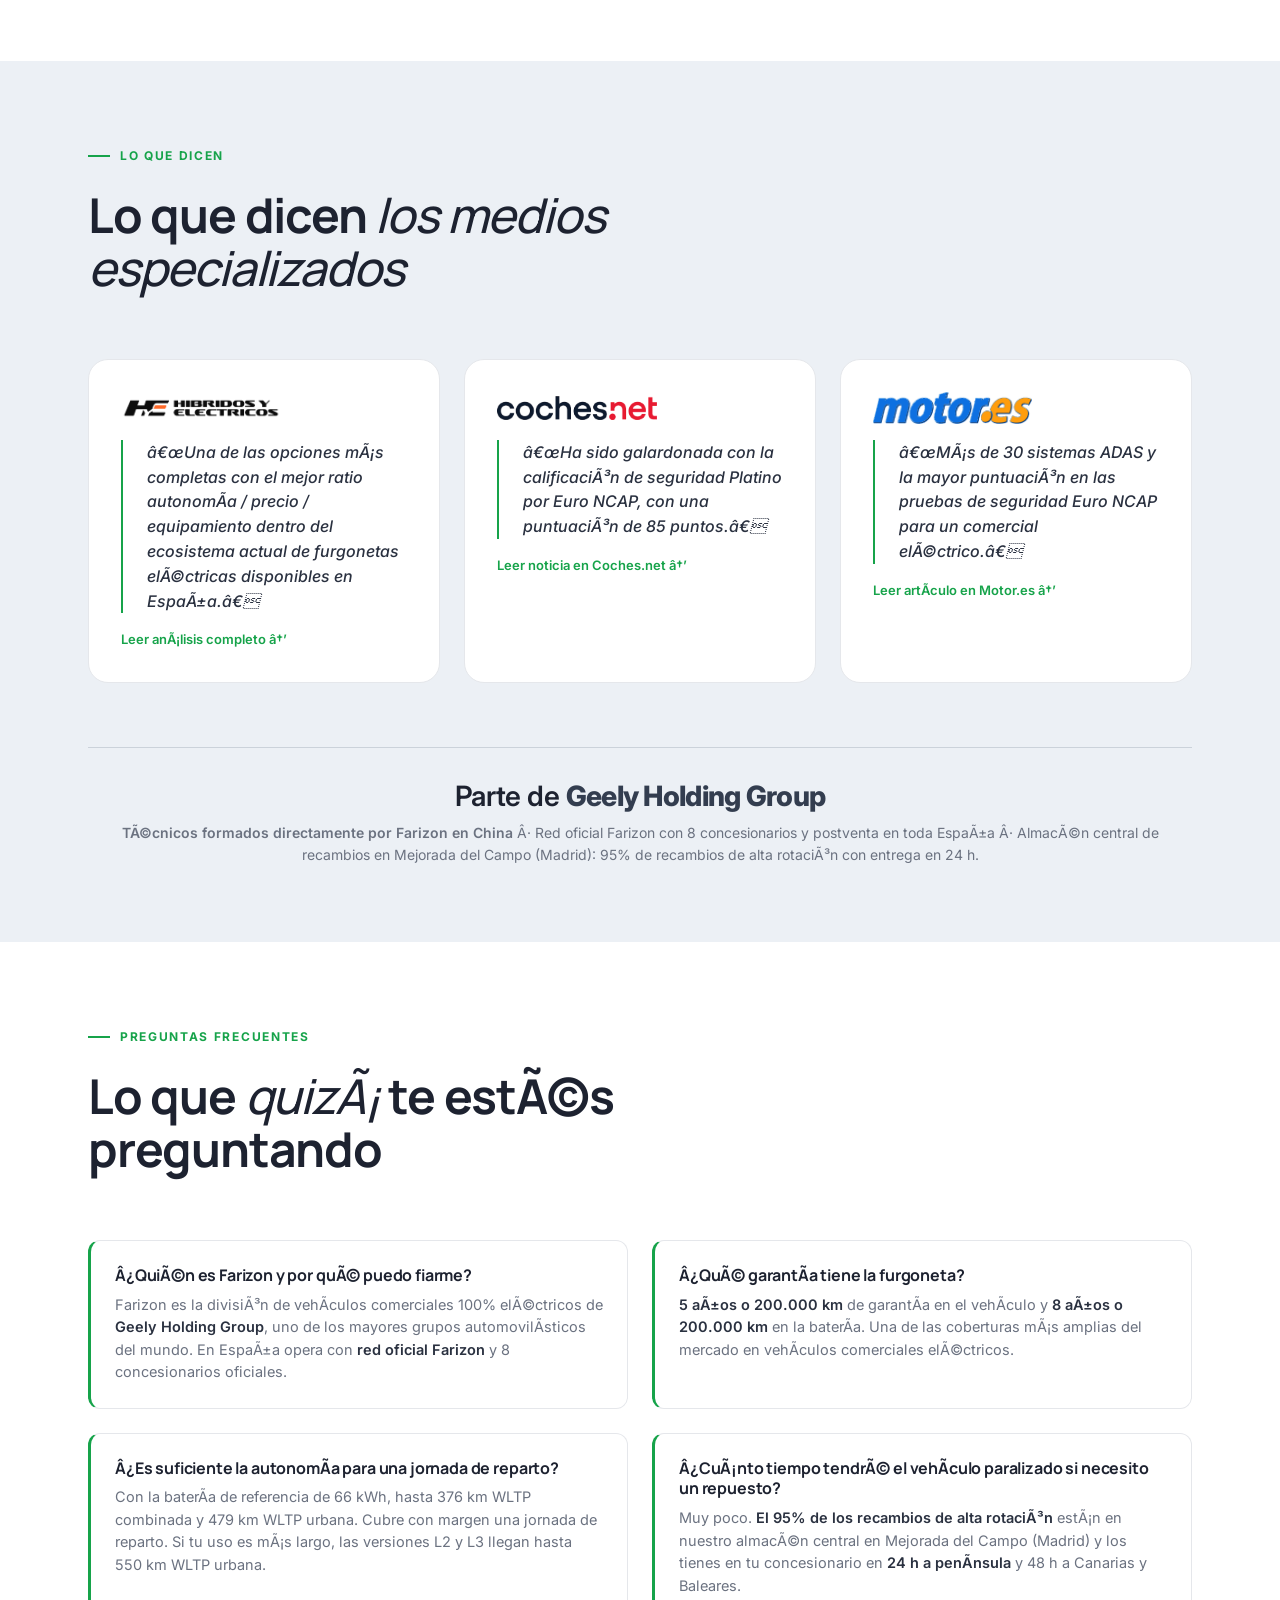
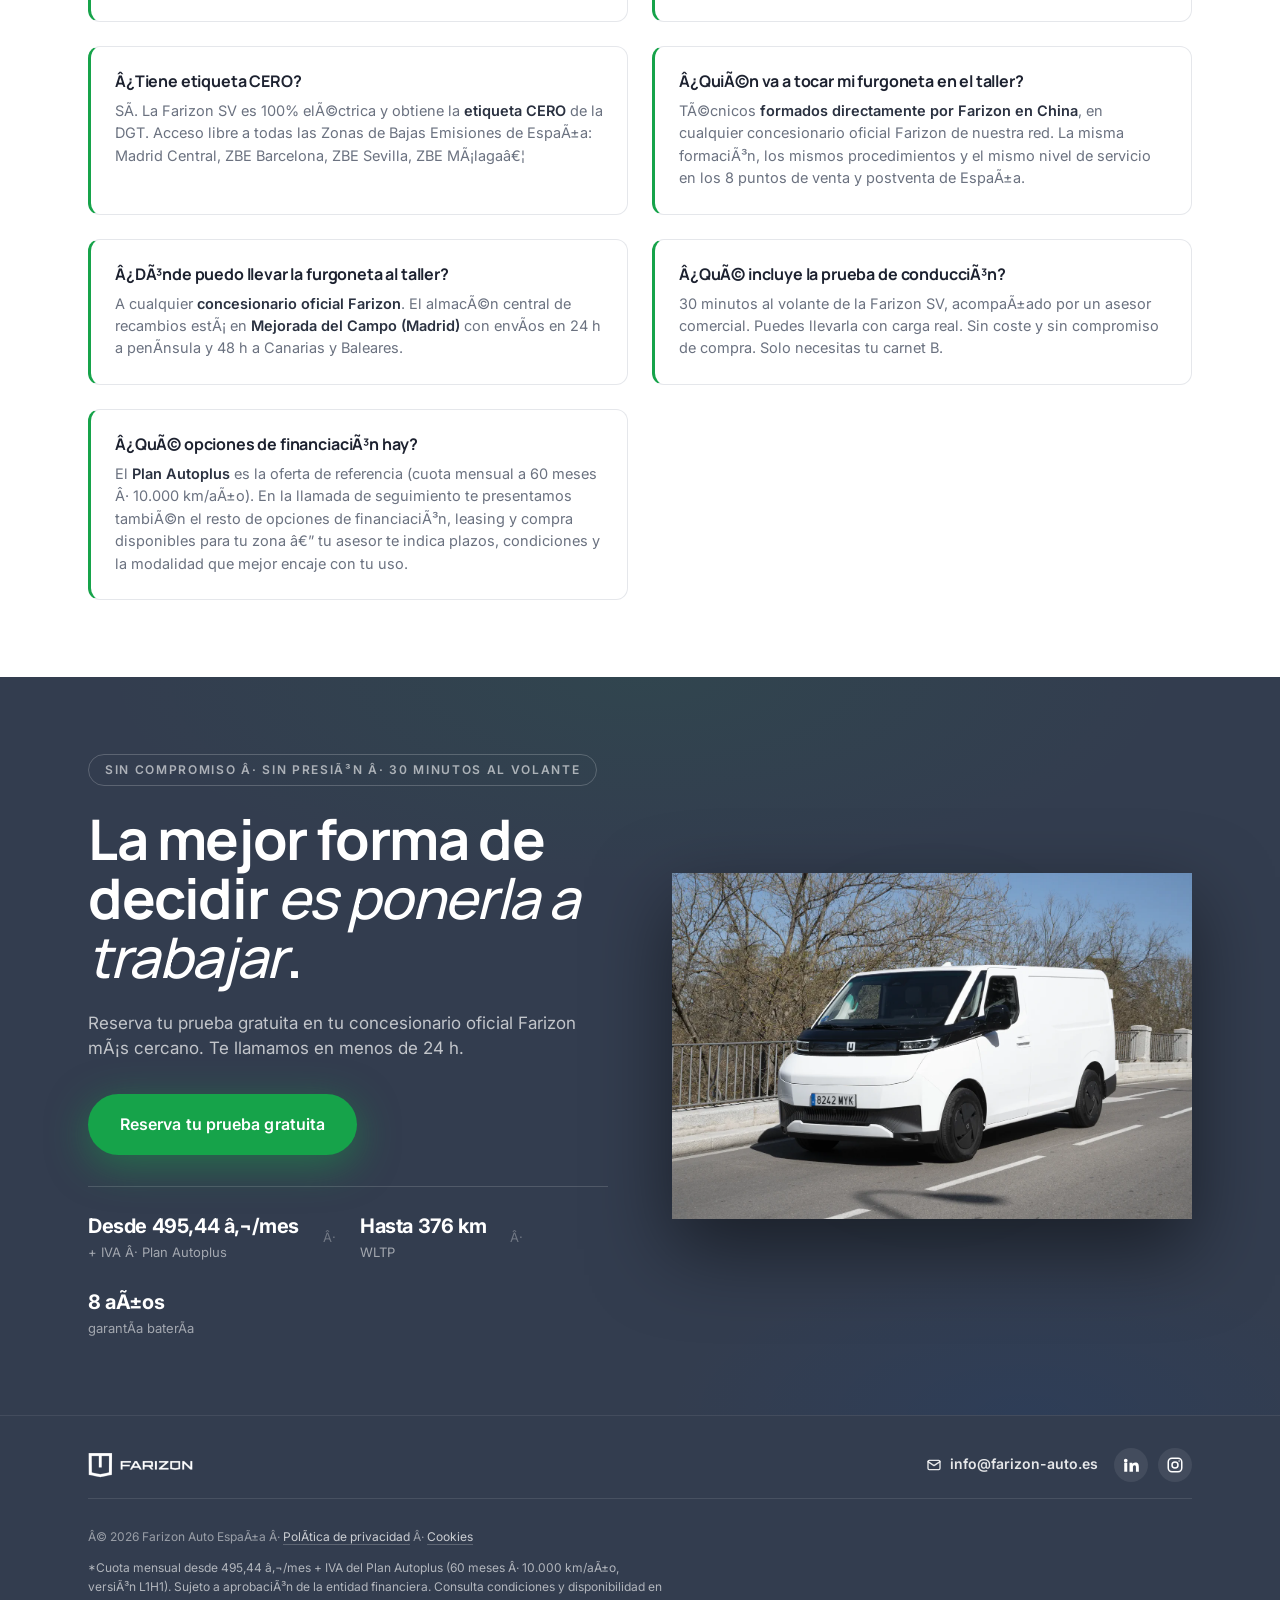
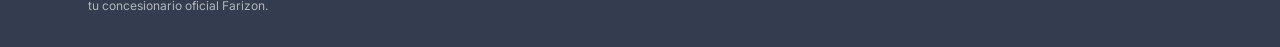
==== commit e7b31c18: "SV: oferta de liquidación en hero (badge + banner, unidades limitadas)" ====
--- a/index.html
+++ b/index.html
@@ -43,8 +43,8 @@
   <!-- 0. TOP BAR -->
   <div class="topbar" id="topbar">
     <p class="topbar__text">
-      <span class="topbar__full">Prueba sin compromiso para profesionales — Plazas limitadas por concesionario</span>
-      <span class="topbar__short">Prueba para profesionales — Plazas limitadas</span>
+      <span class="topbar__full">Últimas unidades de la Farizon SV — stock limitado, entrega inmediata</span>
+      <span class="topbar__short">Últimas unidades · stock limitado</span>
     </p>
     <button class="topbar__close" aria-label="Cerrar aviso" data-close-topbar>
       <svg width="14" height="14" viewBox="0 0 24 24" fill="none" stroke="currentColor" stroke-width="2" stroke-linecap="round" stroke-linejoin="round"><path d="M18 6 6 18M6 6l12 12"/></svg>
@@ -79,6 +79,7 @@
 
       <div class="hero__inner">
         <div class="hero__copy">
+          <span class="hero__offer"><span class="hero__offer-dot"></span>Unidades limitadas · Oferta de liquidación</span>
           <p class="hero__kicker">100% eléctrica · Geely Holding</p>
           <h1 class="hero__h1">
             Más autonomía.<br>
@@ -86,11 +87,11 @@
             <em>Cero gasolineras.</em>
           </h1>
           <p class="hero__sub">
-            Farizon SV: la furgoneta 100% eléctrica con el mejor ratio <strong>autonomía / carga / equipamiento</strong> de su categoría. Red oficial Farizon con 8 concesionarios en España.
+            <strong>El modelo SV se despide con una oferta única.</strong> Últimas unidades en stock con precio especial para entrega inmediata. La furgoneta 100% eléctrica con el mejor ratio <strong>autonomía / carga / equipamiento</strong> de su categoría.
           </p>
           <div class="hero__cta-row">
             <button class="btn btn--primary btn--lg" data-open-modal>
-              Pruébala gratis en tu zona
+              Reserva tu unidad hoy
               <svg width="20" height="20" viewBox="0 0 24 24" fill="none" stroke="currentColor" stroke-width="2.5" stroke-linecap="round" stroke-linejoin="round"><path d="M5 12h14M13 5l7 7-7 7"/></svg>
             </button>
             <div class="hero__price-block">
@@ -772,8 +773,8 @@
             </select>
           </div>
           <div class="field">
-            <label for="f-email">Email <span class="field__optional">(opcional, te enviamos tu oferta)</span></label>
-            <input type="email" id="f-email" name="email" placeholder="tu@email.com" autocomplete="email" inputmode="email">
+            <label for="f-email">Email <span class="field__hint">(te enviamos tu oferta)</span></label>
+            <input type="email" id="f-email" name="email" placeholder="tu@email.com" required autocomplete="email" inputmode="email">
           </div>
           <!-- Honeypot antibots: oculto a personas, los bots tienden a rellenarlo. Si llega con valor, el Apps Script descarta el lead. -->
           <div aria-hidden="true" style="position:absolute;left:-9999px;top:-9999px;height:0;width:0;overflow:hidden;" tabindex="-1">
--- a/styles.css
+++ b/styles.css
@@ -361,6 +361,47 @@
   height: 2px;
   background: var(--color-cta);
 }
+
+/* Oferta liquidación — badge + banner (8-jul) */
+.hero__offer {
+  display: inline-flex;
+  align-items: center;
+  gap: 9px;
+  background: var(--color-accent);
+  color: #fff;
+  font-family: var(--font-display);
+  font-weight: 800;
+  font-size: 13px;
+  letter-spacing: 0.09em;
+  text-transform: uppercase;
+  padding: 9px 17px 9px 14px;
+  border-radius: var(--r-pill);
+  margin-bottom: 16px;
+  box-shadow: 0 8px 22px rgba(255,107,26,.42);
+}
+.hero__offer-dot {
+  width: 8px;
+  height: 8px;
+  border-radius: 50%;
+  background: #fff;
+  animation: offerPulse 1.8s ease-out infinite;
+}
+@keyframes offerPulse {
+  0%   { box-shadow: 0 0 0 0 rgba(255,255,255,.7); }
+  70%  { box-shadow: 0 0 0 9px rgba(255,255,255,0); }
+  100% { box-shadow: 0 0 0 0 rgba(255,255,255,0); }
+}
+@media (prefers-reduced-motion: reduce) { .hero__offer-dot { animation: none; } }
+
+/* Barra superior como banner de oferta */
+.topbar {
+  background: var(--color-accent);
+  color: var(--color-brand-navy-deep);
+  font-weight: 700;
+  letter-spacing: 0.01em;
+}
+.topbar__close { color: rgba(1,2,3,.55); }
+.topbar__close:hover { color: #000; }
 
 .hero__h1 {
   font-family: var(--font-display);
@@ -1806,7 +1847,8 @@
   letter-spacing: 0.02em;
   color: var(--color-ink-2);
 }
-.field__optional {
+.field__optional,
+.field__hint {
   font-weight: 400;
   font-size: 12px;
   color: var(--color-ink-muted);
